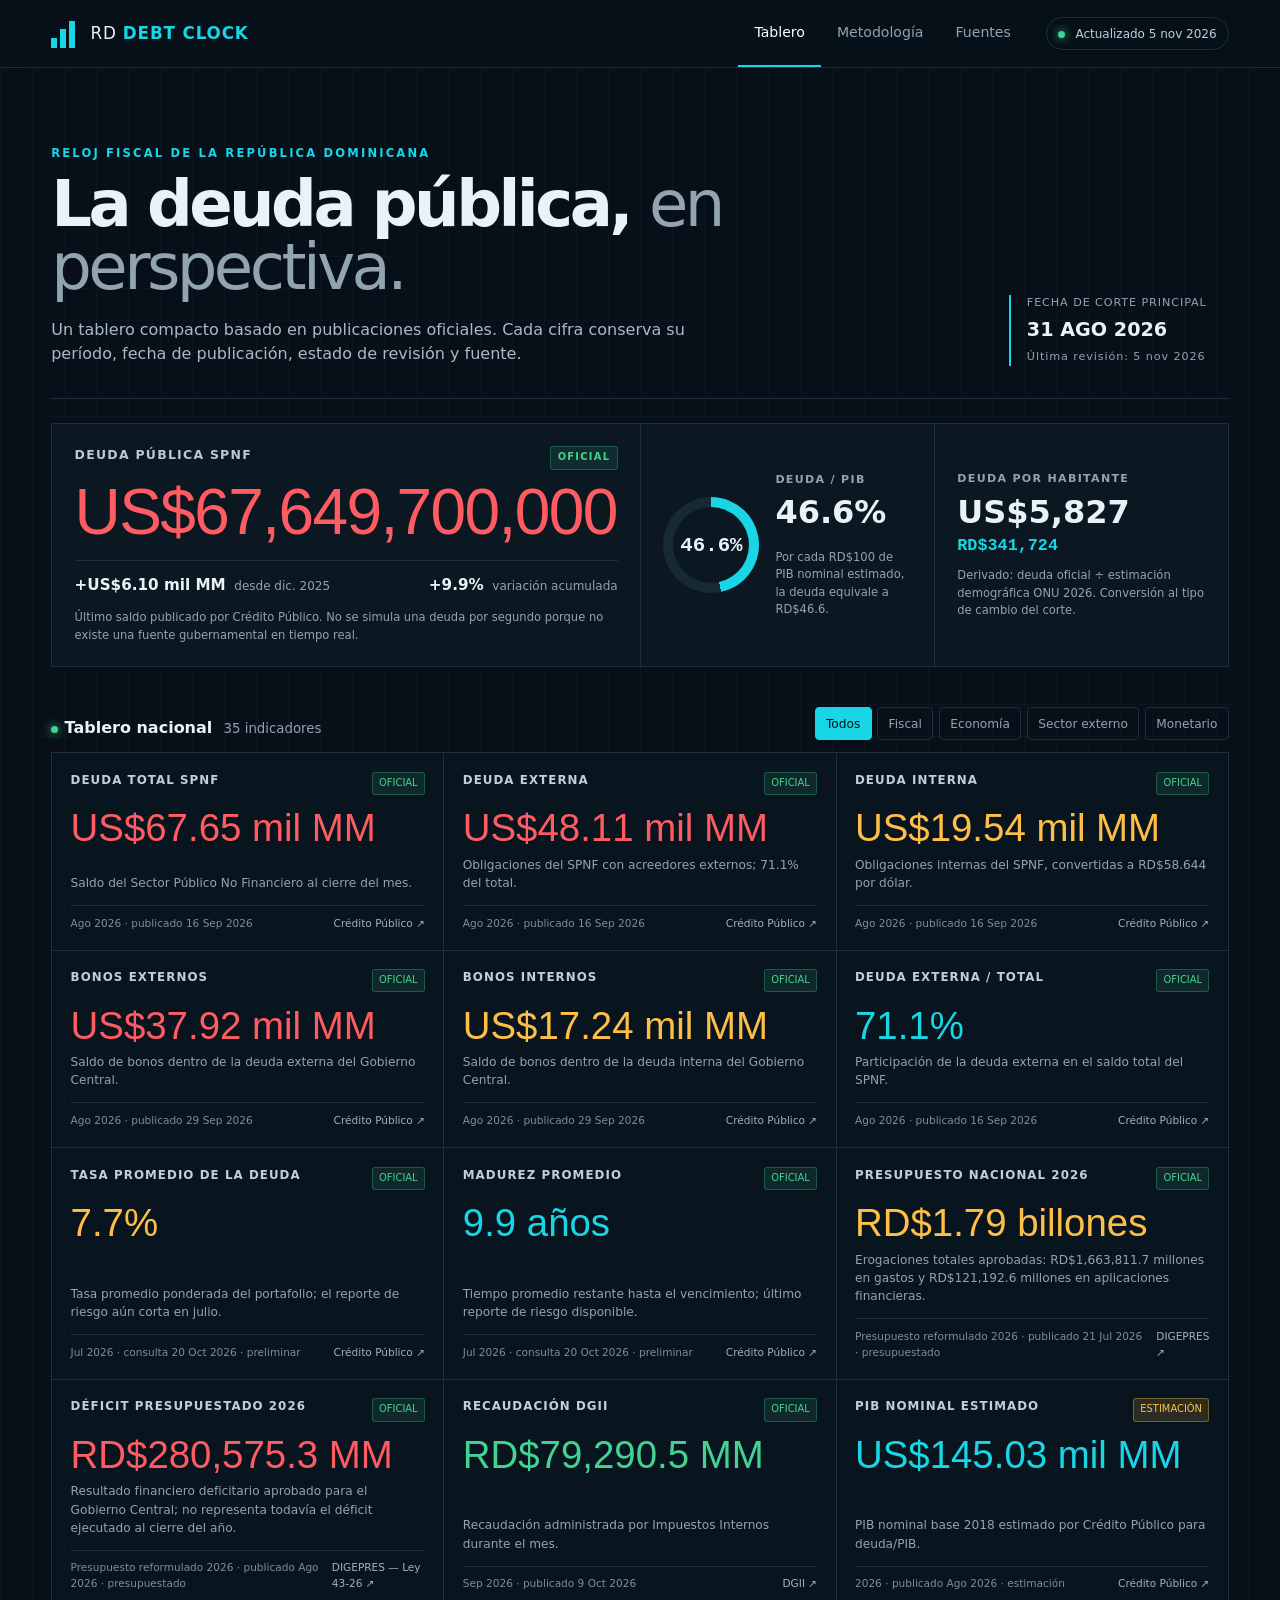
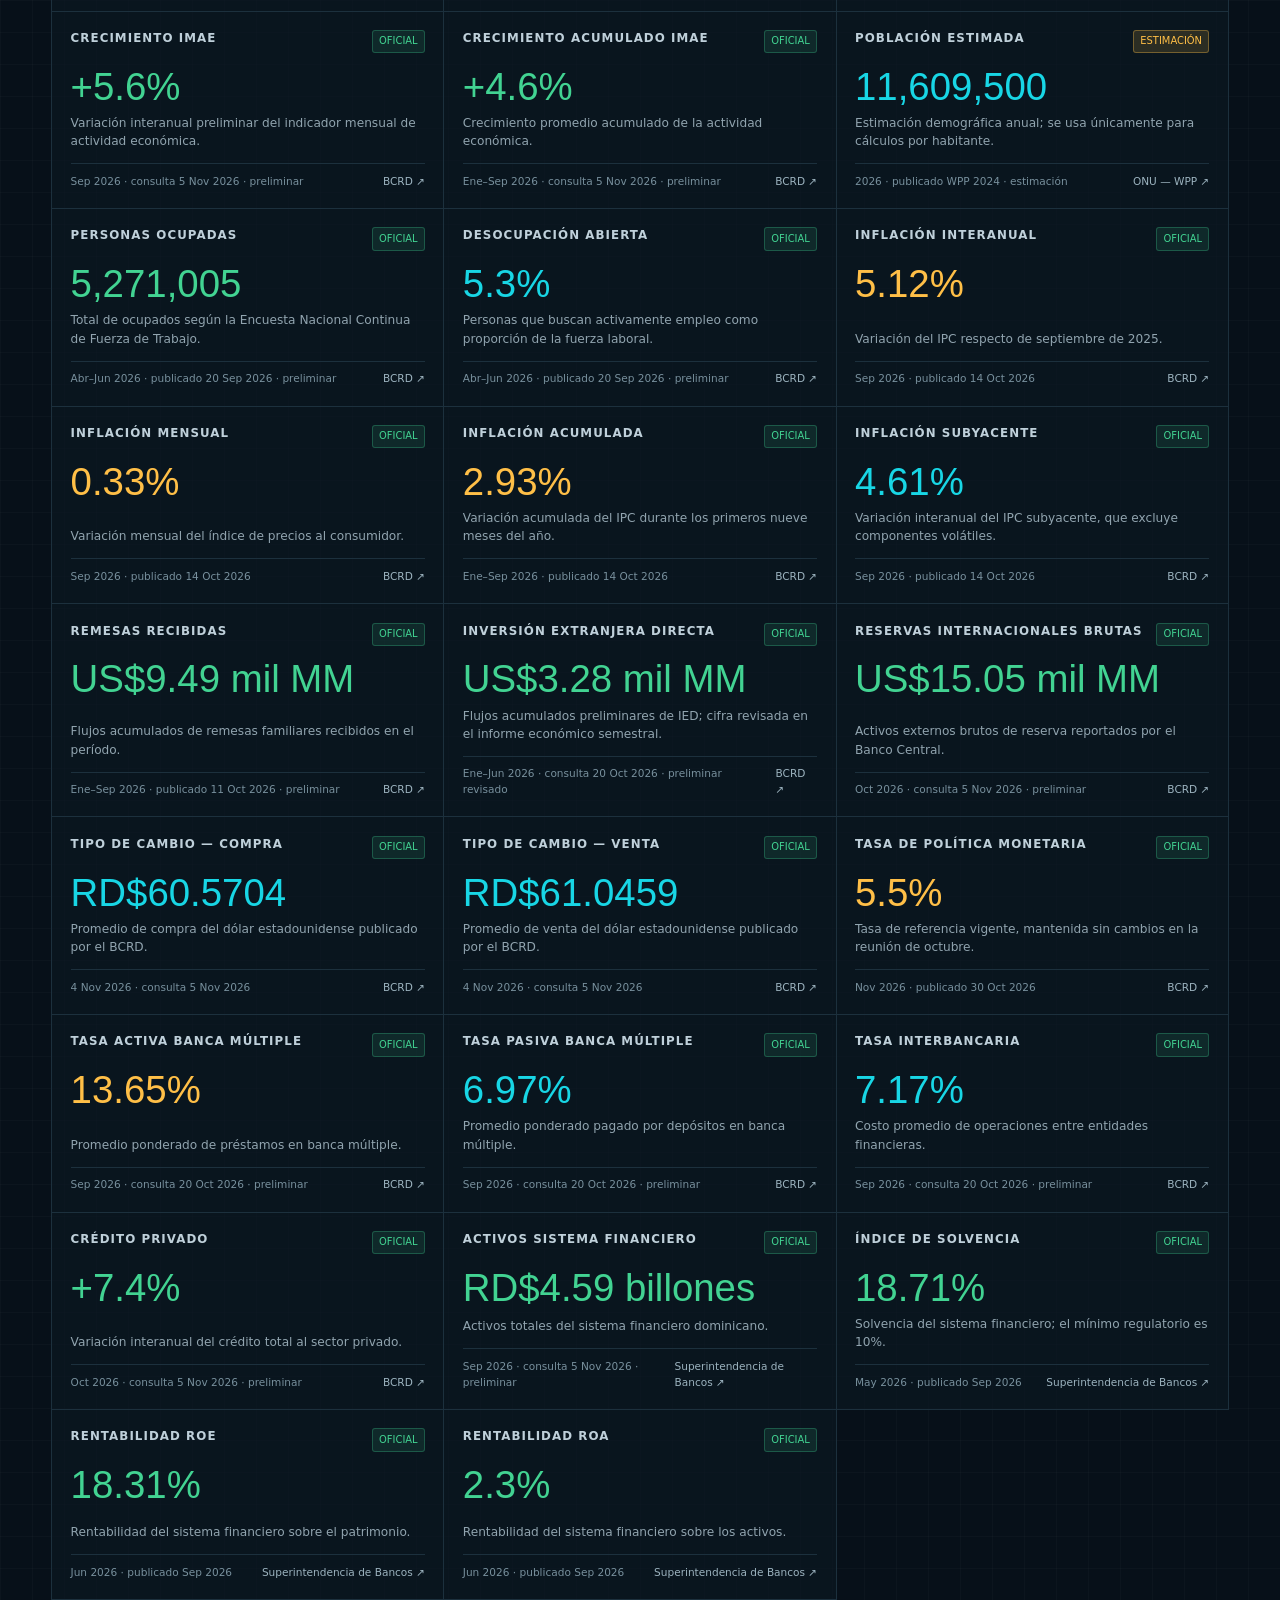
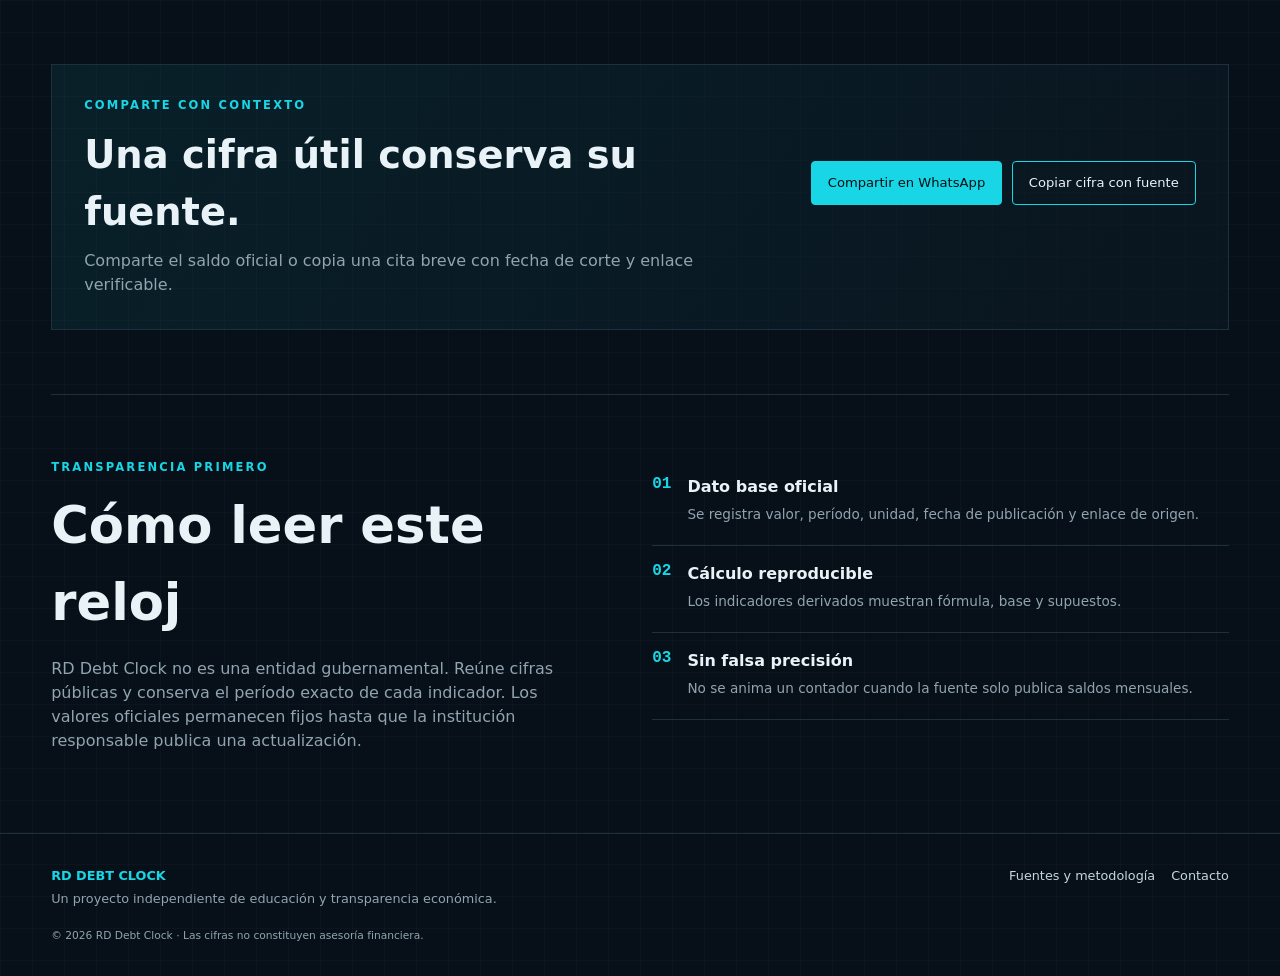
==== index.html @ d8d1cc61 "Corregir rejilla responsive del tablero" ====
<!doctype html>
<html lang="es">
<head>
  <meta charset="utf-8"><meta name="viewport" content="width=device-width,initial-scale=1">
  <meta name="description" content="Deuda pública de República Dominicana, deuda por habitante, deuda/PIB y 35 indicadores económicos con fuentes oficiales y metodología transparente."><meta name="theme-color" content="#071019">
  <link rel="canonical" href="https://rddebtclock.com/">
  <meta property="og:type" content="website"><meta property="og:locale" content="es_DO"><meta property="og:site_name" content="RD Debt Clock">
  <meta property="og:title" content="Deuda pública de República Dominicana hoy — RD Debt Clock"><meta property="og:description" content="US$67,649.7 millones de deuda pública SPNF al 31 de agosto de 2026. Consulta cifras, metodología y fuentes oficiales."><meta property="og:url" content="https://rddebtclock.com/"><meta property="og:image" content="https://rddebtclock.com/og-card.png"><meta property="og:image:width" content="1200"><meta property="og:image:height" content="630"><meta property="og:image:alt" content="RD Debt Clock: deuda pública SPNF de US$67,649.7 millones al 31 de agosto de 2026">
  <meta name="twitter:card" content="summary_large_image"><meta name="twitter:title" content="Deuda pública de República Dominicana hoy — RD Debt Clock"><meta name="twitter:description" content="Datos oficiales, períodos, fuentes y metodología transparente."><meta name="twitter:image" content="https://rddebtclock.com/og-card.png">
  <title>Deuda pública de República Dominicana hoy — RD Debt Clock</title><link rel="manifest" href="manifest.json"><link rel="stylesheet" href="style.css?v=20261105b"><link rel="stylesheet" href="enhancements.css"><script src="script.js" defer></script>
  <script type="application/ld+json">{"@context":"https://schema.org","@type":"Dataset","name":"RD Debt Clock — Indicadores de deuda pública y economía dominicana","description":"Conjunto de indicadores de deuda pública, economía, sector externo y sistema monetario de la República Dominicana, compilados desde fuentes oficiales.","url":"https://rddebtclock.com/","inLanguage":"es-DO","dateModified":"2026-11-05","temporalCoverage":"2026","spatialCoverage":{"@type":"Place","name":"República Dominicana"},"creator":{"@type":"Organization","name":"RD Debt Clock","url":"https://rddebtclock.com/"},"license":"https://creativecommons.org/licenses/by/4.0/","isAccessibleForFree":true,"distribution":{"@type":"DataDownload","encodingFormat":"application/json","contentUrl":"https://rddebtclock.com/data/data.json"},"isBasedOn":["https://www.creditopublico.gob.do/inicio/estadisticas","https://www.bancentral.gov.do/","https://digepres.gob.do/","https://dgii.gov.do/","https://sb.gob.do/"]}</script>
</head>
<body>
  <a class="skip-link" href="#tablero">Saltar al tablero</a>
  <header class="topbar"><a class="brand" href="/" aria-label="RD Debt Clock, inicio"><span class="brand-mark" aria-hidden="true"><i></i><i></i><i></i></span><span>RD <strong>DEBT CLOCK</strong></span></a><nav aria-label="Navegación principal"><a class="active" href="#tablero">Tablero</a><a href="#metodologia">Metodología</a><a href="fuentes.html">Fuentes</a></nav><div class="live-badge"><span></span> Actualizado 5 nov 2026</div></header>
  <main id="tablero">
    <section class="masthead" aria-labelledby="page-title"><div><p class="eyebrow">RELOJ FISCAL DE LA REPÚBLICA DOMINICANA</p><h1 id="page-title">La deuda pública, <em>en perspectiva.</em></h1><p class="intro">Un tablero compacto basado en publicaciones oficiales. Cada cifra conserva su período, fecha de publicación, estado de revisión y fuente.</p></div><div class="asof"><span>FECHA DE CORTE PRINCIPAL</span><strong>31 AGO 2026</strong><small>Última revisión: 5 nov 2026</small></div></section>
    <section class="hero-grid" aria-label="Indicadores fiscales principales">
      <article class="debt-hero"><div class="metric-head"><span>DEUDA PÚBLICA SPNF</span><span class="tag official">OFICIAL</span></div><div class="hero-number" id="debt-official" aria-live="off">US$67,649,700,000</div><div class="ticker-row"><span><b id="debt-change">+US$6.10 mil MM</b> desde dic. 2025</span><span><b id="debt-change-pct">+9.9%</b> variación acumulada</span></div><p>Último saldo publicado por Crédito Público. No se simula una deuda por segundo porque no existe una fuente gubernamental en tiempo real.</p></article>
      <article class="ratio-card"><div class="donut" id="debt-donut" style="--value:46.6"><span id="debt-ratio">46.6%</span></div><div><span class="label">DEUDA / PIB</span><strong>46.6%</strong><p id="debt-ratio-copy">Por cada RD$100 de PIB nominal estimado, la deuda equivale a RD$46.6.</p></div></article>
      <article class="per-person"><span class="label">DEUDA POR HABITANTE</span><strong id="debt-capita">US$5,827</strong><span class="peso-value" id="debt-capita-dop">RD$341,724</span><p>Derivado: deuda oficial ÷ estimación demográfica ONU 2026. Conversión al tipo de cambio del corte.</p></article>
    </section>
    <div class="section-bar"><div><span class="pulse"></span><strong>Tablero nacional</strong><small id="result-count" aria-live="polite">35 indicadores</small></div><div class="filters" role="group" aria-label="Filtrar indicadores"><button class="selected" data-filter="all">Todos</button><button data-filter="fiscal">Fiscal</button><button data-filter="economia">Economía</button><button data-filter="externo">Sector externo</button><button data-filter="monetario">Monetario</button></div></div>
    <noscript><p class="noscript-note">Los 35 indicadores se muestran completos. Activa JavaScript únicamente si deseas usar los filtros.</p></noscript>
    <section id="metrics-grid" class="metrics-grid" aria-label="Indicadores económicos"><!-- metrics:start --><article class="metric-card" data-tone="red" data-category="fiscal"><div class="top"><h3>DEUDA TOTAL SPNF</h3><span class="tag official">OFICIAL</span></div><div class="metric-value">US$67.65 mil MM</div><p>Saldo del Sector Público No Financiero al cierre del mes.</p><div class="metric-meta"><span>Ago 2026 · publicado 16 Sep 2026</span><a href="https://www.creditopublico.gob.do/inicio/novedades?codigo=2026091615" target="_blank" rel="noopener noreferrer">Crédito Público ↗</a></div></article><article class="metric-card" data-tone="red" data-category="fiscal"><div class="top"><h3>DEUDA EXTERNA</h3><span class="tag official">OFICIAL</span></div><div class="metric-value">US$48.11 mil MM</div><p>Obligaciones del SPNF con acreedores externos; 71.1% del total.</p><div class="metric-meta"><span>Ago 2026 · publicado 16 Sep 2026</span><a href="https://www.creditopublico.gob.do/inicio/estadisticas" target="_blank" rel="noopener noreferrer">Crédito Público ↗</a></div></article><article class="metric-card" data-tone="amber" data-category="fiscal"><div class="top"><h3>DEUDA INTERNA</h3><span class="tag official">OFICIAL</span></div><div class="metric-value">US$19.54 mil MM</div><p>Obligaciones internas del SPNF, convertidas a RD$58.644 por dólar.</p><div class="metric-meta"><span>Ago 2026 · publicado 16 Sep 2026</span><a href="https://www.creditopublico.gob.do/inicio/estadisticas" target="_blank" rel="noopener noreferrer">Crédito Público ↗</a></div></article><article class="metric-card" data-tone="red" data-category="fiscal"><div class="top"><h3>BONOS EXTERNOS</h3><span class="tag official">OFICIAL</span></div><div class="metric-value">US$37.92 mil MM</div><p>Saldo de bonos dentro de la deuda externa del Gobierno Central.</p><div class="metric-meta"><span>Ago 2026 · publicado 29 Sep 2026</span><a href="https://www.creditopublico.gob.do/inicio/estadisticas" target="_blank" rel="noopener noreferrer">Crédito Público ↗</a></div></article><article class="metric-card" data-tone="amber" data-category="fiscal"><div class="top"><h3>BONOS INTERNOS</h3><span class="tag official">OFICIAL</span></div><div class="metric-value">US$17.24 mil MM</div><p>Saldo de bonos dentro de la deuda interna del Gobierno Central.</p><div class="metric-meta"><span>Ago 2026 · publicado 29 Sep 2026</span><a href="https://www.creditopublico.gob.do/inicio/estadisticas" target="_blank" rel="noopener noreferrer">Crédito Público ↗</a></div></article><article class="metric-card" data-tone="cyan" data-category="fiscal"><div class="top"><h3>DEUDA EXTERNA / TOTAL</h3><span class="tag official">OFICIAL</span></div><div class="metric-value">71.1%</div><p>Participación de la deuda externa en el saldo total del SPNF.</p><div class="metric-meta"><span>Ago 2026 · publicado 16 Sep 2026</span><a href="https://www.creditopublico.gob.do/inicio/novedades?codigo=2026091615" target="_blank" rel="noopener noreferrer">Crédito Público ↗</a></div></article><article class="metric-card" data-tone="amber" data-category="fiscal"><div class="top"><h3>TASA PROMEDIO DE LA DEUDA</h3><span class="tag official">OFICIAL</span></div><div class="metric-value">7.7%</div><p>Tasa promedio ponderada del portafolio; el reporte de riesgo aún corta en julio.</p><div class="metric-meta"><span>Jul 2026 · consulta 20 Oct 2026 · preliminar</span><a href="https://www.creditopublico.gob.do/inicio/gestion_de_riesgos" target="_blank" rel="noopener noreferrer">Crédito Público ↗</a></div></article><article class="metric-card" data-tone="cyan" data-category="fiscal"><div class="top"><h3>MADUREZ PROMEDIO</h3><span class="tag official">OFICIAL</span></div><div class="metric-value">9.9 años</div><p>Tiempo promedio restante hasta el vencimiento; último reporte de riesgo disponible.</p><div class="metric-meta"><span>Jul 2026 · consulta 20 Oct 2026 · preliminar</span><a href="https://www.creditopublico.gob.do/inicio/gestion_de_riesgos" target="_blank" rel="noopener noreferrer">Crédito Público ↗</a></div></article><article class="metric-card" data-tone="amber" data-category="fiscal"><div class="top"><h3>PRESUPUESTO NACIONAL 2026</h3><span class="tag official">OFICIAL</span></div><div class="metric-value">RD$1.79 billones</div><p>Erogaciones totales aprobadas: RD$1,663,811.7 millones en gastos y RD$121,192.6 millones en aplicaciones financieras.</p><div class="metric-meta"><span>Presupuesto reformulado 2026 · publicado 21 Jul 2026 · presupuestado</span><a href="https://digepres.gob.do/poder-ejecutivo-entrega-al-congreso-nacional-proyecto-de-reformulado-que-modifica-pge-2026-busca-fortalecer-inversion-publica-y-garantizar-bienes-y-servicios-publicos-esenciales/" target="_blank" rel="noopener noreferrer">DIGEPRES ↗</a></div></article><article class="metric-card" data-tone="red" data-category="fiscal"><div class="top"><h3>DÉFICIT PRESUPUESTADO 2026</h3><span class="tag official">OFICIAL</span></div><div class="metric-value">RD$280,575.3 MM</div><p>Resultado financiero deficitario aprobado para el Gobierno Central; no representa todavía el déficit ejecutado al cierre del año.</p><div class="metric-meta"><span>Presupuesto reformulado 2026 · publicado Ago 2026 · presupuestado</span><a href="https://digepres.gob.do/wp-content/uploads/2026/08/Ley-43-26-1.pdf" target="_blank" rel="noopener noreferrer">DIGEPRES — Ley 43-26 ↗</a></div></article><article class="metric-card" data-tone="green" data-category="fiscal"><div class="top"><h3>RECAUDACIÓN DGII</h3><span class="tag official">OFICIAL</span></div><div class="metric-value">RD$79,290.5 MM</div><p>Recaudación administrada por Impuestos Internos durante el mes.</p><div class="metric-meta"><span>Sep 2026 · publicado 9 Oct 2026</span><a href="https://dgii.gov.do/noticias/Paginas/DGII-recauda-79290.5-millones-septiembre-2026.aspx" target="_blank" rel="noopener noreferrer">DGII ↗</a></div></article><article class="metric-card" data-tone="cyan" data-category="economia"><div class="top"><h3>PIB NOMINAL ESTIMADO</h3><span class="tag estimate">ESTIMACIÓN</span></div><div class="metric-value">US$145.03 mil MM</div><p>PIB nominal base 2018 estimado por Crédito Público para deuda/PIB.</p><div class="metric-meta"><span>2026 · publicado Ago 2026 · estimación</span><a href="https://www.creditopublico.gob.do/inicio/novedades?codigo=2026091615" target="_blank" rel="noopener noreferrer">Crédito Público ↗</a></div></article><article class="metric-card" data-tone="green" data-category="economia"><div class="top"><h3>CRECIMIENTO IMAE</h3><span class="tag official">OFICIAL</span></div><div class="metric-value">+5.6%</div><p>Variación interanual preliminar del indicador mensual de actividad económica.</p><div class="metric-meta"><span>Sep 2026 · consulta 5 Nov 2026 · preliminar</span><a href="https://www.bancentral.gov.do/a/d/6705-valdez-albizu-anuncio-que-la-economia-dominicana-crecio-56--interanual-en-septiembre-2026" target="_blank" rel="noopener noreferrer">BCRD ↗</a></div></article><article class="metric-card" data-tone="green" data-category="economia"><div class="top"><h3>CRECIMIENTO ACUMULADO IMAE</h3><span class="tag official">OFICIAL</span></div><div class="metric-value">+4.6%</div><p>Crecimiento promedio acumulado de la actividad económica.</p><div class="metric-meta"><span>Ene–Sep 2026 · consulta 5 Nov 2026 · preliminar</span><a href="https://www.bancentral.gov.do/a/d/6705-valdez-albizu-anuncio-que-la-economia-dominicana-crecio-56--interanual-en-septiembre-2026" target="_blank" rel="noopener noreferrer">BCRD ↗</a></div></article><article class="metric-card" data-tone="cyan" data-category="economia"><div class="top"><h3>POBLACIÓN ESTIMADA</h3><span class="tag estimate">ESTIMACIÓN</span></div><div class="metric-value">11,609,500</div><p>Estimación demográfica anual; se usa únicamente para cálculos por habitante.</p><div class="metric-meta"><span>2026 · publicado WPP 2024 · estimación</span><a href="https://population.un.org/wpp/" target="_blank" rel="noopener noreferrer">ONU — WPP ↗</a></div></article><article class="metric-card" data-tone="green" data-category="economia"><div class="top"><h3>PERSONAS OCUPADAS</h3><span class="tag official">OFICIAL</span></div><div class="metric-value">5,271,005</div><p>Total de ocupados según la Encuesta Nacional Continua de Fuerza de Trabajo.</p><div class="metric-meta"><span>Abr–Jun 2026 · publicado 20 Sep 2026 · preliminar</span><a href="https://www.bancentral.gov.do/a/d/6666" target="_blank" rel="noopener noreferrer">BCRD ↗</a></div></article><article class="metric-card" data-tone="cyan" data-category="economia"><div class="top"><h3>DESOCUPACIÓN ABIERTA</h3><span class="tag official">OFICIAL</span></div><div class="metric-value">5.3%</div><p>Personas que buscan activamente empleo como proporción de la fuerza laboral.</p><div class="metric-meta"><span>Abr–Jun 2026 · publicado 20 Sep 2026 · preliminar</span><a href="https://www.bancentral.gov.do/a/d/6666" target="_blank" rel="noopener noreferrer">BCRD ↗</a></div></article><article class="metric-card" data-tone="amber" data-category="economia"><div class="top"><h3>INFLACIÓN INTERANUAL</h3><span class="tag official">OFICIAL</span></div><div class="metric-value">5.12%</div><p>Variación del IPC respecto de septiembre de 2025.</p><div class="metric-meta"><span>Sep 2026 · publicado 14 Oct 2026</span><a href="https://www.bancentral.gov.do/a/d/6694-bcrd-informa-que-la-variacion-mensual-del-ipc-de-septiembre-fue-de-033-" target="_blank" rel="noopener noreferrer">BCRD ↗</a></div></article><article class="metric-card" data-tone="amber" data-category="economia"><div class="top"><h3>INFLACIÓN MENSUAL</h3><span class="tag official">OFICIAL</span></div><div class="metric-value">0.33%</div><p>Variación mensual del índice de precios al consumidor.</p><div class="metric-meta"><span>Sep 2026 · publicado 14 Oct 2026</span><a href="https://www.bancentral.gov.do/a/d/6694-bcrd-informa-que-la-variacion-mensual-del-ipc-de-septiembre-fue-de-033-" target="_blank" rel="noopener noreferrer">BCRD ↗</a></div></article><article class="metric-card" data-tone="amber" data-category="economia"><div class="top"><h3>INFLACIÓN ACUMULADA</h3><span class="tag official">OFICIAL</span></div><div class="metric-value">2.93%</div><p>Variación acumulada del IPC durante los primeros nueve meses del año.</p><div class="metric-meta"><span>Ene–Sep 2026 · publicado 14 Oct 2026</span><a href="https://www.bancentral.gov.do/a/d/6694-bcrd-informa-que-la-variacion-mensual-del-ipc-de-septiembre-fue-de-033-" target="_blank" rel="noopener noreferrer">BCRD ↗</a></div></article><article class="metric-card" data-tone="cyan" data-category="economia"><div class="top"><h3>INFLACIÓN SUBYACENTE</h3><span class="tag official">OFICIAL</span></div><div class="metric-value">4.61%</div><p>Variación interanual del IPC subyacente, que excluye componentes volátiles.</p><div class="metric-meta"><span>Sep 2026 · publicado 14 Oct 2026</span><a href="https://www.bancentral.gov.do/a/d/6694-bcrd-informa-que-la-variacion-mensual-del-ipc-de-septiembre-fue-de-033-" target="_blank" rel="noopener noreferrer">BCRD ↗</a></div></article><article class="metric-card" data-tone="green" data-category="externo"><div class="top"><h3>REMESAS RECIBIDAS</h3><span class="tag official">OFICIAL</span></div><div class="metric-value">US$9.49 mil MM</div><p>Flujos acumulados de remesas familiares recibidos en el período.</p><div class="metric-meta"><span>Ene–Sep 2026 · publicado 11 Oct 2026 · preliminar</span><a href="https://www.bancentral.gov.do/a/d/6691-bcrd-informa-que-los-flujos-de-remesas-alcanzaron-los-us94898-millones-en-el-periodo-eneroseptiembre-de-2026" target="_blank" rel="noopener noreferrer">BCRD ↗</a></div></article><article class="metric-card" data-tone="green" data-category="externo"><div class="top"><h3>INVERSIÓN EXTRANJERA DIRECTA</h3><span class="tag official">OFICIAL</span></div><div class="metric-value">US$3.28 mil MM</div><p>Flujos acumulados preliminares de IED; cifra revisada en el informe económico semestral.</p><div class="metric-meta"><span>Ene–Jun 2026 · consulta 20 Oct 2026 · preliminar revisado</span><a href="https://cdn.bancentral.gov.do/documents/publicaciones-economicas/informe-de-la-economia-dominicana/documents/infeco_definitivo2026-06.pdf" target="_blank" rel="noopener noreferrer">BCRD ↗</a></div></article><article class="metric-card" data-tone="green" data-category="externo"><div class="top"><h3>RESERVAS INTERNACIONALES BRUTAS</h3><span class="tag official">OFICIAL</span></div><div class="metric-value">US$15.05 mil MM</div><p>Activos externos brutos de reserva reportados por el Banco Central.</p><div class="metric-meta"><span>Oct 2026 · consulta 5 Nov 2026 · preliminar</span><a href="https://cdn.bancentral.gov.do/documents/estadisticas/sector-externo/documents/reservas_internacionales.xlsx" target="_blank" rel="noopener noreferrer">BCRD ↗</a></div></article><article class="metric-card" data-tone="cyan" data-category="externo"><div class="top"><h3>TIPO DE CAMBIO — COMPRA</h3><span class="tag official">OFICIAL</span></div><div class="metric-value">RD$60.5704</div><p>Promedio de compra del dólar estadounidense publicado por el BCRD.</p><div class="metric-meta"><span>4 Nov 2026 · consulta 5 Nov 2026</span><a href="https://www.bancentral.gov.do/SectorExterno/HistoricoTasas" target="_blank" rel="noopener noreferrer">BCRD ↗</a></div></article><article class="metric-card" data-tone="cyan" data-category="externo"><div class="top"><h3>TIPO DE CAMBIO — VENTA</h3><span class="tag official">OFICIAL</span></div><div class="metric-value">RD$61.0459</div><p>Promedio de venta del dólar estadounidense publicado por el BCRD.</p><div class="metric-meta"><span>4 Nov 2026 · consulta 5 Nov 2026</span><a href="https://www.bancentral.gov.do/SectorExterno/HistoricoTasas" target="_blank" rel="noopener noreferrer">BCRD ↗</a></div></article><article class="metric-card" data-tone="amber" data-category="monetario"><div class="top"><h3>TASA DE POLÍTICA MONETARIA</h3><span class="tag official">OFICIAL</span></div><div class="metric-value">5.5%</div><p>Tasa de referencia vigente, mantenida sin cambios en la reunión de octubre.</p><div class="metric-meta"><span>Nov 2026 · publicado 30 Oct 2026</span><a href="https://www.bancentral.gov.do/a/d/6709" target="_blank" rel="noopener noreferrer">BCRD ↗</a></div></article><article class="metric-card" data-tone="amber" data-category="monetario"><div class="top"><h3>TASA ACTIVA BANCA MÚLTIPLE</h3><span class="tag official">OFICIAL</span></div><div class="metric-value">13.65%</div><p>Promedio ponderado de préstamos en banca múltiple.</p><div class="metric-meta"><span>Sep 2026 · consulta 20 Oct 2026 · preliminar</span><a href="https://www.bancentral.gov.do/a/CustomView/2536-sector-monetario-y-financiero" target="_blank" rel="noopener noreferrer">BCRD ↗</a></div></article><article class="metric-card" data-tone="cyan" data-category="monetario"><div class="top"><h3>TASA PASIVA BANCA MÚLTIPLE</h3><span class="tag official">OFICIAL</span></div><div class="metric-value">6.97%</div><p>Promedio ponderado pagado por depósitos en banca múltiple.</p><div class="metric-meta"><span>Sep 2026 · consulta 20 Oct 2026 · preliminar</span><a href="https://www.bancentral.gov.do/a/CustomView/2536-sector-monetario-y-financiero" target="_blank" rel="noopener noreferrer">BCRD ↗</a></div></article><article class="metric-card" data-tone="cyan" data-category="monetario"><div class="top"><h3>TASA INTERBANCARIA</h3><span class="tag official">OFICIAL</span></div><div class="metric-value">7.17%</div><p>Costo promedio de operaciones entre entidades financieras.</p><div class="metric-meta"><span>Sep 2026 · consulta 20 Oct 2026 · preliminar</span><a href="https://cdn.bancentral.gov.do/documents/estadisticas/sector-monetario-y-financiero/documents/operaciones_interb.xls" target="_blank" rel="noopener noreferrer">BCRD ↗</a></div></article><article class="metric-card" data-tone="green" data-category="monetario"><div class="top"><h3>CRÉDITO PRIVADO</h3><span class="tag official">OFICIAL</span></div><div class="metric-value">+7.4%</div><p>Variación interanual del crédito total al sector privado.</p><div class="metric-meta"><span>Oct 2026 · consulta 5 Nov 2026 · preliminar</span><a href="https://www.bancentral.gov.do/a/CustomView/2536-sector-monetario-y-financiero" target="_blank" rel="noopener noreferrer">BCRD ↗</a></div></article><article class="metric-card" data-tone="green" data-category="monetario"><div class="top"><h3>ACTIVOS SISTEMA FINANCIERO</h3><span class="tag official">OFICIAL</span></div><div class="metric-value">RD$4.59 billones</div><p>Activos totales del sistema financiero dominicano.</p><div class="metric-meta"><span>Sep 2026 · consulta 5 Nov 2026 · preliminar</span><a href="https://www.sb.gob.do/" target="_blank" rel="noopener noreferrer">Superintendencia de Bancos ↗</a></div></article><article class="metric-card" data-tone="green" data-category="monetario"><div class="top"><h3>ÍNDICE DE SOLVENCIA</h3><span class="tag official">OFICIAL</span></div><div class="metric-value">18.71%</div><p>Solvencia del sistema financiero; el mínimo regulatorio es 10%.</p><div class="metric-meta"><span>May 2026 · publicado Sep 2026</span><a href="https://sb.gob.do/prensa/activos-del-sistema-financiero-alcanzaron-los-rd-447-billones-en-junio-de-2026/" target="_blank" rel="noopener noreferrer">Superintendencia de Bancos ↗</a></div></article><article class="metric-card" data-tone="green" data-category="monetario"><div class="top"><h3>RENTABILIDAD ROE</h3><span class="tag official">OFICIAL</span></div><div class="metric-value">18.31%</div><p>Rentabilidad del sistema financiero sobre el patrimonio.</p><div class="metric-meta"><span>Jun 2026 · publicado Sep 2026</span><a href="https://sb.gob.do/prensa/activos-del-sistema-financiero-alcanzaron-los-rd-447-billones-en-junio-de-2026/" target="_blank" rel="noopener noreferrer">Superintendencia de Bancos ↗</a></div></article><article class="metric-card" data-tone="green" data-category="monetario"><div class="top"><h3>RENTABILIDAD ROA</h3><span class="tag official">OFICIAL</span></div><div class="metric-value">2.3%</div><p>Rentabilidad del sistema financiero sobre los activos.</p><div class="metric-meta"><span>Jun 2026 · publicado Sep 2026</span><a href="https://sb.gob.do/prensa/activos-del-sistema-financiero-alcanzaron-los-rd-447-billones-en-junio-de-2026/" target="_blank" rel="noopener noreferrer">Superintendencia de Bancos ↗</a></div></article><!-- metrics:end --></section>
    <section class="share-panel" aria-labelledby="share-title"><div><p class="eyebrow">COMPARTE CON CONTEXTO</p><h2 id="share-title">Una cifra útil conserva su fuente.</h2><p>Comparte el saldo oficial o copia una cita breve con fecha de corte y enlace verificable.</p></div><div class="share-actions"><a class="button primary" href="https://wa.me/?text=Deuda%20p%C3%BAblica%20SPNF%20de%20Rep%C3%BAblica%20Dominicana%3A%20US%2467%2C649.7%20millones%20al%2031%20de%20agosto%20de%202026.%20Fuente%20y%20metodolog%C3%ADa%3A%20https%3A%2F%2Frddebtclock.com%2F" target="_blank" rel="noopener noreferrer">Compartir en WhatsApp</a><button class="button" id="copy-citation" type="button" data-copy="Deuda pública SPNF de República Dominicana: US$67,649.7 millones al 31 de agosto de 2026. Fuente y metodología: https://rddebtclock.com/">Copiar cifra con fuente</button><span id="copy-status" role="status" aria-live="polite"></span></div></section>
    <section id="metodologia" class="methodology"><div><p class="eyebrow">TRANSPARENCIA PRIMERO</p><h2>Cómo leer este reloj</h2><p>RD Debt Clock no es una entidad gubernamental. Reúne cifras públicas y conserva el período exacto de cada indicador. Los valores oficiales permanecen fijos hasta que la institución responsable publica una actualización.</p></div><ol><li><span>01</span><div><strong>Dato base oficial</strong><p>Se registra valor, período, unidad, fecha de publicación y enlace de origen.</p></div></li><li><span>02</span><div><strong>Cálculo reproducible</strong><p>Los indicadores derivados muestran fórmula, base y supuestos.</p></div></li><li><span>03</span><div><strong>Sin falsa precisión</strong><p>No se anima un contador cuando la fuente solo publica saldos mensuales.</p></div></li></ol></section>
  </main>
  <footer><div><strong>RD DEBT CLOCK</strong><p>Un proyecto independiente de educación y transparencia económica.</p></div><div><a href="fuentes.html">Fuentes y metodología</a><a href="mailto:rddebtclock@gmail.com">Contacto</a></div><small>© <span id="year"></span> RD Debt Clock · Las cifras no constituyen asesoría financiera.</small></footer>
</body></html>
---- style.css ----
:root{--ink:#e9f2f7;--muted:#91a4af;--bg:#071019;--panel:#0b1822;--line:#1c303d;--cyan:#18d6e5;--red:#ff5b62;--amber:#ffbf47;--green:#42d392;font-family:Inter,ui-sans-serif,system-ui,-apple-system,"Segoe UI",sans-serif;color-scheme:dark}*{box-sizing:border-box}html{scroll-behavior:smooth}body{margin:0;background:var(--bg);color:var(--ink);font-size:16px;line-height:1.5;background-image:linear-gradient(rgba(255,255,255,.018) 1px,transparent 1px),linear-gradient(90deg,rgba(255,255,255,.018) 1px,transparent 1px);background-size:32px 32px}.skip-link{position:fixed;left:1rem;top:-4rem;background:#fff;color:#000;padding:.7rem 1rem;z-index:100}.skip-link:focus{top:1rem}a{color:inherit}.topbar{min-height:68px;padding:0 clamp(1rem,4vw,3.5rem);display:flex;align-items:center;border-bottom:1px solid var(--line);background:rgba(7,16,25,.94);backdrop-filter:blur(12px);position:sticky;top:0;z-index:20}.brand{display:flex;align-items:center;gap:.7rem;text-decoration:none;font-size:1.05rem;letter-spacing:.05em}.brand strong{color:var(--cyan)}.brand-mark{width:28px;height:28px;display:flex;align-items:end;gap:3px}.brand-mark i{display:block;width:6px;background:var(--cyan)}.brand-mark i:nth-child(1){height:10px}.brand-mark i:nth-child(2){height:19px}.brand-mark i:nth-child(3){height:27px}.topbar nav{margin-left:auto;display:flex;align-self:stretch}.topbar nav a{display:grid;place-items:center;padding:0 1rem;text-decoration:none;color:var(--muted);border-bottom:2px solid transparent;font-size:.88rem}.topbar nav a:hover,.topbar nav a.active{color:#fff;border-color:var(--cyan)}.live-badge{margin-left:1.2rem;border:1px solid var(--line);padding:.38rem .7rem;border-radius:999px;color:#bed0da;font-size:.75rem}.live-badge span,.pulse{display:inline-block;width:7px;height:7px;background:var(--green);border-radius:50%;margin-right:.4rem;box-shadow:0 0 10px var(--green)}main{max-width:1500px;margin:auto;padding:0 clamp(1rem,4vw,3.5rem)}.masthead{display:grid;grid-template-columns:minmax(0,1fr) auto;gap:3rem;align-items:end;padding:clamp(2rem,6vw,5rem) 0 2rem;border-bottom:1px solid var(--line)}.eyebrow{margin:0 0 .7rem;color:var(--cyan);font-weight:800;font-size:.72rem;letter-spacing:.19em}.masthead h1{font-size:clamp(2rem,5vw,4.9rem);line-height:.98;letter-spacing:-.055em;margin:0;max-width:900px}.masthead h1 em{color:var(--muted);font-style:normal;font-weight:400}.intro{color:#a9bac4;max-width:700px;margin:1.2rem 0 0}.asof{border-left:2px solid var(--cyan);padding-left:1rem;min-width:220px}.asof span,.asof small{display:block;color:var(--muted);font-size:.7rem;letter-spacing:.08em}.asof strong{display:block;font-size:1.2rem;margin:.25rem 0}.hero-grid{display:grid;grid-template-columns:2fr 1fr 1fr;border:1px solid var(--line);margin:1.5rem 0;background:var(--panel)}.hero-grid article{padding:1.4rem;min-width:0}.hero-grid article+article{border-left:1px solid var(--line)}.metric-head,.ticker-row{display:flex;justify-content:space-between;gap:1rem}.metric-head{color:#b8cad4;font-size:.78rem;font-weight:800;letter-spacing:.1em}.tag{font-size:.62rem;padding:.2rem .4rem;border-radius:3px}.tag.estimate{background:rgba(255,191,71,.14);color:var(--amber);border:1px solid rgba(255,191,71,.35)}.tag.official{background:rgba(66,211,146,.11);color:var(--green);border:1px solid rgba(66,211,146,.28)}.tag.derived{background:rgba(57,135,255,.13);color:#78adff;border:1px solid rgba(57,135,255,.3)}.hero-number{font-variant-numeric:tabular-nums;font-family:"Arial Narrow",Impact,sans-serif;color:var(--red);font-size:clamp(2rem,5vw,5rem);line-height:1;letter-spacing:-.025em;margin:.65rem 0 1rem;white-space:nowrap}.ticker-row{border-top:1px solid var(--line);padding-top:.8rem;color:var(--muted);font-size:.75rem}.ticker-row b{color:var(--ink);font-size:.95rem;margin-right:.3rem}.debt-hero>p,.ratio-card p,.per-person p{font-size:.72rem;color:var(--muted);margin:.8rem 0 0}.ratio-card{display:flex;align-items:center;gap:1rem}.donut{--value:50;width:96px;aspect-ratio:1;border-radius:50%;display:grid;place-items:center;background:conic-gradient(var(--cyan) calc(var(--value)*1%),#172934 0);position:relative;flex:none}.donut:before{content:"";position:absolute;inset:10px;border-radius:50%;background:var(--panel)}.donut span{position:relative;font:700 1.3rem monospace}.donut small{font-size:.7rem}.label{display:block;color:var(--muted);font-size:.69rem;letter-spacing:.12em;font-weight:800}.ratio-card strong,.per-person strong{font-size:2rem}.per-person{display:flex;flex-direction:column;justify-content:center}.peso-value{color:var(--cyan);font:700 1.05rem monospace}.section-bar{margin-top:2.5rem;display:flex;justify-content:space-between;align-items:end;border-bottom:1px solid var(--line);padding-bottom:.75rem}.section-bar small{color:var(--muted);margin-left:.7rem}.filters{display:flex;flex-wrap:wrap;gap:.35rem}.filters button{border:1px solid var(--line);background:transparent;color:var(--muted);padding:.4rem .65rem;border-radius:4px;cursor:pointer;font:inherit;font-size:.76rem}.filters button:hover,.filters button.selected{background:var(--cyan);color:#041016;border-color:var(--cyan)}.metrics-grid{display:grid;grid-template-columns:repeat(4,minmax(0,1fr));border-left:1px solid var(--line);margin:0 0 4rem}.metric-card{min-height:190px;padding:1.15rem;border-right:1px solid var(--line);border-bottom:1px solid var(--line);background:rgba(11,24,34,.7);display:flex;flex-direction:column}.metric-card:hover{background:#0e202c}.metric-card .top{display:flex;justify-content:space-between;gap:.5rem}.metric-card h3{font-size:.74rem;letter-spacing:.09em;margin:0;color:#bfd0da}.metric-value{font-family:"Arial Narrow",Impact,sans-serif;font-variant-numeric:tabular-nums;font-size:clamp(1.7rem,3vw,2.7rem);line-height:1;margin:.9rem 0 .5rem;color:var(--cyan);white-space:nowrap}.metric-card[data-tone="red"] .metric-value{color:var(--red)}.metric-card[data-tone="amber"] .metric-value{color:var(--amber)}.metric-card[data-tone="green"] .metric-value{color:var(--green)}.metric-card p{font-size:.76rem;color:var(--muted);margin:auto 0 .8rem}.metric-meta{display:flex;justify-content:space-between;gap:.5rem;color:#78909d;font-size:.66rem;border-top:1px solid var(--line);padding-top:.6rem}.metric-meta a{color:#9cb3bf;text-decoration:none}.metric-meta a:hover{text-decoration:underline}.methodology{display:grid;grid-template-columns:1fr 1.1fr;gap:clamp(2rem,6vw,6rem);padding:4rem 0;border-top:1px solid var(--line)}.methodology h2{font-size:clamp(2rem,4vw,3.5rem);margin:.2rem 0}.methodology>div>p:last-child{color:var(--muted)}.methodology ol{list-style:none;margin:0;padding:0}.methodology li{display:flex;gap:1rem;padding:1rem 0;border-bottom:1px solid var(--line)}.methodology li>span{color:var(--cyan);font:700 1rem monospace}.methodology li p{color:var(--muted);margin:.3rem 0;font-size:.85rem}.load-error{grid-column:1/-1;padding:2rem;color:var(--red)}footer{max-width:1500px;margin:auto;padding:2rem clamp(1rem,4vw,3.5rem);border-top:1px solid var(--line);display:grid;grid-template-columns:1fr auto;gap:1rem;color:var(--muted);font-size:.8rem}footer strong{color:var(--cyan)}footer p{margin:.25rem 0}footer a{margin-left:1rem;text-decoration:none;color:#c6d6df}footer small{grid-column:1/-1}
@media(max-width:1050px){.hero-grid{grid-template-columns:1fr 1fr}.debt-hero{grid-column:1/-1}.hero-grid .ratio-card{border-left:0;border-top:1px solid var(--line)}.hero-grid .per-person{border-top:1px solid var(--line)}.metrics-grid{grid-template-columns:repeat(3,1fr)}}@media(max-width:760px){.topbar{height:auto;flex-wrap:wrap;padding:.7rem 1rem}.topbar nav{order:3;width:100%;overflow:auto}.topbar nav a{padding:.7rem}.live-badge{margin-left:auto}.masthead{grid-template-columns:1fr;gap:1.5rem}.hero-grid{grid-template-columns:1fr}.debt-hero{grid-column:auto}.hero-grid article+article,.hero-grid .ratio-card,.hero-grid .per-person{border-left:0;border-top:1px solid var(--line)}.hero-number{font-size:clamp(1.65rem,8vw,3rem)}.section-bar{align-items:start;flex-direction:column;gap:.8rem}.metrics-grid{grid-template-columns:repeat(2,1fr)}.methodology{grid-template-columns:1fr}footer{grid-template-columns:1fr}footer a{margin:0 1rem 0 0}}@media(max-width:480px){.live-badge{display:none}.metrics-grid{grid-template-columns:1fr}.metric-card{min-height:165px}.ticker-row{flex-direction:column;gap:.25rem}.ratio-card{align-items:flex-start}.hero-grid article{padding:1rem}}@media(prefers-reduced-motion:reduce){html{scroll-behavior:auto}}

.metric-card{min-width:0}
@media (min-width:1051px) and (max-width:1500px){.metrics-grid{grid-template-columns:repeat(3,minmax(0,1fr))}}
---- enhancements.css ----
.noscript-note{margin:.8rem 0;color:var(--muted);font-size:.8rem}
.share-panel{display:grid;grid-template-columns:1fr auto;gap:2rem;align-items:center;margin:0 0 4rem;padding:2rem;border:1px solid var(--line);background:linear-gradient(120deg,rgba(24,214,229,.08),rgba(11,24,34,.65))}
.share-panel h2{margin:.15rem 0;font-size:clamp(1.5rem,3vw,2.4rem)}
.share-panel p:last-child{margin:.5rem 0 0;color:var(--muted)}
.share-actions{display:flex;flex-wrap:wrap;justify-content:flex-end;align-items:center;gap:.6rem}
.button{border:1px solid var(--cyan);background:transparent;color:var(--ink);padding:.7rem 1rem;border-radius:4px;text-decoration:none;cursor:pointer;font:inherit;font-size:.82rem}
.button:hover,.button.primary{background:var(--cyan);color:#041016}
.share-actions [role="status"]{width:100%;text-align:right;color:var(--green);font-size:.75rem;min-height:1.1rem}
@media(max-width:760px){.share-panel{grid-template-columns:1fr}.share-actions{justify-content:flex-start}.share-actions [role="status"]{text-align:left}}
@media(max-width:480px){.share-panel{padding:1.2rem}.share-actions{align-items:stretch;flex-direction:column}.button{text-align:center}}
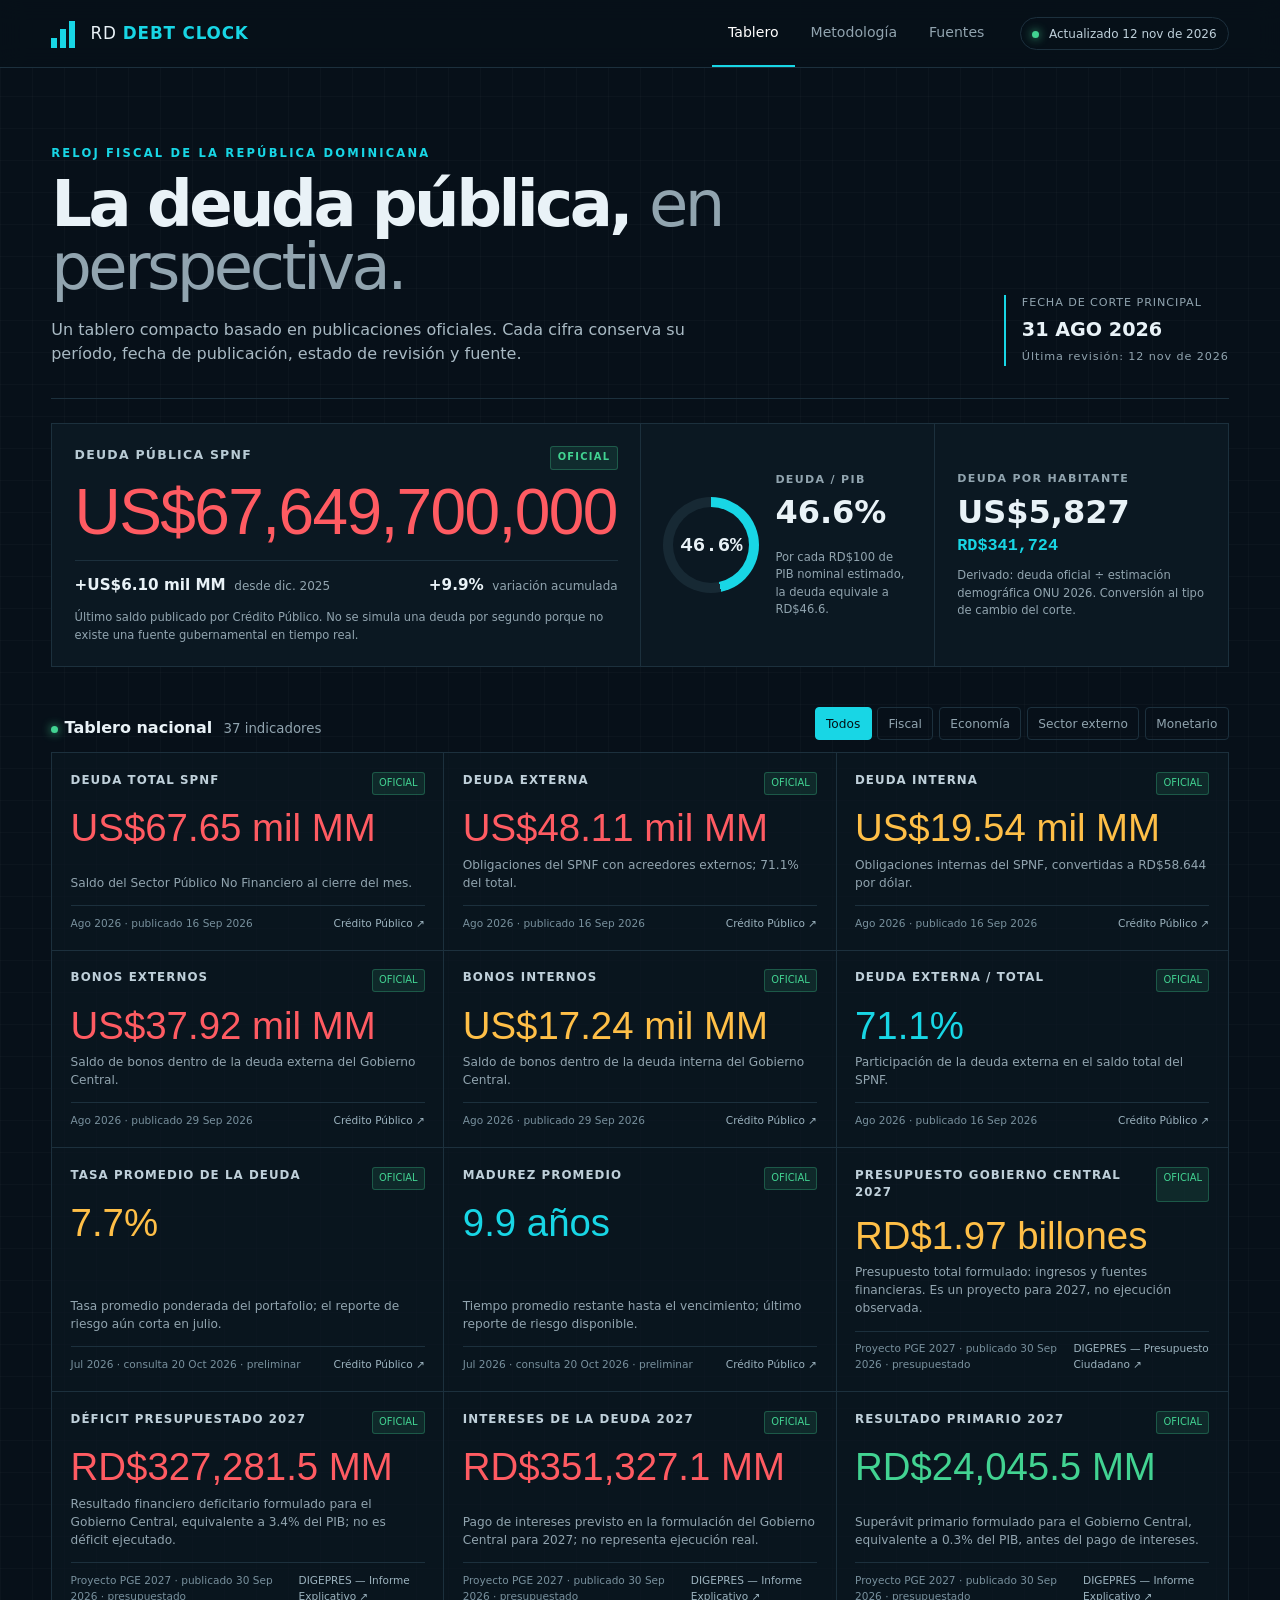
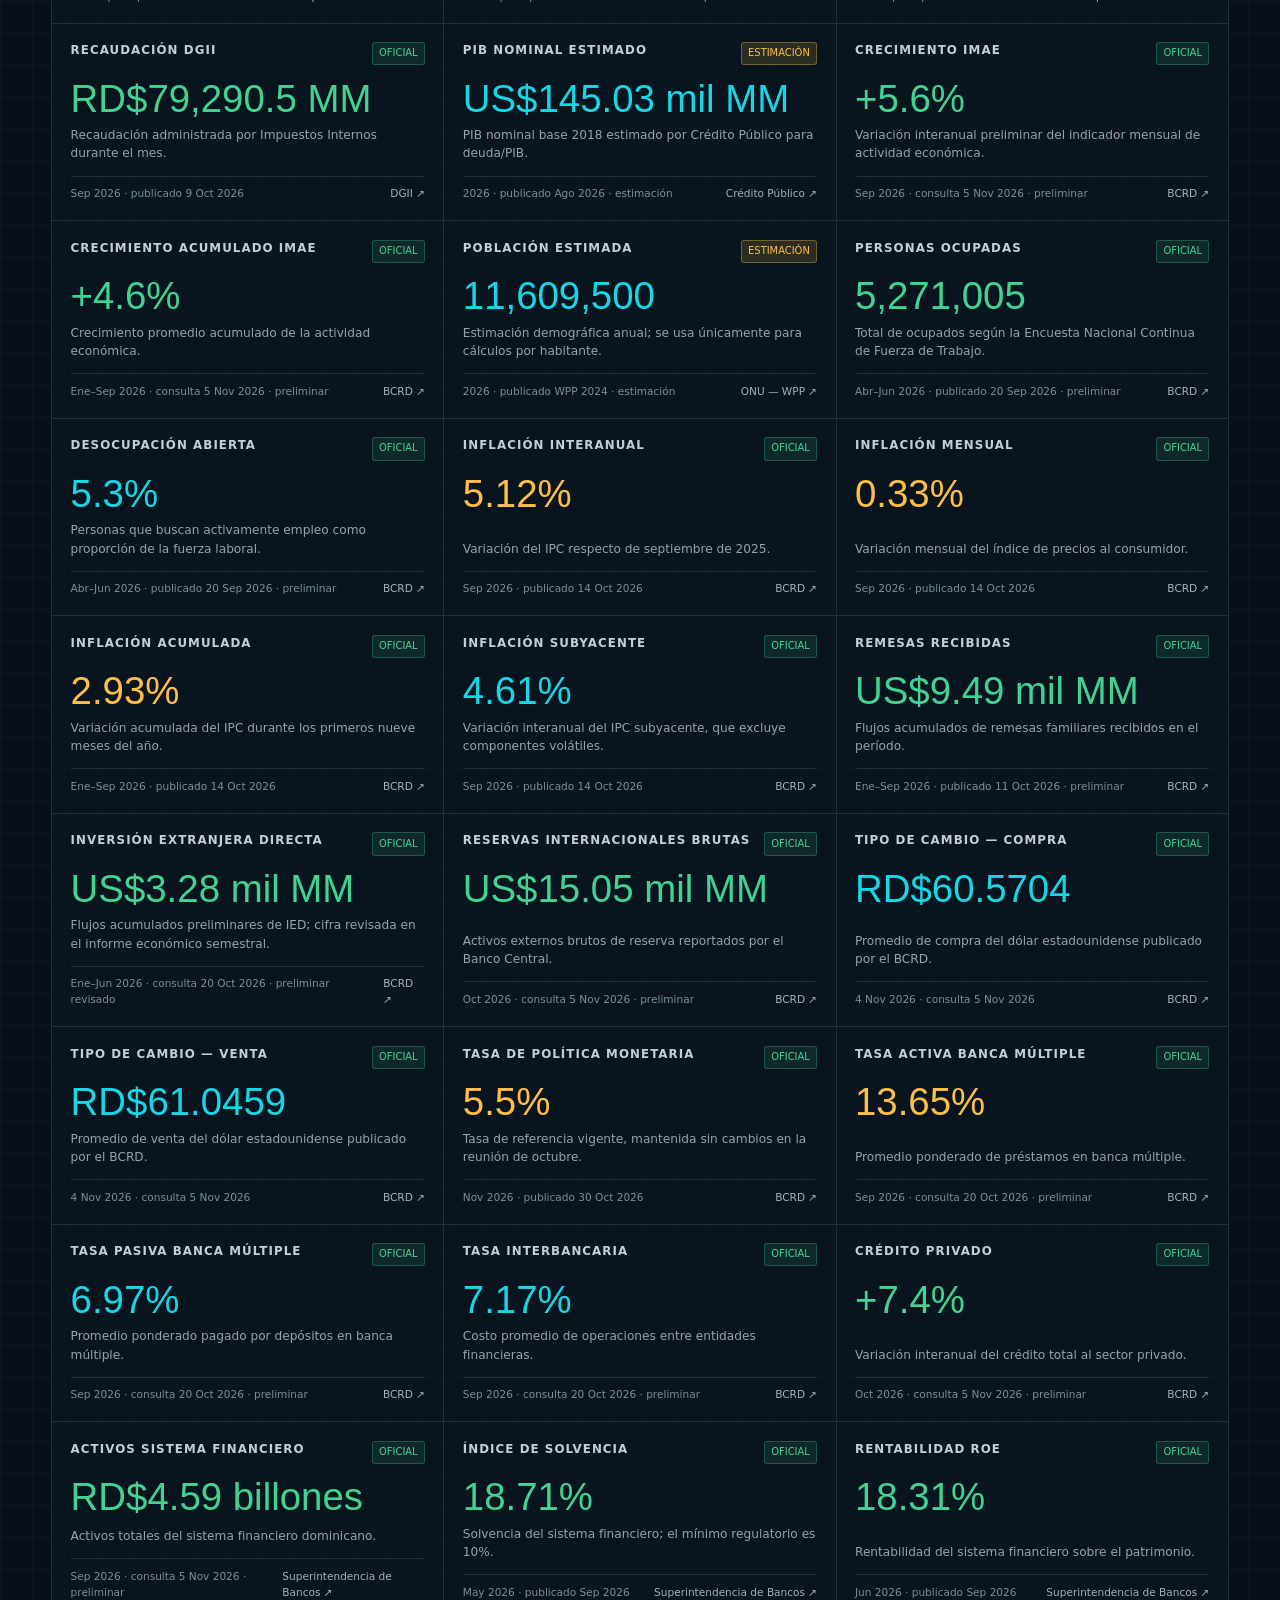
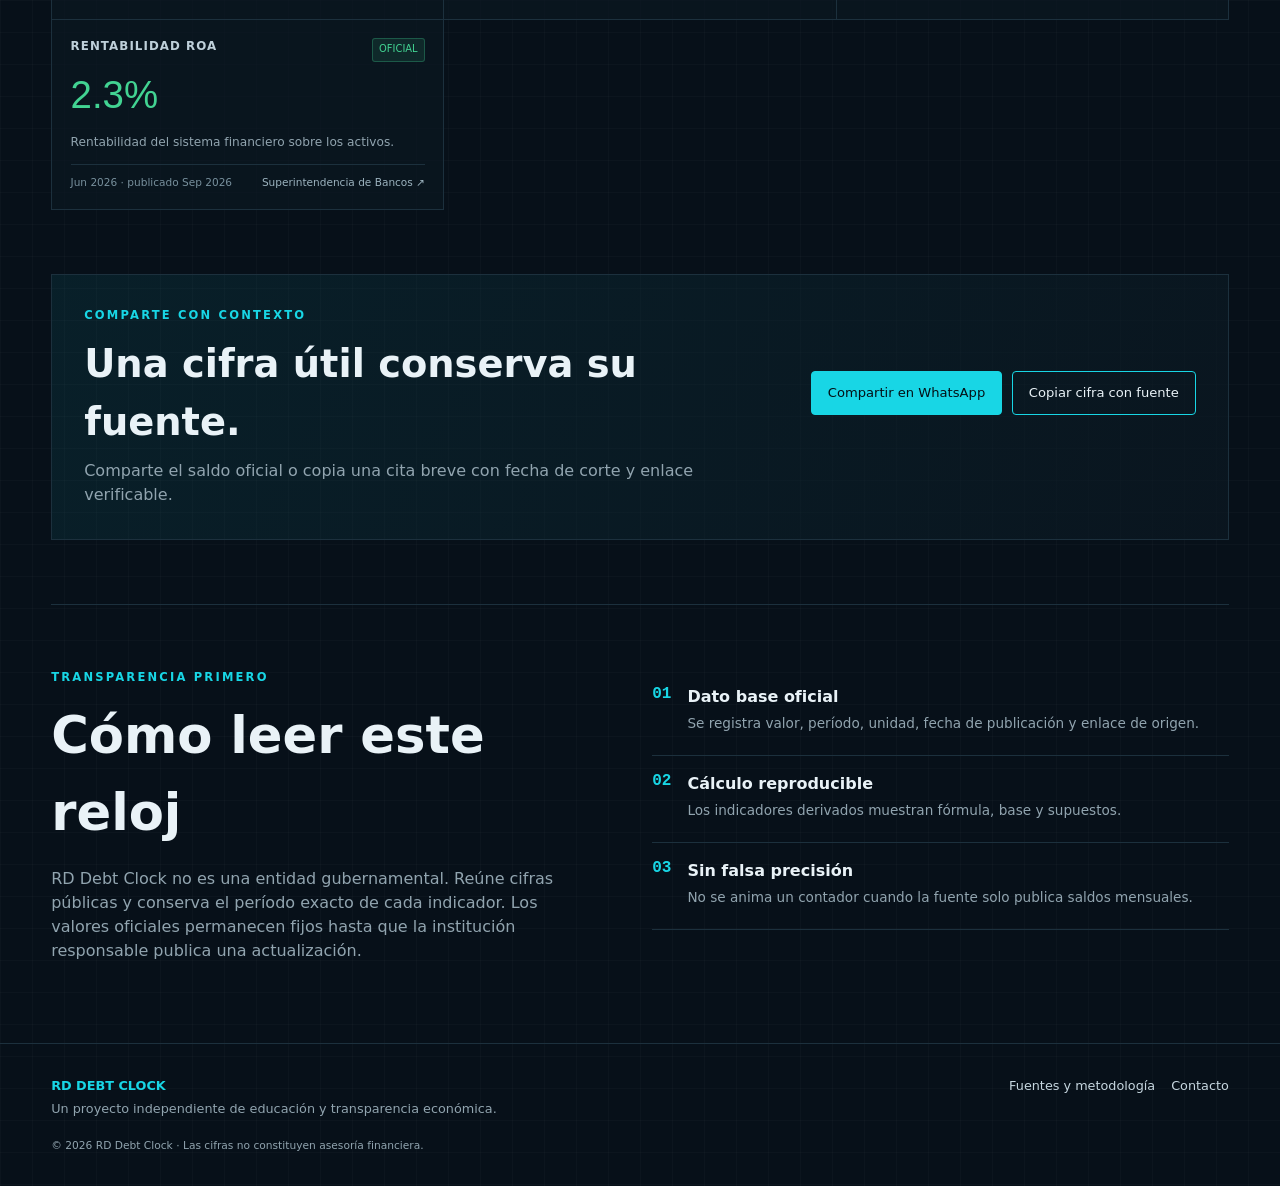
==== commit ac40f113: "Actualizar indicadores fiscales del proyecto PGE 2027" ====
--- a/index.html
+++ b/index.html
@@ -8,21 +8,21 @@
   <meta property="og:title" content="Deuda pública de República Dominicana hoy — RD Debt Clock"><meta property="og:description" content="US$67,649.7 millones de deuda pública SPNF al 31 de agosto de 2026. Consulta cifras, metodología y fuentes oficiales."><meta property="og:url" content="https://rddebtclock.com/"><meta property="og:image" content="https://rddebtclock.com/og-card.png"><meta property="og:image:width" content="1200"><meta property="og:image:height" content="630"><meta property="og:image:alt" content="RD Debt Clock: deuda pública SPNF de US$67,649.7 millones al 31 de agosto de 2026">
   <meta name="twitter:card" content="summary_large_image"><meta name="twitter:title" content="Deuda pública de República Dominicana hoy — RD Debt Clock"><meta name="twitter:description" content="Datos oficiales, períodos, fuentes y metodología transparente."><meta name="twitter:image" content="https://rddebtclock.com/og-card.png">
   <title>Deuda pública de República Dominicana hoy — RD Debt Clock</title><link rel="manifest" href="manifest.json"><link rel="stylesheet" href="style.css?v=20261105b"><link rel="stylesheet" href="enhancements.css"><script src="script.js" defer></script>
-  <script type="application/ld+json">{"@context":"https://schema.org","@type":"Dataset","name":"RD Debt Clock — Indicadores de deuda pública y economía dominicana","description":"Conjunto de indicadores de deuda pública, economía, sector externo y sistema monetario de la República Dominicana, compilados desde fuentes oficiales.","url":"https://rddebtclock.com/","inLanguage":"es-DO","dateModified":"2026-11-05","temporalCoverage":"2026","spatialCoverage":{"@type":"Place","name":"República Dominicana"},"creator":{"@type":"Organization","name":"RD Debt Clock","url":"https://rddebtclock.com/"},"license":"https://creativecommons.org/licenses/by/4.0/","isAccessibleForFree":true,"distribution":{"@type":"DataDownload","encodingFormat":"application/json","contentUrl":"https://rddebtclock.com/data/data.json"},"isBasedOn":["https://www.creditopublico.gob.do/inicio/estadisticas","https://www.bancentral.gov.do/","https://digepres.gob.do/","https://dgii.gov.do/","https://sb.gob.do/"]}</script>
+  <script type="application/ld+json">{"@context":"https://schema.org","@type":"Dataset","name":"RD Debt Clock — Indicadores de deuda pública y economía dominicana","description":"Conjunto de indicadores de deuda pública, economía, sector externo y sistema monetario de la República Dominicana, compilados desde fuentes oficiales.","url":"https://rddebtclock.com/","inLanguage":"es-DO","dateModified":"2026-11-12","temporalCoverage":"2026","spatialCoverage":{"@type":"Place","name":"República Dominicana"},"creator":{"@type":"Organization","name":"RD Debt Clock","url":"https://rddebtclock.com/"},"license":"https://creativecommons.org/licenses/by/4.0/","isAccessibleForFree":true,"distribution":{"@type":"DataDownload","encodingFormat":"application/json","contentUrl":"https://rddebtclock.com/data/data.json"},"isBasedOn":["https://www.creditopublico.gob.do/inicio/estadisticas","https://www.bancentral.gov.do/","https://digepres.gob.do/","https://dgii.gov.do/","https://sb.gob.do/"]}</script>
 </head>
 <body>
   <a class="skip-link" href="#tablero">Saltar al tablero</a>
-  <header class="topbar"><a class="brand" href="/" aria-label="RD Debt Clock, inicio"><span class="brand-mark" aria-hidden="true"><i></i><i></i><i></i></span><span>RD <strong>DEBT CLOCK</strong></span></a><nav aria-label="Navegación principal"><a class="active" href="#tablero">Tablero</a><a href="#metodologia">Metodología</a><a href="fuentes.html">Fuentes</a></nav><div class="live-badge"><span></span> Actualizado 5 nov 2026</div></header>
+  <header class="topbar"><a class="brand" href="/" aria-label="RD Debt Clock, inicio"><span class="brand-mark" aria-hidden="true"><i></i><i></i><i></i></span><span>RD <strong>DEBT CLOCK</strong></span></a><nav aria-label="Navegación principal"><a class="active" href="#tablero">Tablero</a><a href="#metodologia">Metodología</a><a href="fuentes.html">Fuentes</a></nav><div class="live-badge"><span></span> Actualizado 12 nov de 2026</div></header>
   <main id="tablero">
-    <section class="masthead" aria-labelledby="page-title"><div><p class="eyebrow">RELOJ FISCAL DE LA REPÚBLICA DOMINICANA</p><h1 id="page-title">La deuda pública, <em>en perspectiva.</em></h1><p class="intro">Un tablero compacto basado en publicaciones oficiales. Cada cifra conserva su período, fecha de publicación, estado de revisión y fuente.</p></div><div class="asof"><span>FECHA DE CORTE PRINCIPAL</span><strong>31 AGO 2026</strong><small>Última revisión: 5 nov 2026</small></div></section>
+    <section class="masthead" aria-labelledby="page-title"><div><p class="eyebrow">RELOJ FISCAL DE LA REPÚBLICA DOMINICANA</p><h1 id="page-title">La deuda pública, <em>en perspectiva.</em></h1><p class="intro">Un tablero compacto basado en publicaciones oficiales. Cada cifra conserva su período, fecha de publicación, estado de revisión y fuente.</p></div><div class="asof"><span>FECHA DE CORTE PRINCIPAL</span><strong>31 AGO 2026</strong><small>Última revisión: 12 nov de 2026</small></div></section>
     <section class="hero-grid" aria-label="Indicadores fiscales principales">
       <article class="debt-hero"><div class="metric-head"><span>DEUDA PÚBLICA SPNF</span><span class="tag official">OFICIAL</span></div><div class="hero-number" id="debt-official" aria-live="off">US$67,649,700,000</div><div class="ticker-row"><span><b id="debt-change">+US$6.10 mil MM</b> desde dic. 2025</span><span><b id="debt-change-pct">+9.9%</b> variación acumulada</span></div><p>Último saldo publicado por Crédito Público. No se simula una deuda por segundo porque no existe una fuente gubernamental en tiempo real.</p></article>
       <article class="ratio-card"><div class="donut" id="debt-donut" style="--value:46.6"><span id="debt-ratio">46.6%</span></div><div><span class="label">DEUDA / PIB</span><strong>46.6%</strong><p id="debt-ratio-copy">Por cada RD$100 de PIB nominal estimado, la deuda equivale a RD$46.6.</p></div></article>
       <article class="per-person"><span class="label">DEUDA POR HABITANTE</span><strong id="debt-capita">US$5,827</strong><span class="peso-value" id="debt-capita-dop">RD$341,724</span><p>Derivado: deuda oficial ÷ estimación demográfica ONU 2026. Conversión al tipo de cambio del corte.</p></article>
     </section>
-    <div class="section-bar"><div><span class="pulse"></span><strong>Tablero nacional</strong><small id="result-count" aria-live="polite">35 indicadores</small></div><div class="filters" role="group" aria-label="Filtrar indicadores"><button class="selected" data-filter="all">Todos</button><button data-filter="fiscal">Fiscal</button><button data-filter="economia">Economía</button><button data-filter="externo">Sector externo</button><button data-filter="monetario">Monetario</button></div></div>
+    <div class="section-bar"><div><span class="pulse"></span><strong>Tablero nacional</strong><small id="result-count" aria-live="polite">37 indicadores</small></div><div class="filters" role="group" aria-label="Filtrar indicadores"><button class="selected" data-filter="all">Todos</button><button data-filter="fiscal">Fiscal</button><button data-filter="economia">Economía</button><button data-filter="externo">Sector externo</button><button data-filter="monetario">Monetario</button></div></div>
     <noscript><p class="noscript-note">Los 35 indicadores se muestran completos. Activa JavaScript únicamente si deseas usar los filtros.</p></noscript>
-    <section id="metrics-grid" class="metrics-grid" aria-label="Indicadores económicos"><!-- metrics:start --><article class="metric-card" data-tone="red" data-category="fiscal"><div class="top"><h3>DEUDA TOTAL SPNF</h3><span class="tag official">OFICIAL</span></div><div class="metric-value">US$67.65 mil MM</div><p>Saldo del Sector Público No Financiero al cierre del mes.</p><div class="metric-meta"><span>Ago 2026 · publicado 16 Sep 2026</span><a href="https://www.creditopublico.gob.do/inicio/novedades?codigo=2026091615" target="_blank" rel="noopener noreferrer">Crédito Público ↗</a></div></article><article class="metric-card" data-tone="red" data-category="fiscal"><div class="top"><h3>DEUDA EXTERNA</h3><span class="tag official">OFICIAL</span></div><div class="metric-value">US$48.11 mil MM</div><p>Obligaciones del SPNF con acreedores externos; 71.1% del total.</p><div class="metric-meta"><span>Ago 2026 · publicado 16 Sep 2026</span><a href="https://www.creditopublico.gob.do/inicio/estadisticas" target="_blank" rel="noopener noreferrer">Crédito Público ↗</a></div></article><article class="metric-card" data-tone="amber" data-category="fiscal"><div class="top"><h3>DEUDA INTERNA</h3><span class="tag official">OFICIAL</span></div><div class="metric-value">US$19.54 mil MM</div><p>Obligaciones internas del SPNF, convertidas a RD$58.644 por dólar.</p><div class="metric-meta"><span>Ago 2026 · publicado 16 Sep 2026</span><a href="https://www.creditopublico.gob.do/inicio/estadisticas" target="_blank" rel="noopener noreferrer">Crédito Público ↗</a></div></article><article class="metric-card" data-tone="red" data-category="fiscal"><div class="top"><h3>BONOS EXTERNOS</h3><span class="tag official">OFICIAL</span></div><div class="metric-value">US$37.92 mil MM</div><p>Saldo de bonos dentro de la deuda externa del Gobierno Central.</p><div class="metric-meta"><span>Ago 2026 · publicado 29 Sep 2026</span><a href="https://www.creditopublico.gob.do/inicio/estadisticas" target="_blank" rel="noopener noreferrer">Crédito Público ↗</a></div></article><article class="metric-card" data-tone="amber" data-category="fiscal"><div class="top"><h3>BONOS INTERNOS</h3><span class="tag official">OFICIAL</span></div><div class="metric-value">US$17.24 mil MM</div><p>Saldo de bonos dentro de la deuda interna del Gobierno Central.</p><div class="metric-meta"><span>Ago 2026 · publicado 29 Sep 2026</span><a href="https://www.creditopublico.gob.do/inicio/estadisticas" target="_blank" rel="noopener noreferrer">Crédito Público ↗</a></div></article><article class="metric-card" data-tone="cyan" data-category="fiscal"><div class="top"><h3>DEUDA EXTERNA / TOTAL</h3><span class="tag official">OFICIAL</span></div><div class="metric-value">71.1%</div><p>Participación de la deuda externa en el saldo total del SPNF.</p><div class="metric-meta"><span>Ago 2026 · publicado 16 Sep 2026</span><a href="https://www.creditopublico.gob.do/inicio/novedades?codigo=2026091615" target="_blank" rel="noopener noreferrer">Crédito Público ↗</a></div></article><article class="metric-card" data-tone="amber" data-category="fiscal"><div class="top"><h3>TASA PROMEDIO DE LA DEUDA</h3><span class="tag official">OFICIAL</span></div><div class="metric-value">7.7%</div><p>Tasa promedio ponderada del portafolio; el reporte de riesgo aún corta en julio.</p><div class="metric-meta"><span>Jul 2026 · consulta 20 Oct 2026 · preliminar</span><a href="https://www.creditopublico.gob.do/inicio/gestion_de_riesgos" target="_blank" rel="noopener noreferrer">Crédito Público ↗</a></div></article><article class="metric-card" data-tone="cyan" data-category="fiscal"><div class="top"><h3>MADUREZ PROMEDIO</h3><span class="tag official">OFICIAL</span></div><div class="metric-value">9.9 años</div><p>Tiempo promedio restante hasta el vencimiento; último reporte de riesgo disponible.</p><div class="metric-meta"><span>Jul 2026 · consulta 20 Oct 2026 · preliminar</span><a href="https://www.creditopublico.gob.do/inicio/gestion_de_riesgos" target="_blank" rel="noopener noreferrer">Crédito Público ↗</a></div></article><article class="metric-card" data-tone="amber" data-category="fiscal"><div class="top"><h3>PRESUPUESTO NACIONAL 2026</h3><span class="tag official">OFICIAL</span></div><div class="metric-value">RD$1.79 billones</div><p>Erogaciones totales aprobadas: RD$1,663,811.7 millones en gastos y RD$121,192.6 millones en aplicaciones financieras.</p><div class="metric-meta"><span>Presupuesto reformulado 2026 · publicado 21 Jul 2026 · presupuestado</span><a href="https://digepres.gob.do/poder-ejecutivo-entrega-al-congreso-nacional-proyecto-de-reformulado-que-modifica-pge-2026-busca-fortalecer-inversion-publica-y-garantizar-bienes-y-servicios-publicos-esenciales/" target="_blank" rel="noopener noreferrer">DIGEPRES ↗</a></div></article><article class="metric-card" data-tone="red" data-category="fiscal"><div class="top"><h3>DÉFICIT PRESUPUESTADO 2026</h3><span class="tag official">OFICIAL</span></div><div class="metric-value">RD$280,575.3 MM</div><p>Resultado financiero deficitario aprobado para el Gobierno Central; no representa todavía el déficit ejecutado al cierre del año.</p><div class="metric-meta"><span>Presupuesto reformulado 2026 · publicado Ago 2026 · presupuestado</span><a href="https://digepres.gob.do/wp-content/uploads/2026/08/Ley-43-26-1.pdf" target="_blank" rel="noopener noreferrer">DIGEPRES — Ley 43-26 ↗</a></div></article><article class="metric-card" data-tone="green" data-category="fiscal"><div class="top"><h3>RECAUDACIÓN DGII</h3><span class="tag official">OFICIAL</span></div><div class="metric-value">RD$79,290.5 MM</div><p>Recaudación administrada por Impuestos Internos durante el mes.</p><div class="metric-meta"><span>Sep 2026 · publicado 9 Oct 2026</span><a href="https://dgii.gov.do/noticias/Paginas/DGII-recauda-79290.5-millones-septiembre-2026.aspx" target="_blank" rel="noopener noreferrer">DGII ↗</a></div></article><article class="metric-card" data-tone="cyan" data-category="economia"><div class="top"><h3>PIB NOMINAL ESTIMADO</h3><span class="tag estimate">ESTIMACIÓN</span></div><div class="metric-value">US$145.03 mil MM</div><p>PIB nominal base 2018 estimado por Crédito Público para deuda/PIB.</p><div class="metric-meta"><span>2026 · publicado Ago 2026 · estimación</span><a href="https://www.creditopublico.gob.do/inicio/novedades?codigo=2026091615" target="_blank" rel="noopener noreferrer">Crédito Público ↗</a></div></article><article class="metric-card" data-tone="green" data-category="economia"><div class="top"><h3>CRECIMIENTO IMAE</h3><span class="tag official">OFICIAL</span></div><div class="metric-value">+5.6%</div><p>Variación interanual preliminar del indicador mensual de actividad económica.</p><div class="metric-meta"><span>Sep 2026 · consulta 5 Nov 2026 · preliminar</span><a href="https://www.bancentral.gov.do/a/d/6705-valdez-albizu-anuncio-que-la-economia-dominicana-crecio-56--interanual-en-septiembre-2026" target="_blank" rel="noopener noreferrer">BCRD ↗</a></div></article><article class="metric-card" data-tone="green" data-category="economia"><div class="top"><h3>CRECIMIENTO ACUMULADO IMAE</h3><span class="tag official">OFICIAL</span></div><div class="metric-value">+4.6%</div><p>Crecimiento promedio acumulado de la actividad económica.</p><div class="metric-meta"><span>Ene–Sep 2026 · consulta 5 Nov 2026 · preliminar</span><a href="https://www.bancentral.gov.do/a/d/6705-valdez-albizu-anuncio-que-la-economia-dominicana-crecio-56--interanual-en-septiembre-2026" target="_blank" rel="noopener noreferrer">BCRD ↗</a></div></article><article class="metric-card" data-tone="cyan" data-category="economia"><div class="top"><h3>POBLACIÓN ESTIMADA</h3><span class="tag estimate">ESTIMACIÓN</span></div><div class="metric-value">11,609,500</div><p>Estimación demográfica anual; se usa únicamente para cálculos por habitante.</p><div class="metric-meta"><span>2026 · publicado WPP 2024 · estimación</span><a href="https://population.un.org/wpp/" target="_blank" rel="noopener noreferrer">ONU — WPP ↗</a></div></article><article class="metric-card" data-tone="green" data-category="economia"><div class="top"><h3>PERSONAS OCUPADAS</h3><span class="tag official">OFICIAL</span></div><div class="metric-value">5,271,005</div><p>Total de ocupados según la Encuesta Nacional Continua de Fuerza de Trabajo.</p><div class="metric-meta"><span>Abr–Jun 2026 · publicado 20 Sep 2026 · preliminar</span><a href="https://www.bancentral.gov.do/a/d/6666" target="_blank" rel="noopener noreferrer">BCRD ↗</a></div></article><article class="metric-card" data-tone="cyan" data-category="economia"><div class="top"><h3>DESOCUPACIÓN ABIERTA</h3><span class="tag official">OFICIAL</span></div><div class="metric-value">5.3%</div><p>Personas que buscan activamente empleo como proporción de la fuerza laboral.</p><div class="metric-meta"><span>Abr–Jun 2026 · publicado 20 Sep 2026 · preliminar</span><a href="https://www.bancentral.gov.do/a/d/6666" target="_blank" rel="noopener noreferrer">BCRD ↗</a></div></article><article class="metric-card" data-tone="amber" data-category="economia"><div class="top"><h3>INFLACIÓN INTERANUAL</h3><span class="tag official">OFICIAL</span></div><div class="metric-value">5.12%</div><p>Variación del IPC respecto de septiembre de 2025.</p><div class="metric-meta"><span>Sep 2026 · publicado 14 Oct 2026</span><a href="https://www.bancentral.gov.do/a/d/6694-bcrd-informa-que-la-variacion-mensual-del-ipc-de-septiembre-fue-de-033-" target="_blank" rel="noopener noreferrer">BCRD ↗</a></div></article><article class="metric-card" data-tone="amber" data-category="economia"><div class="top"><h3>INFLACIÓN MENSUAL</h3><span class="tag official">OFICIAL</span></div><div class="metric-value">0.33%</div><p>Variación mensual del índice de precios al consumidor.</p><div class="metric-meta"><span>Sep 2026 · publicado 14 Oct 2026</span><a href="https://www.bancentral.gov.do/a/d/6694-bcrd-informa-que-la-variacion-mensual-del-ipc-de-septiembre-fue-de-033-" target="_blank" rel="noopener noreferrer">BCRD ↗</a></div></article><article class="metric-card" data-tone="amber" data-category="economia"><div class="top"><h3>INFLACIÓN ACUMULADA</h3><span class="tag official">OFICIAL</span></div><div class="metric-value">2.93%</div><p>Variación acumulada del IPC durante los primeros nueve meses del año.</p><div class="metric-meta"><span>Ene–Sep 2026 · publicado 14 Oct 2026</span><a href="https://www.bancentral.gov.do/a/d/6694-bcrd-informa-que-la-variacion-mensual-del-ipc-de-septiembre-fue-de-033-" target="_blank" rel="noopener noreferrer">BCRD ↗</a></div></article><article class="metric-card" data-tone="cyan" data-category="economia"><div class="top"><h3>INFLACIÓN SUBYACENTE</h3><span class="tag official">OFICIAL</span></div><div class="metric-value">4.61%</div><p>Variación interanual del IPC subyacente, que excluye componentes volátiles.</p><div class="metric-meta"><span>Sep 2026 · publicado 14 Oct 2026</span><a href="https://www.bancentral.gov.do/a/d/6694-bcrd-informa-que-la-variacion-mensual-del-ipc-de-septiembre-fue-de-033-" target="_blank" rel="noopener noreferrer">BCRD ↗</a></div></article><article class="metric-card" data-tone="green" data-category="externo"><div class="top"><h3>REMESAS RECIBIDAS</h3><span class="tag official">OFICIAL</span></div><div class="metric-value">US$9.49 mil MM</div><p>Flujos acumulados de remesas familiares recibidos en el período.</p><div class="metric-meta"><span>Ene–Sep 2026 · publicado 11 Oct 2026 · preliminar</span><a href="https://www.bancentral.gov.do/a/d/6691-bcrd-informa-que-los-flujos-de-remesas-alcanzaron-los-us94898-millones-en-el-periodo-eneroseptiembre-de-2026" target="_blank" rel="noopener noreferrer">BCRD ↗</a></div></article><article class="metric-card" data-tone="green" data-category="externo"><div class="top"><h3>INVERSIÓN EXTRANJERA DIRECTA</h3><span class="tag official">OFICIAL</span></div><div class="metric-value">US$3.28 mil MM</div><p>Flujos acumulados preliminares de IED; cifra revisada en el informe económico semestral.</p><div class="metric-meta"><span>Ene–Jun 2026 · consulta 20 Oct 2026 · preliminar revisado</span><a href="https://cdn.bancentral.gov.do/documents/publicaciones-economicas/informe-de-la-economia-dominicana/documents/infeco_definitivo2026-06.pdf" target="_blank" rel="noopener noreferrer">BCRD ↗</a></div></article><article class="metric-card" data-tone="green" data-category="externo"><div class="top"><h3>RESERVAS INTERNACIONALES BRUTAS</h3><span class="tag official">OFICIAL</span></div><div class="metric-value">US$15.05 mil MM</div><p>Activos externos brutos de reserva reportados por el Banco Central.</p><div class="metric-meta"><span>Oct 2026 · consulta 5 Nov 2026 · preliminar</span><a href="https://cdn.bancentral.gov.do/documents/estadisticas/sector-externo/documents/reservas_internacionales.xlsx" target="_blank" rel="noopener noreferrer">BCRD ↗</a></div></article><article class="metric-card" data-tone="cyan" data-category="externo"><div class="top"><h3>TIPO DE CAMBIO — COMPRA</h3><span class="tag official">OFICIAL</span></div><div class="metric-value">RD$60.5704</div><p>Promedio de compra del dólar estadounidense publicado por el BCRD.</p><div class="metric-meta"><span>4 Nov 2026 · consulta 5 Nov 2026</span><a href="https://www.bancentral.gov.do/SectorExterno/HistoricoTasas" target="_blank" rel="noopener noreferrer">BCRD ↗</a></div></article><article class="metric-card" data-tone="cyan" data-category="externo"><div class="top"><h3>TIPO DE CAMBIO — VENTA</h3><span class="tag official">OFICIAL</span></div><div class="metric-value">RD$61.0459</div><p>Promedio de venta del dólar estadounidense publicado por el BCRD.</p><div class="metric-meta"><span>4 Nov 2026 · consulta 5 Nov 2026</span><a href="https://www.bancentral.gov.do/SectorExterno/HistoricoTasas" target="_blank" rel="noopener noreferrer">BCRD ↗</a></div></article><article class="metric-card" data-tone="amber" data-category="monetario"><div class="top"><h3>TASA DE POLÍTICA MONETARIA</h3><span class="tag official">OFICIAL</span></div><div class="metric-value">5.5%</div><p>Tasa de referencia vigente, mantenida sin cambios en la reunión de octubre.</p><div class="metric-meta"><span>Nov 2026 · publicado 30 Oct 2026</span><a href="https://www.bancentral.gov.do/a/d/6709" target="_blank" rel="noopener noreferrer">BCRD ↗</a></div></article><article class="metric-card" data-tone="amber" data-category="monetario"><div class="top"><h3>TASA ACTIVA BANCA MÚLTIPLE</h3><span class="tag official">OFICIAL</span></div><div class="metric-value">13.65%</div><p>Promedio ponderado de préstamos en banca múltiple.</p><div class="metric-meta"><span>Sep 2026 · consulta 20 Oct 2026 · preliminar</span><a href="https://www.bancentral.gov.do/a/CustomView/2536-sector-monetario-y-financiero" target="_blank" rel="noopener noreferrer">BCRD ↗</a></div></article><article class="metric-card" data-tone="cyan" data-category="monetario"><div class="top"><h3>TASA PASIVA BANCA MÚLTIPLE</h3><span class="tag official">OFICIAL</span></div><div class="metric-value">6.97%</div><p>Promedio ponderado pagado por depósitos en banca múltiple.</p><div class="metric-meta"><span>Sep 2026 · consulta 20 Oct 2026 · preliminar</span><a href="https://www.bancentral.gov.do/a/CustomView/2536-sector-monetario-y-financiero" target="_blank" rel="noopener noreferrer">BCRD ↗</a></div></article><article class="metric-card" data-tone="cyan" data-category="monetario"><div class="top"><h3>TASA INTERBANCARIA</h3><span class="tag official">OFICIAL</span></div><div class="metric-value">7.17%</div><p>Costo promedio de operaciones entre entidades financieras.</p><div class="metric-meta"><span>Sep 2026 · consulta 20 Oct 2026 · preliminar</span><a href="https://cdn.bancentral.gov.do/documents/estadisticas/sector-monetario-y-financiero/documents/operaciones_interb.xls" target="_blank" rel="noopener noreferrer">BCRD ↗</a></div></article><article class="metric-card" data-tone="green" data-category="monetario"><div class="top"><h3>CRÉDITO PRIVADO</h3><span class="tag official">OFICIAL</span></div><div class="metric-value">+7.4%</div><p>Variación interanual del crédito total al sector privado.</p><div class="metric-meta"><span>Oct 2026 · consulta 5 Nov 2026 · preliminar</span><a href="https://www.bancentral.gov.do/a/CustomView/2536-sector-monetario-y-financiero" target="_blank" rel="noopener noreferrer">BCRD ↗</a></div></article><article class="metric-card" data-tone="green" data-category="monetario"><div class="top"><h3>ACTIVOS SISTEMA FINANCIERO</h3><span class="tag official">OFICIAL</span></div><div class="metric-value">RD$4.59 billones</div><p>Activos totales del sistema financiero dominicano.</p><div class="metric-meta"><span>Sep 2026 · consulta 5 Nov 2026 · preliminar</span><a href="https://www.sb.gob.do/" target="_blank" rel="noopener noreferrer">Superintendencia de Bancos ↗</a></div></article><article class="metric-card" data-tone="green" data-category="monetario"><div class="top"><h3>ÍNDICE DE SOLVENCIA</h3><span class="tag official">OFICIAL</span></div><div class="metric-value">18.71%</div><p>Solvencia del sistema financiero; el mínimo regulatorio es 10%.</p><div class="metric-meta"><span>May 2026 · publicado Sep 2026</span><a href="https://sb.gob.do/prensa/activos-del-sistema-financiero-alcanzaron-los-rd-447-billones-en-junio-de-2026/" target="_blank" rel="noopener noreferrer">Superintendencia de Bancos ↗</a></div></article><article class="metric-card" data-tone="green" data-category="monetario"><div class="top"><h3>RENTABILIDAD ROE</h3><span class="tag official">OFICIAL</span></div><div class="metric-value">18.31%</div><p>Rentabilidad del sistema financiero sobre el patrimonio.</p><div class="metric-meta"><span>Jun 2026 · publicado Sep 2026</span><a href="https://sb.gob.do/prensa/activos-del-sistema-financiero-alcanzaron-los-rd-447-billones-en-junio-de-2026/" target="_blank" rel="noopener noreferrer">Superintendencia de Bancos ↗</a></div></article><article class="metric-card" data-tone="green" data-category="monetario"><div class="top"><h3>RENTABILIDAD ROA</h3><span class="tag official">OFICIAL</span></div><div class="metric-value">2.3%</div><p>Rentabilidad del sistema financiero sobre los activos.</p><div class="metric-meta"><span>Jun 2026 · publicado Sep 2026</span><a href="https://sb.gob.do/prensa/activos-del-sistema-financiero-alcanzaron-los-rd-447-billones-en-junio-de-2026/" target="_blank" rel="noopener noreferrer">Superintendencia de Bancos ↗</a></div></article><!-- metrics:end --></section>
+    <section id="metrics-grid" class="metrics-grid" aria-label="Indicadores económicos"><!-- metrics:start --><article class="metric-card" data-tone="red" data-category="fiscal"><div class="top"><h3>DEUDA TOTAL SPNF</h3><span class="tag official">OFICIAL</span></div><div class="metric-value">US$67.65 mil MM</div><p>Saldo del Sector Público No Financiero al cierre del mes.</p><div class="metric-meta"><span>Ago 2026 · publicado 16 Sep 2026</span><a href="https://www.creditopublico.gob.do/inicio/novedades?codigo=2026091615" target="_blank" rel="noopener noreferrer">Crédito Público ↗</a></div></article><article class="metric-card" data-tone="red" data-category="fiscal"><div class="top"><h3>DEUDA EXTERNA</h3><span class="tag official">OFICIAL</span></div><div class="metric-value">US$48.11 mil MM</div><p>Obligaciones del SPNF con acreedores externos; 71.1% del total.</p><div class="metric-meta"><span>Ago 2026 · publicado 16 Sep 2026</span><a href="https://www.creditopublico.gob.do/inicio/estadisticas" target="_blank" rel="noopener noreferrer">Crédito Público ↗</a></div></article><article class="metric-card" data-tone="amber" data-category="fiscal"><div class="top"><h3>DEUDA INTERNA</h3><span class="tag official">OFICIAL</span></div><div class="metric-value">US$19.54 mil MM</div><p>Obligaciones internas del SPNF, convertidas a RD$58.644 por dólar.</p><div class="metric-meta"><span>Ago 2026 · publicado 16 Sep 2026</span><a href="https://www.creditopublico.gob.do/inicio/estadisticas" target="_blank" rel="noopener noreferrer">Crédito Público ↗</a></div></article><article class="metric-card" data-tone="red" data-category="fiscal"><div class="top"><h3>BONOS EXTERNOS</h3><span class="tag official">OFICIAL</span></div><div class="metric-value">US$37.92 mil MM</div><p>Saldo de bonos dentro de la deuda externa del Gobierno Central.</p><div class="metric-meta"><span>Ago 2026 · publicado 29 Sep 2026</span><a href="https://www.creditopublico.gob.do/inicio/estadisticas" target="_blank" rel="noopener noreferrer">Crédito Público ↗</a></div></article><article class="metric-card" data-tone="amber" data-category="fiscal"><div class="top"><h3>BONOS INTERNOS</h3><span class="tag official">OFICIAL</span></div><div class="metric-value">US$17.24 mil MM</div><p>Saldo de bonos dentro de la deuda interna del Gobierno Central.</p><div class="metric-meta"><span>Ago 2026 · publicado 29 Sep 2026</span><a href="https://www.creditopublico.gob.do/inicio/estadisticas" target="_blank" rel="noopener noreferrer">Crédito Público ↗</a></div></article><article class="metric-card" data-tone="cyan" data-category="fiscal"><div class="top"><h3>DEUDA EXTERNA / TOTAL</h3><span class="tag official">OFICIAL</span></div><div class="metric-value">71.1%</div><p>Participación de la deuda externa en el saldo total del SPNF.</p><div class="metric-meta"><span>Ago 2026 · publicado 16 Sep 2026</span><a href="https://www.creditopublico.gob.do/inicio/novedades?codigo=2026091615" target="_blank" rel="noopener noreferrer">Crédito Público ↗</a></div></article><article class="metric-card" data-tone="amber" data-category="fiscal"><div class="top"><h3>TASA PROMEDIO DE LA DEUDA</h3><span class="tag official">OFICIAL</span></div><div class="metric-value">7.7%</div><p>Tasa promedio ponderada del portafolio; el reporte de riesgo aún corta en julio.</p><div class="metric-meta"><span>Jul 2026 · consulta 20 Oct 2026 · preliminar</span><a href="https://www.creditopublico.gob.do/inicio/gestion_de_riesgos" target="_blank" rel="noopener noreferrer">Crédito Público ↗</a></div></article><article class="metric-card" data-tone="cyan" data-category="fiscal"><div class="top"><h3>MADUREZ PROMEDIO</h3><span class="tag official">OFICIAL</span></div><div class="metric-value">9.9 años</div><p>Tiempo promedio restante hasta el vencimiento; último reporte de riesgo disponible.</p><div class="metric-meta"><span>Jul 2026 · consulta 20 Oct 2026 · preliminar</span><a href="https://www.creditopublico.gob.do/inicio/gestion_de_riesgos" target="_blank" rel="noopener noreferrer">Crédito Público ↗</a></div></article><article class="metric-card" data-tone="amber" data-category="fiscal"><div class="top"><h3>PRESUPUESTO GOBIERNO CENTRAL 2027</h3><span class="tag official">OFICIAL</span></div><div class="metric-value">RD$1.97 billones</div><p>Presupuesto total formulado: ingresos y fuentes financieras. Es un proyecto para 2027, no ejecución observada.</p><div class="metric-meta"><span>Proyecto PGE 2027 · publicado 30 Sep 2026 · presupuestado</span><a href="https://digepres.gob.do/wp-content/uploads/2026/10/Presupuesto-Ciudadano-2027_compressed-1.pdf" target="_blank" rel="noopener noreferrer">DIGEPRES — Presupuesto Ciudadano ↗</a></div></article><article class="metric-card" data-tone="red" data-category="fiscal"><div class="top"><h3>DÉFICIT PRESUPUESTADO 2027</h3><span class="tag official">OFICIAL</span></div><div class="metric-value">RD$327,281.5 MM</div><p>Resultado financiero deficitario formulado para el Gobierno Central, equivalente a 3.4% del PIB; no es déficit ejecutado.</p><div class="metric-meta"><span>Proyecto PGE 2027 · publicado 30 Sep 2026 · presupuestado</span><a href="https://www.digepres.gob.do/wp-content/uploads/2026/10/2.-Informe-Explicativo-PGE-2027.pdfo_.pdf" target="_blank" rel="noopener noreferrer">DIGEPRES — Informe Explicativo ↗</a></div></article><article class="metric-card" data-tone="red" data-category="fiscal"><div class="top"><h3>INTERESES DE LA DEUDA 2027</h3><span class="tag official">OFICIAL</span></div><div class="metric-value">RD$351,327.1 MM</div><p>Pago de intereses previsto en la formulación del Gobierno Central para 2027; no representa ejecución real.</p><div class="metric-meta"><span>Proyecto PGE 2027 · publicado 30 Sep 2026 · presupuestado</span><a href="https://www.digepres.gob.do/wp-content/uploads/2026/10/2.-Informe-Explicativo-PGE-2027.pdfo_.pdf" target="_blank" rel="noopener noreferrer">DIGEPRES — Informe Explicativo ↗</a></div></article><article class="metric-card" data-tone="green" data-category="fiscal"><div class="top"><h3>RESULTADO PRIMARIO 2027</h3><span class="tag official">OFICIAL</span></div><div class="metric-value">RD$24,045.5 MM</div><p>Superávit primario formulado para el Gobierno Central, equivalente a 0.3% del PIB, antes del pago de intereses.</p><div class="metric-meta"><span>Proyecto PGE 2027 · publicado 30 Sep 2026 · presupuestado</span><a href="https://www.digepres.gob.do/wp-content/uploads/2026/10/2.-Informe-Explicativo-PGE-2027.pdfo_.pdf" target="_blank" rel="noopener noreferrer">DIGEPRES — Informe Explicativo ↗</a></div></article><article class="metric-card" data-tone="green" data-category="fiscal"><div class="top"><h3>RECAUDACIÓN DGII</h3><span class="tag official">OFICIAL</span></div><div class="metric-value">RD$79,290.5 MM</div><p>Recaudación administrada por Impuestos Internos durante el mes.</p><div class="metric-meta"><span>Sep 2026 · publicado 9 Oct 2026</span><a href="https://dgii.gov.do/noticias/Paginas/DGII-recauda-79290.5-millones-septiembre-2026.aspx" target="_blank" rel="noopener noreferrer">DGII ↗</a></div></article><article class="metric-card" data-tone="cyan" data-category="economia"><div class="top"><h3>PIB NOMINAL ESTIMADO</h3><span class="tag estimate">ESTIMACIÓN</span></div><div class="metric-value">US$145.03 mil MM</div><p>PIB nominal base 2018 estimado por Crédito Público para deuda/PIB.</p><div class="metric-meta"><span>2026 · publicado Ago 2026 · estimación</span><a href="https://www.creditopublico.gob.do/inicio/novedades?codigo=2026091615" target="_blank" rel="noopener noreferrer">Crédito Público ↗</a></div></article><article class="metric-card" data-tone="green" data-category="economia"><div class="top"><h3>CRECIMIENTO IMAE</h3><span class="tag official">OFICIAL</span></div><div class="metric-value">+5.6%</div><p>Variación interanual preliminar del indicador mensual de actividad económica.</p><div class="metric-meta"><span>Sep 2026 · consulta 5 Nov 2026 · preliminar</span><a href="https://www.bancentral.gov.do/a/d/6705-valdez-albizu-anuncio-que-la-economia-dominicana-crecio-56--interanual-en-septiembre-2026" target="_blank" rel="noopener noreferrer">BCRD ↗</a></div></article><article class="metric-card" data-tone="green" data-category="economia"><div class="top"><h3>CRECIMIENTO ACUMULADO IMAE</h3><span class="tag official">OFICIAL</span></div><div class="metric-value">+4.6%</div><p>Crecimiento promedio acumulado de la actividad económica.</p><div class="metric-meta"><span>Ene–Sep 2026 · consulta 5 Nov 2026 · preliminar</span><a href="https://www.bancentral.gov.do/a/d/6705-valdez-albizu-anuncio-que-la-economia-dominicana-crecio-56--interanual-en-septiembre-2026" target="_blank" rel="noopener noreferrer">BCRD ↗</a></div></article><article class="metric-card" data-tone="cyan" data-category="economia"><div class="top"><h3>POBLACIÓN ESTIMADA</h3><span class="tag estimate">ESTIMACIÓN</span></div><div class="metric-value">11,609,500</div><p>Estimación demográfica anual; se usa únicamente para cálculos por habitante.</p><div class="metric-meta"><span>2026 · publicado WPP 2024 · estimación</span><a href="https://population.un.org/wpp/" target="_blank" rel="noopener noreferrer">ONU — WPP ↗</a></div></article><article class="metric-card" data-tone="green" data-category="economia"><div class="top"><h3>PERSONAS OCUPADAS</h3><span class="tag official">OFICIAL</span></div><div class="metric-value">5,271,005</div><p>Total de ocupados según la Encuesta Nacional Continua de Fuerza de Trabajo.</p><div class="metric-meta"><span>Abr–Jun 2026 · publicado 20 Sep 2026 · preliminar</span><a href="https://www.bancentral.gov.do/a/d/6666" target="_blank" rel="noopener noreferrer">BCRD ↗</a></div></article><article class="metric-card" data-tone="cyan" data-category="economia"><div class="top"><h3>DESOCUPACIÓN ABIERTA</h3><span class="tag official">OFICIAL</span></div><div class="metric-value">5.3%</div><p>Personas que buscan activamente empleo como proporción de la fuerza laboral.</p><div class="metric-meta"><span>Abr–Jun 2026 · publicado 20 Sep 2026 · preliminar</span><a href="https://www.bancentral.gov.do/a/d/6666" target="_blank" rel="noopener noreferrer">BCRD ↗</a></div></article><article class="metric-card" data-tone="amber" data-category="economia"><div class="top"><h3>INFLACIÓN INTERANUAL</h3><span class="tag official">OFICIAL</span></div><div class="metric-value">5.12%</div><p>Variación del IPC respecto de septiembre de 2025.</p><div class="metric-meta"><span>Sep 2026 · publicado 14 Oct 2026</span><a href="https://www.bancentral.gov.do/a/d/6694-bcrd-informa-que-la-variacion-mensual-del-ipc-de-septiembre-fue-de-033-" target="_blank" rel="noopener noreferrer">BCRD ↗</a></div></article><article class="metric-card" data-tone="amber" data-category="economia"><div class="top"><h3>INFLACIÓN MENSUAL</h3><span class="tag official">OFICIAL</span></div><div class="metric-value">0.33%</div><p>Variación mensual del índice de precios al consumidor.</p><div class="metric-meta"><span>Sep 2026 · publicado 14 Oct 2026</span><a href="https://www.bancentral.gov.do/a/d/6694-bcrd-informa-que-la-variacion-mensual-del-ipc-de-septiembre-fue-de-033-" target="_blank" rel="noopener noreferrer">BCRD ↗</a></div></article><article class="metric-card" data-tone="amber" data-category="economia"><div class="top"><h3>INFLACIÓN ACUMULADA</h3><span class="tag official">OFICIAL</span></div><div class="metric-value">2.93%</div><p>Variación acumulada del IPC durante los primeros nueve meses del año.</p><div class="metric-meta"><span>Ene–Sep 2026 · publicado 14 Oct 2026</span><a href="https://www.bancentral.gov.do/a/d/6694-bcrd-informa-que-la-variacion-mensual-del-ipc-de-septiembre-fue-de-033-" target="_blank" rel="noopener noreferrer">BCRD ↗</a></div></article><article class="metric-card" data-tone="cyan" data-category="economia"><div class="top"><h3>INFLACIÓN SUBYACENTE</h3><span class="tag official">OFICIAL</span></div><div class="metric-value">4.61%</div><p>Variación interanual del IPC subyacente, que excluye componentes volátiles.</p><div class="metric-meta"><span>Sep 2026 · publicado 14 Oct 2026</span><a href="https://www.bancentral.gov.do/a/d/6694-bcrd-informa-que-la-variacion-mensual-del-ipc-de-septiembre-fue-de-033-" target="_blank" rel="noopener noreferrer">BCRD ↗</a></div></article><article class="metric-card" data-tone="green" data-category="externo"><div class="top"><h3>REMESAS RECIBIDAS</h3><span class="tag official">OFICIAL</span></div><div class="metric-value">US$9.49 mil MM</div><p>Flujos acumulados de remesas familiares recibidos en el período.</p><div class="metric-meta"><span>Ene–Sep 2026 · publicado 11 Oct 2026 · preliminar</span><a href="https://www.bancentral.gov.do/a/d/6691-bcrd-informa-que-los-flujos-de-remesas-alcanzaron-los-us94898-millones-en-el-periodo-eneroseptiembre-de-2026" target="_blank" rel="noopener noreferrer">BCRD ↗</a></div></article><article class="metric-card" data-tone="green" data-category="externo"><div class="top"><h3>INVERSIÓN EXTRANJERA DIRECTA</h3><span class="tag official">OFICIAL</span></div><div class="metric-value">US$3.28 mil MM</div><p>Flujos acumulados preliminares de IED; cifra revisada en el informe económico semestral.</p><div class="metric-meta"><span>Ene–Jun 2026 · consulta 20 Oct 2026 · preliminar revisado</span><a href="https://cdn.bancentral.gov.do/documents/publicaciones-economicas/informe-de-la-economia-dominicana/documents/infeco_definitivo2026-06.pdf" target="_blank" rel="noopener noreferrer">BCRD ↗</a></div></article><article class="metric-card" data-tone="green" data-category="externo"><div class="top"><h3>RESERVAS INTERNACIONALES BRUTAS</h3><span class="tag official">OFICIAL</span></div><div class="metric-value">US$15.05 mil MM</div><p>Activos externos brutos de reserva reportados por el Banco Central.</p><div class="metric-meta"><span>Oct 2026 · consulta 5 Nov 2026 · preliminar</span><a href="https://cdn.bancentral.gov.do/documents/estadisticas/sector-externo/documents/reservas_internacionales.xlsx" target="_blank" rel="noopener noreferrer">BCRD ↗</a></div></article><article class="metric-card" data-tone="cyan" data-category="externo"><div class="top"><h3>TIPO DE CAMBIO — COMPRA</h3><span class="tag official">OFICIAL</span></div><div class="metric-value">RD$60.5704</div><p>Promedio de compra del dólar estadounidense publicado por el BCRD.</p><div class="metric-meta"><span>4 Nov 2026 · consulta 5 Nov 2026</span><a href="https://www.bancentral.gov.do/SectorExterno/HistoricoTasas" target="_blank" rel="noopener noreferrer">BCRD ↗</a></div></article><article class="metric-card" data-tone="cyan" data-category="externo"><div class="top"><h3>TIPO DE CAMBIO — VENTA</h3><span class="tag official">OFICIAL</span></div><div class="metric-value">RD$61.0459</div><p>Promedio de venta del dólar estadounidense publicado por el BCRD.</p><div class="metric-meta"><span>4 Nov 2026 · consulta 5 Nov 2026</span><a href="https://www.bancentral.gov.do/SectorExterno/HistoricoTasas" target="_blank" rel="noopener noreferrer">BCRD ↗</a></div></article><article class="metric-card" data-tone="amber" data-category="monetario"><div class="top"><h3>TASA DE POLÍTICA MONETARIA</h3><span class="tag official">OFICIAL</span></div><div class="metric-value">5.5%</div><p>Tasa de referencia vigente, mantenida sin cambios en la reunión de octubre.</p><div class="metric-meta"><span>Nov 2026 · publicado 30 Oct 2026</span><a href="https://www.bancentral.gov.do/a/d/6709" target="_blank" rel="noopener noreferrer">BCRD ↗</a></div></article><article class="metric-card" data-tone="amber" data-category="monetario"><div class="top"><h3>TASA ACTIVA BANCA MÚLTIPLE</h3><span class="tag official">OFICIAL</span></div><div class="metric-value">13.65%</div><p>Promedio ponderado de préstamos en banca múltiple.</p><div class="metric-meta"><span>Sep 2026 · consulta 20 Oct 2026 · preliminar</span><a href="https://www.bancentral.gov.do/a/CustomView/2536-sector-monetario-y-financiero" target="_blank" rel="noopener noreferrer">BCRD ↗</a></div></article><article class="metric-card" data-tone="cyan" data-category="monetario"><div class="top"><h3>TASA PASIVA BANCA MÚLTIPLE</h3><span class="tag official">OFICIAL</span></div><div class="metric-value">6.97%</div><p>Promedio ponderado pagado por depósitos en banca múltiple.</p><div class="metric-meta"><span>Sep 2026 · consulta 20 Oct 2026 · preliminar</span><a href="https://www.bancentral.gov.do/a/CustomView/2536-sector-monetario-y-financiero" target="_blank" rel="noopener noreferrer">BCRD ↗</a></div></article><article class="metric-card" data-tone="cyan" data-category="monetario"><div class="top"><h3>TASA INTERBANCARIA</h3><span class="tag official">OFICIAL</span></div><div class="metric-value">7.17%</div><p>Costo promedio de operaciones entre entidades financieras.</p><div class="metric-meta"><span>Sep 2026 · consulta 20 Oct 2026 · preliminar</span><a href="https://cdn.bancentral.gov.do/documents/estadisticas/sector-monetario-y-financiero/documents/operaciones_interb.xls" target="_blank" rel="noopener noreferrer">BCRD ↗</a></div></article><article class="metric-card" data-tone="green" data-category="monetario"><div class="top"><h3>CRÉDITO PRIVADO</h3><span class="tag official">OFICIAL</span></div><div class="metric-value">+7.4%</div><p>Variación interanual del crédito total al sector privado.</p><div class="metric-meta"><span>Oct 2026 · consulta 5 Nov 2026 · preliminar</span><a href="https://www.bancentral.gov.do/a/CustomView/2536-sector-monetario-y-financiero" target="_blank" rel="noopener noreferrer">BCRD ↗</a></div></article><article class="metric-card" data-tone="green" data-category="monetario"><div class="top"><h3>ACTIVOS SISTEMA FINANCIERO</h3><span class="tag official">OFICIAL</span></div><div class="metric-value">RD$4.59 billones</div><p>Activos totales del sistema financiero dominicano.</p><div class="metric-meta"><span>Sep 2026 · consulta 5 Nov 2026 · preliminar</span><a href="https://www.sb.gob.do/" target="_blank" rel="noopener noreferrer">Superintendencia de Bancos ↗</a></div></article><article class="metric-card" data-tone="green" data-category="monetario"><div class="top"><h3>ÍNDICE DE SOLVENCIA</h3><span class="tag official">OFICIAL</span></div><div class="metric-value">18.71%</div><p>Solvencia del sistema financiero; el mínimo regulatorio es 10%.</p><div class="metric-meta"><span>May 2026 · publicado Sep 2026</span><a href="https://sb.gob.do/prensa/activos-del-sistema-financiero-alcanzaron-los-rd-447-billones-en-junio-de-2026/" target="_blank" rel="noopener noreferrer">Superintendencia de Bancos ↗</a></div></article><article class="metric-card" data-tone="green" data-category="monetario"><div class="top"><h3>RENTABILIDAD ROE</h3><span class="tag official">OFICIAL</span></div><div class="metric-value">18.31%</div><p>Rentabilidad del sistema financiero sobre el patrimonio.</p><div class="metric-meta"><span>Jun 2026 · publicado Sep 2026</span><a href="https://sb.gob.do/prensa/activos-del-sistema-financiero-alcanzaron-los-rd-447-billones-en-junio-de-2026/" target="_blank" rel="noopener noreferrer">Superintendencia de Bancos ↗</a></div></article><article class="metric-card" data-tone="green" data-category="monetario"><div class="top"><h3>RENTABILIDAD ROA</h3><span class="tag official">OFICIAL</span></div><div class="metric-value">2.3%</div><p>Rentabilidad del sistema financiero sobre los activos.</p><div class="metric-meta"><span>Jun 2026 · publicado Sep 2026</span><a href="https://sb.gob.do/prensa/activos-del-sistema-financiero-alcanzaron-los-rd-447-billones-en-junio-de-2026/" target="_blank" rel="noopener noreferrer">Superintendencia de Bancos ↗</a></div></article><!-- metrics:end --></section>
     <section class="share-panel" aria-labelledby="share-title"><div><p class="eyebrow">COMPARTE CON CONTEXTO</p><h2 id="share-title">Una cifra útil conserva su fuente.</h2><p>Comparte el saldo oficial o copia una cita breve con fecha de corte y enlace verificable.</p></div><div class="share-actions"><a class="button primary" href="https://wa.me/?text=Deuda%20p%C3%BAblica%20SPNF%20de%20Rep%C3%BAblica%20Dominicana%3A%20US%2467%2C649.7%20millones%20al%2031%20de%20agosto%20de%202026.%20Fuente%20y%20metodolog%C3%ADa%3A%20https%3A%2F%2Frddebtclock.com%2F" target="_blank" rel="noopener noreferrer">Compartir en WhatsApp</a><button class="button" id="copy-citation" type="button" data-copy="Deuda pública SPNF de República Dominicana: US$67,649.7 millones al 31 de agosto de 2026. Fuente y metodología: https://rddebtclock.com/">Copiar cifra con fuente</button><span id="copy-status" role="status" aria-live="polite"></span></div></section>
     <section id="metodologia" class="methodology"><div><p class="eyebrow">TRANSPARENCIA PRIMERO</p><h2>Cómo leer este reloj</h2><p>RD Debt Clock no es una entidad gubernamental. Reúne cifras públicas y conserva el período exacto de cada indicador. Los valores oficiales permanecen fijos hasta que la institución responsable publica una actualización.</p></div><ol><li><span>01</span><div><strong>Dato base oficial</strong><p>Se registra valor, período, unidad, fecha de publicación y enlace de origen.</p></div></li><li><span>02</span><div><strong>Cálculo reproducible</strong><p>Los indicadores derivados muestran fórmula, base y supuestos.</p></div></li><li><span>03</span><div><strong>Sin falsa precisión</strong><p>No se anima un contador cuando la fuente solo publica saldos mensuales.</p></div></li></ol></section>
   </main>
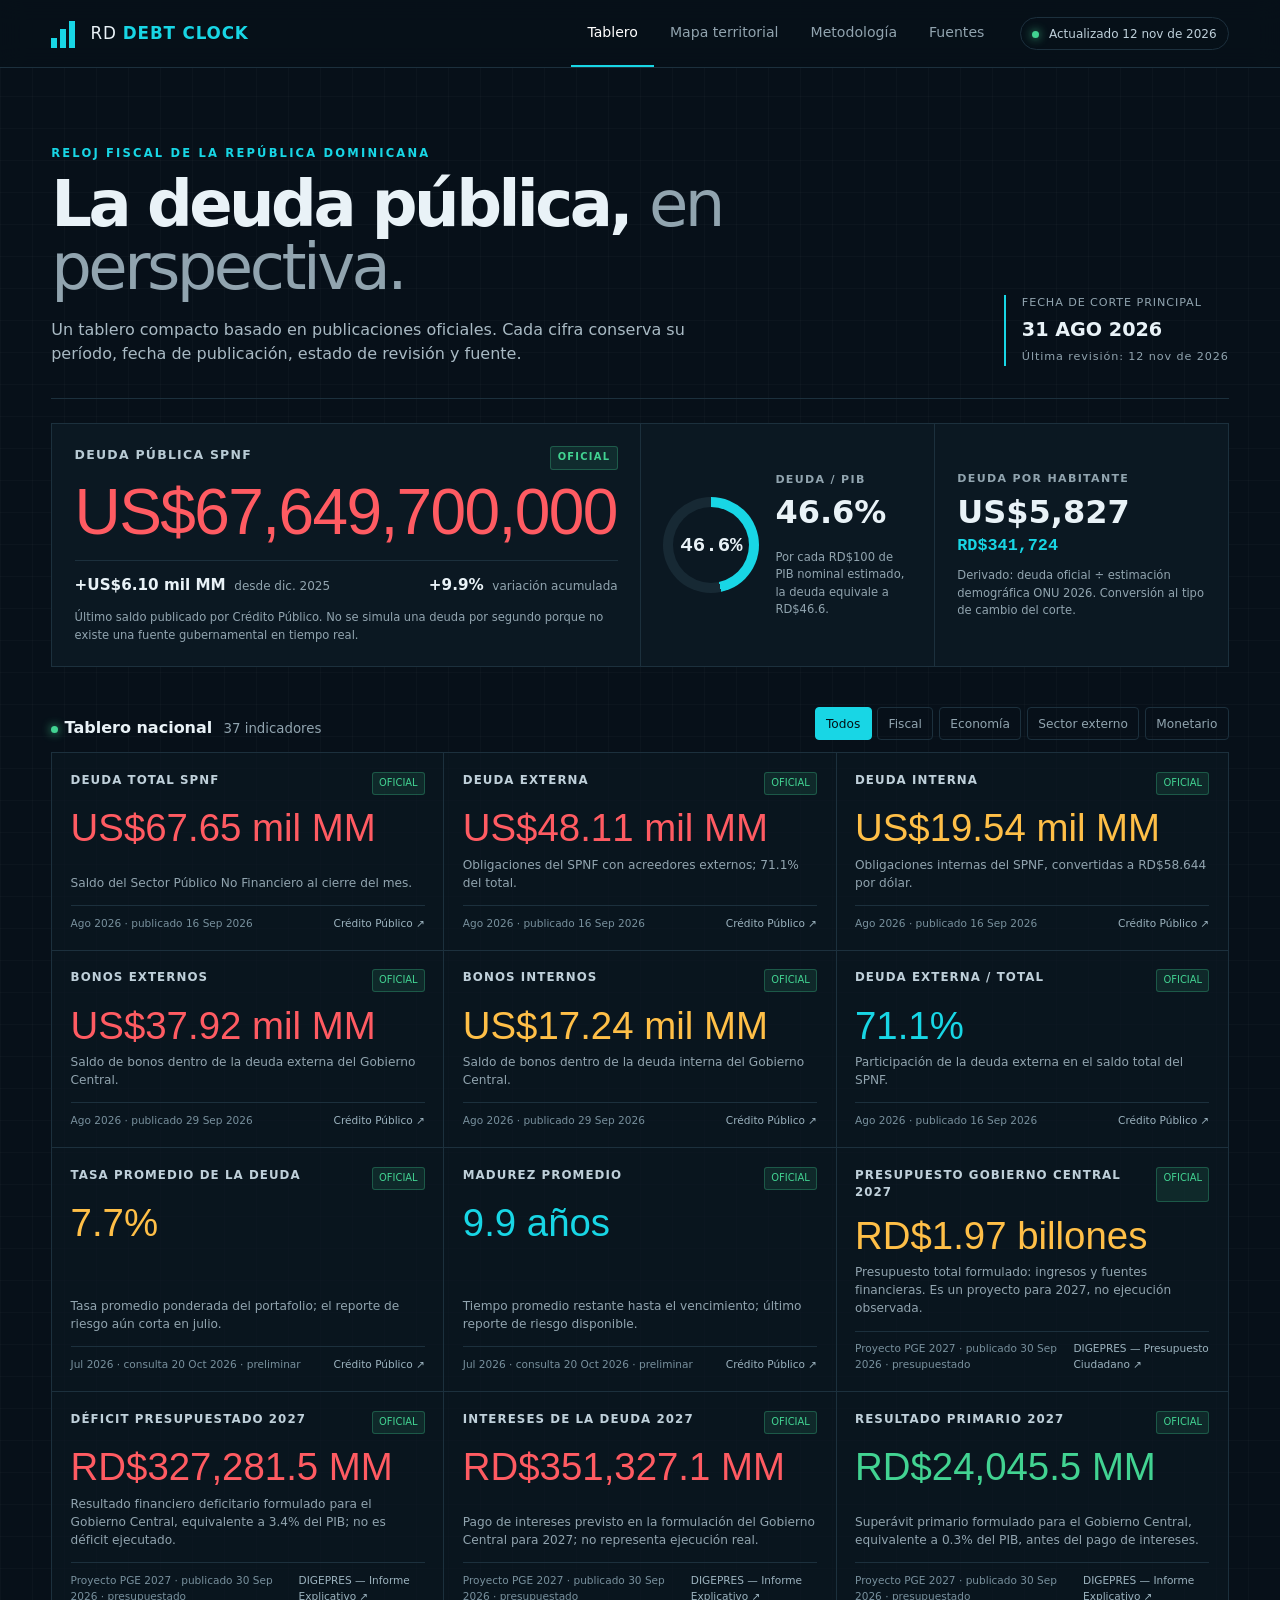
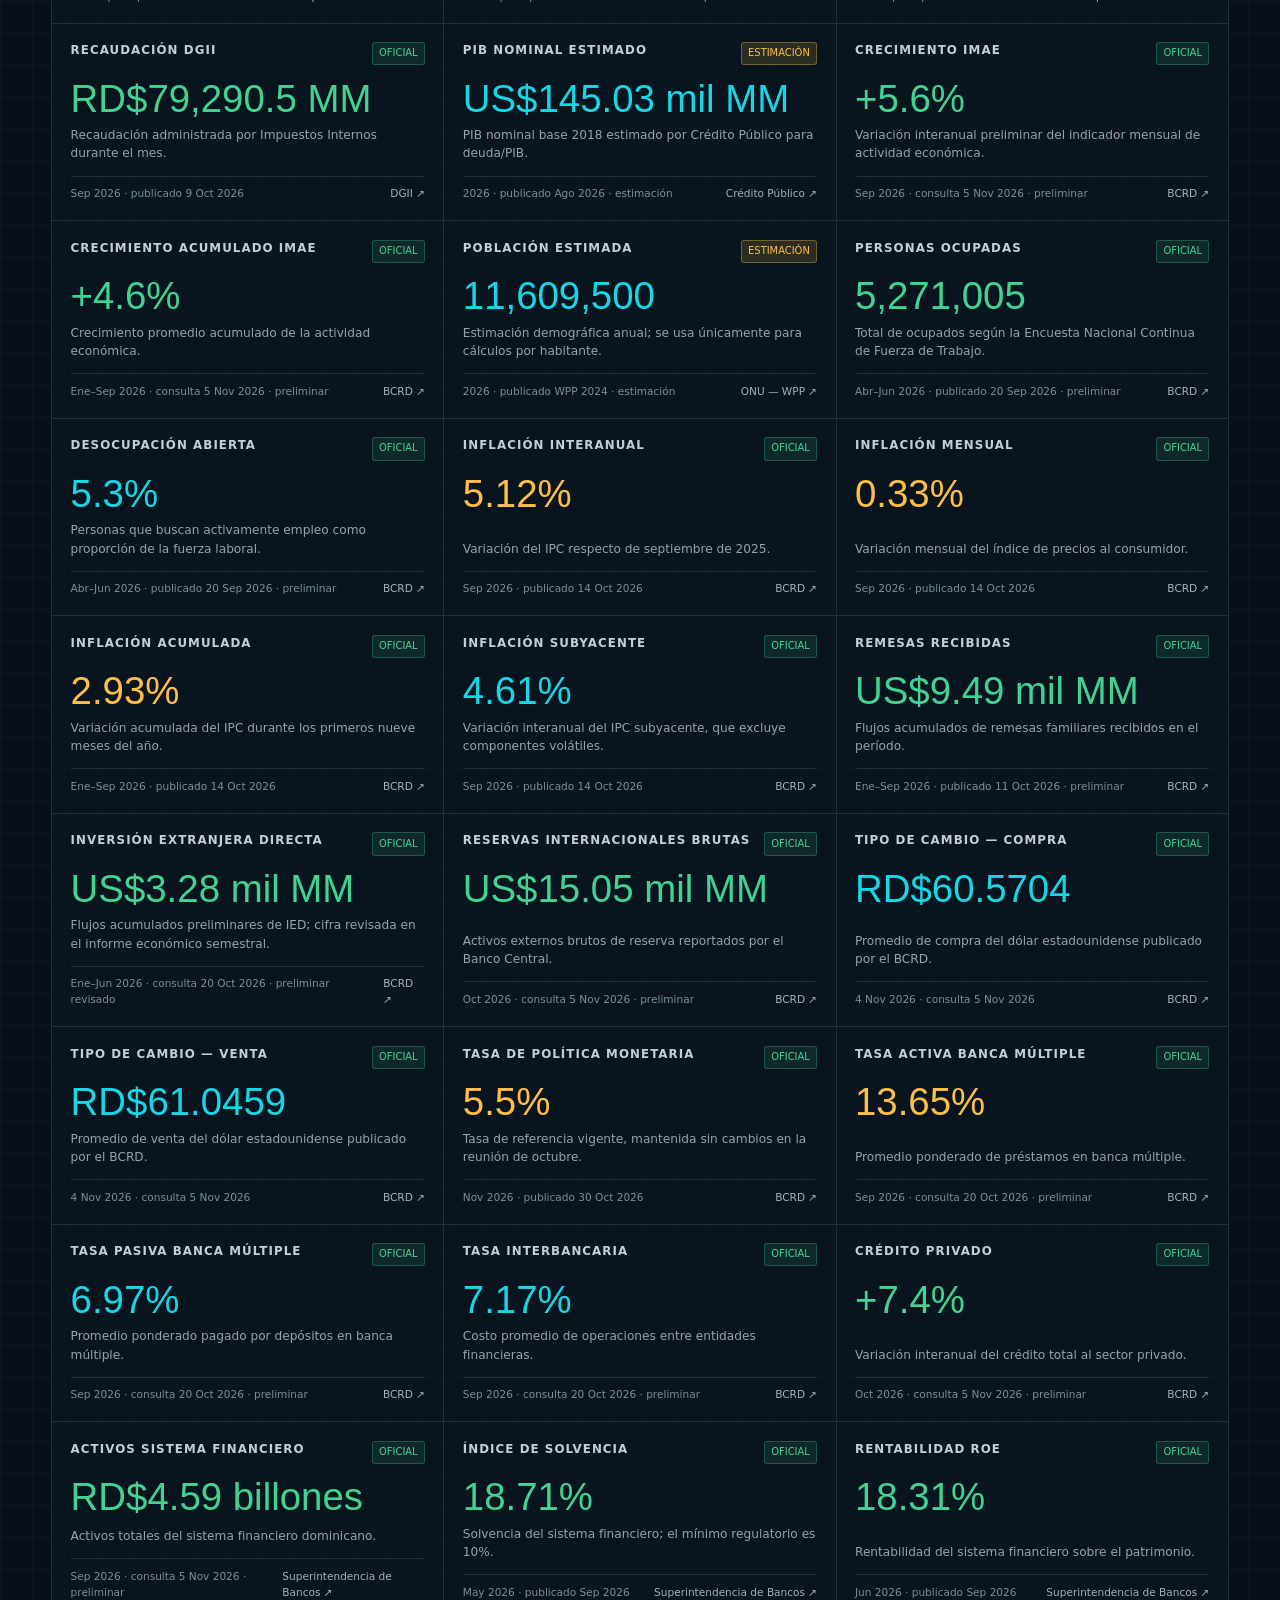
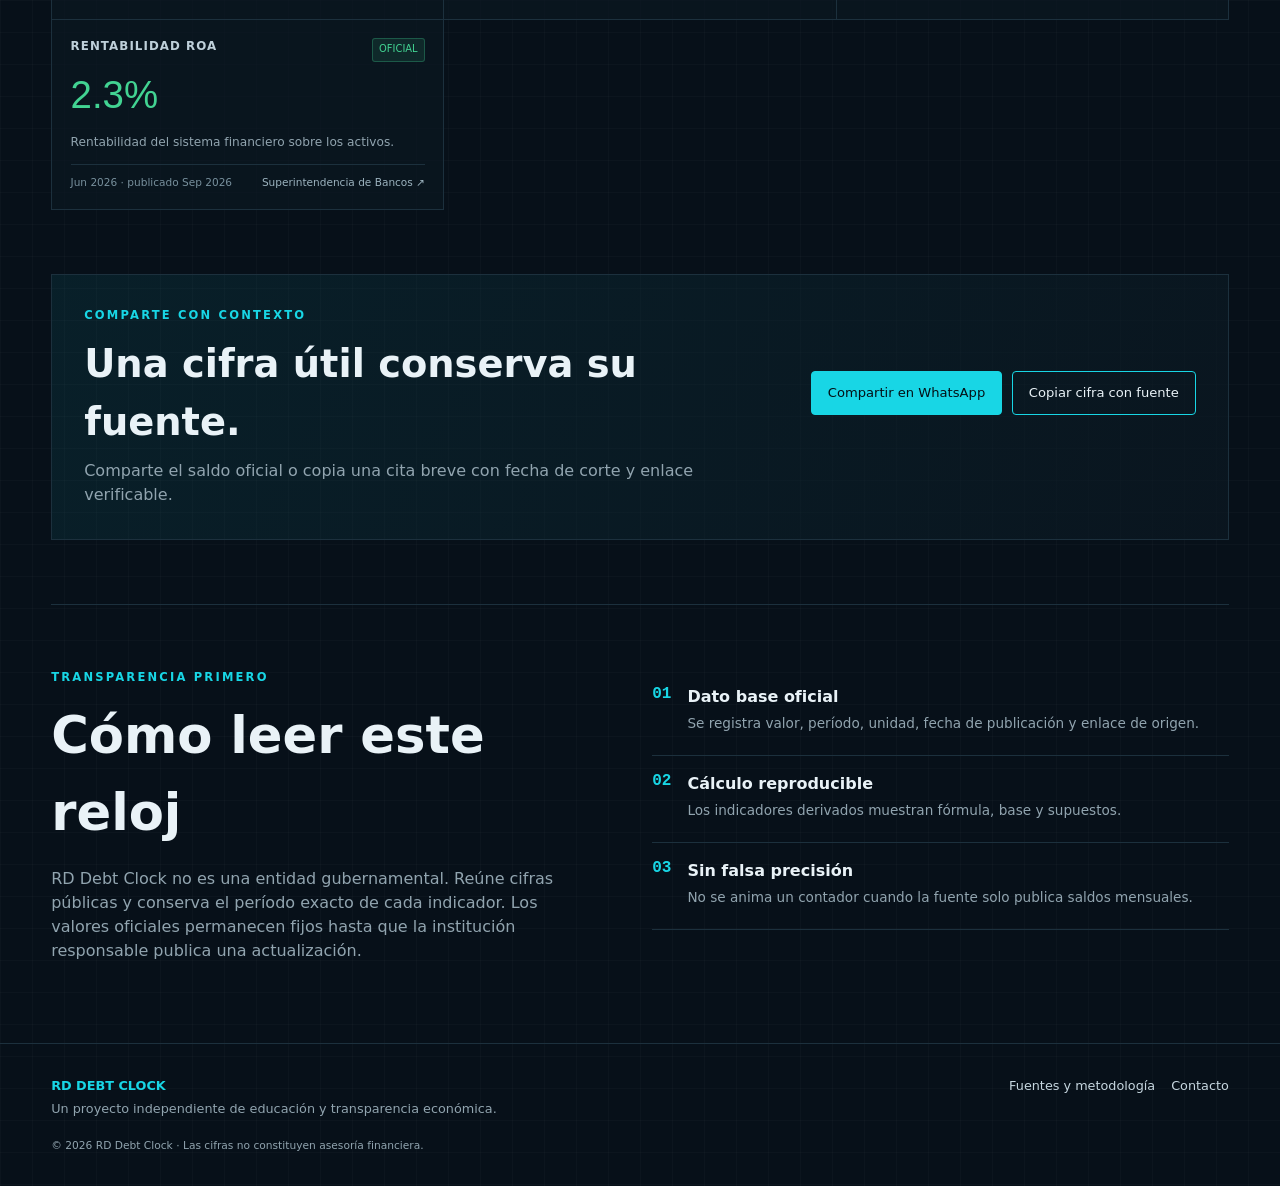
==== commit c1ae7e7f: "Añadir navegación al mapa territorial" ====
--- a/index.html
+++ b/index.html
@@ -12,7 +12,7 @@
 </head>
 <body>
   <a class="skip-link" href="#tablero">Saltar al tablero</a>
-  <header class="topbar"><a class="brand" href="/" aria-label="RD Debt Clock, inicio"><span class="brand-mark" aria-hidden="true"><i></i><i></i><i></i></span><span>RD <strong>DEBT CLOCK</strong></span></a><nav aria-label="Navegación principal"><a class="active" href="#tablero">Tablero</a><a href="#metodologia">Metodología</a><a href="fuentes.html">Fuentes</a></nav><div class="live-badge"><span></span> Actualizado 12 nov de 2026</div></header>
+  <header class="topbar"><a class="brand" href="/" aria-label="RD Debt Clock, inicio"><span class="brand-mark" aria-hidden="true"><i></i><i></i><i></i></span><span>RD <strong>DEBT CLOCK</strong></span></a><nav aria-label="Navegación principal"><a class="active" href="#tablero">Tablero</a><a href="mapa.html">Mapa territorial</a><a href="#metodologia">Metodología</a><a href="fuentes.html">Fuentes</a></nav><div class="live-badge"><span></span> Actualizado 12 nov de 2026</div></header>
   <main id="tablero">
     <section class="masthead" aria-labelledby="page-title"><div><p class="eyebrow">RELOJ FISCAL DE LA REPÚBLICA DOMINICANA</p><h1 id="page-title">La deuda pública, <em>en perspectiva.</em></h1><p class="intro">Un tablero compacto basado en publicaciones oficiales. Cada cifra conserva su período, fecha de publicación, estado de revisión y fuente.</p></div><div class="asof"><span>FECHA DE CORTE PRINCIPAL</span><strong>31 AGO 2026</strong><small>Última revisión: 12 nov de 2026</small></div></section>
     <section class="hero-grid" aria-label="Indicadores fiscales principales">
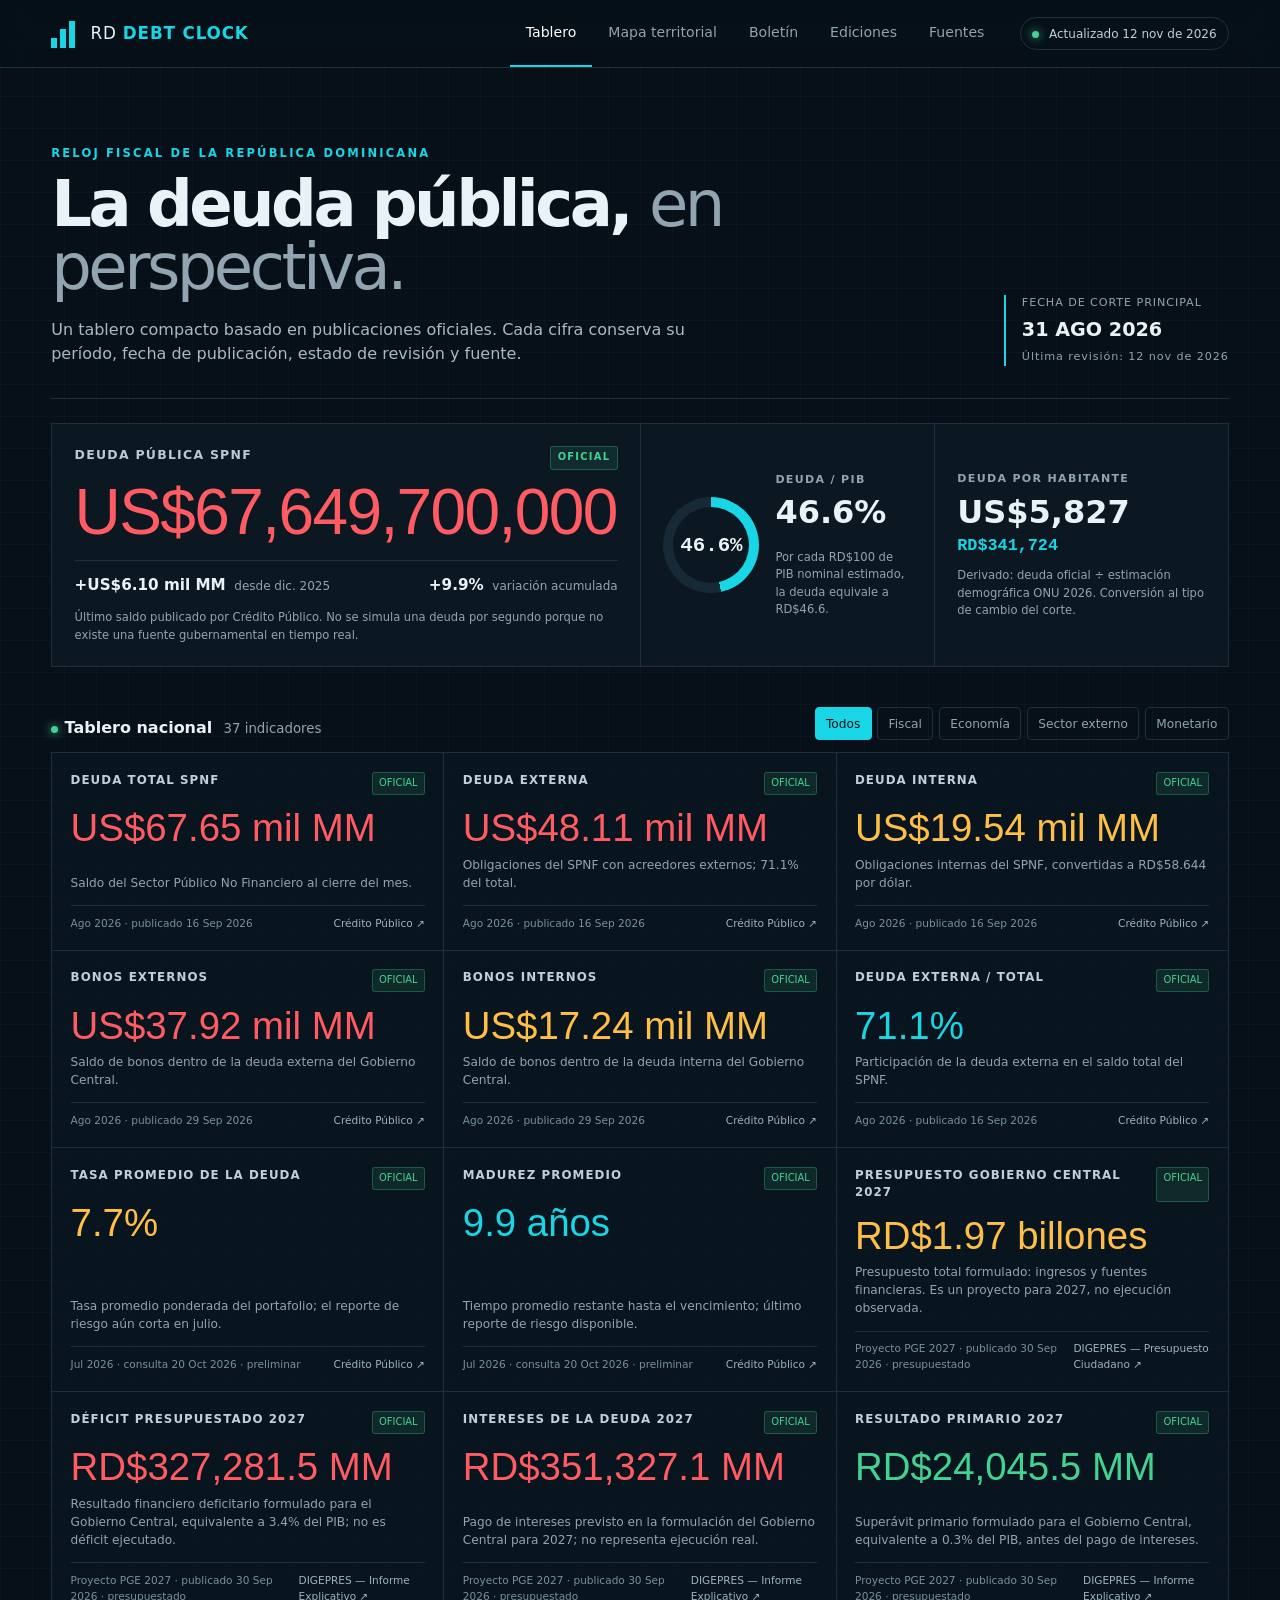
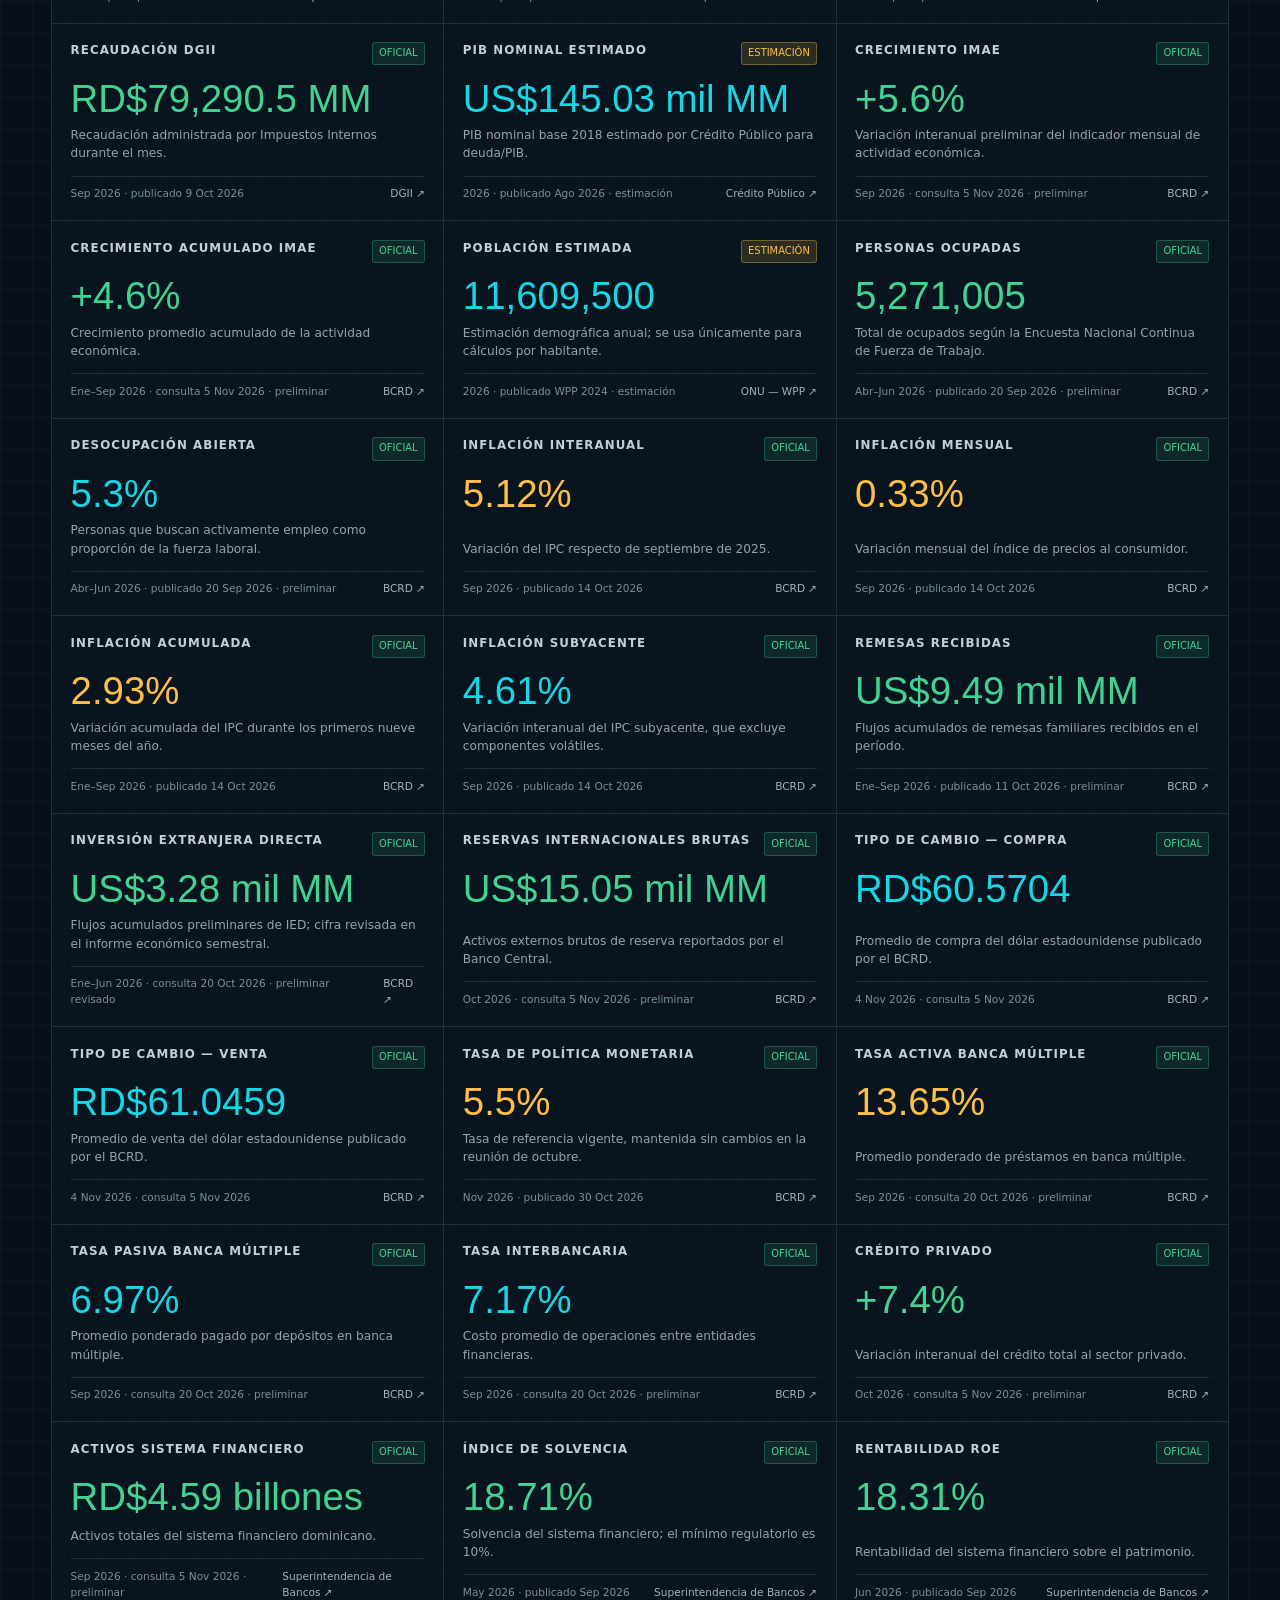
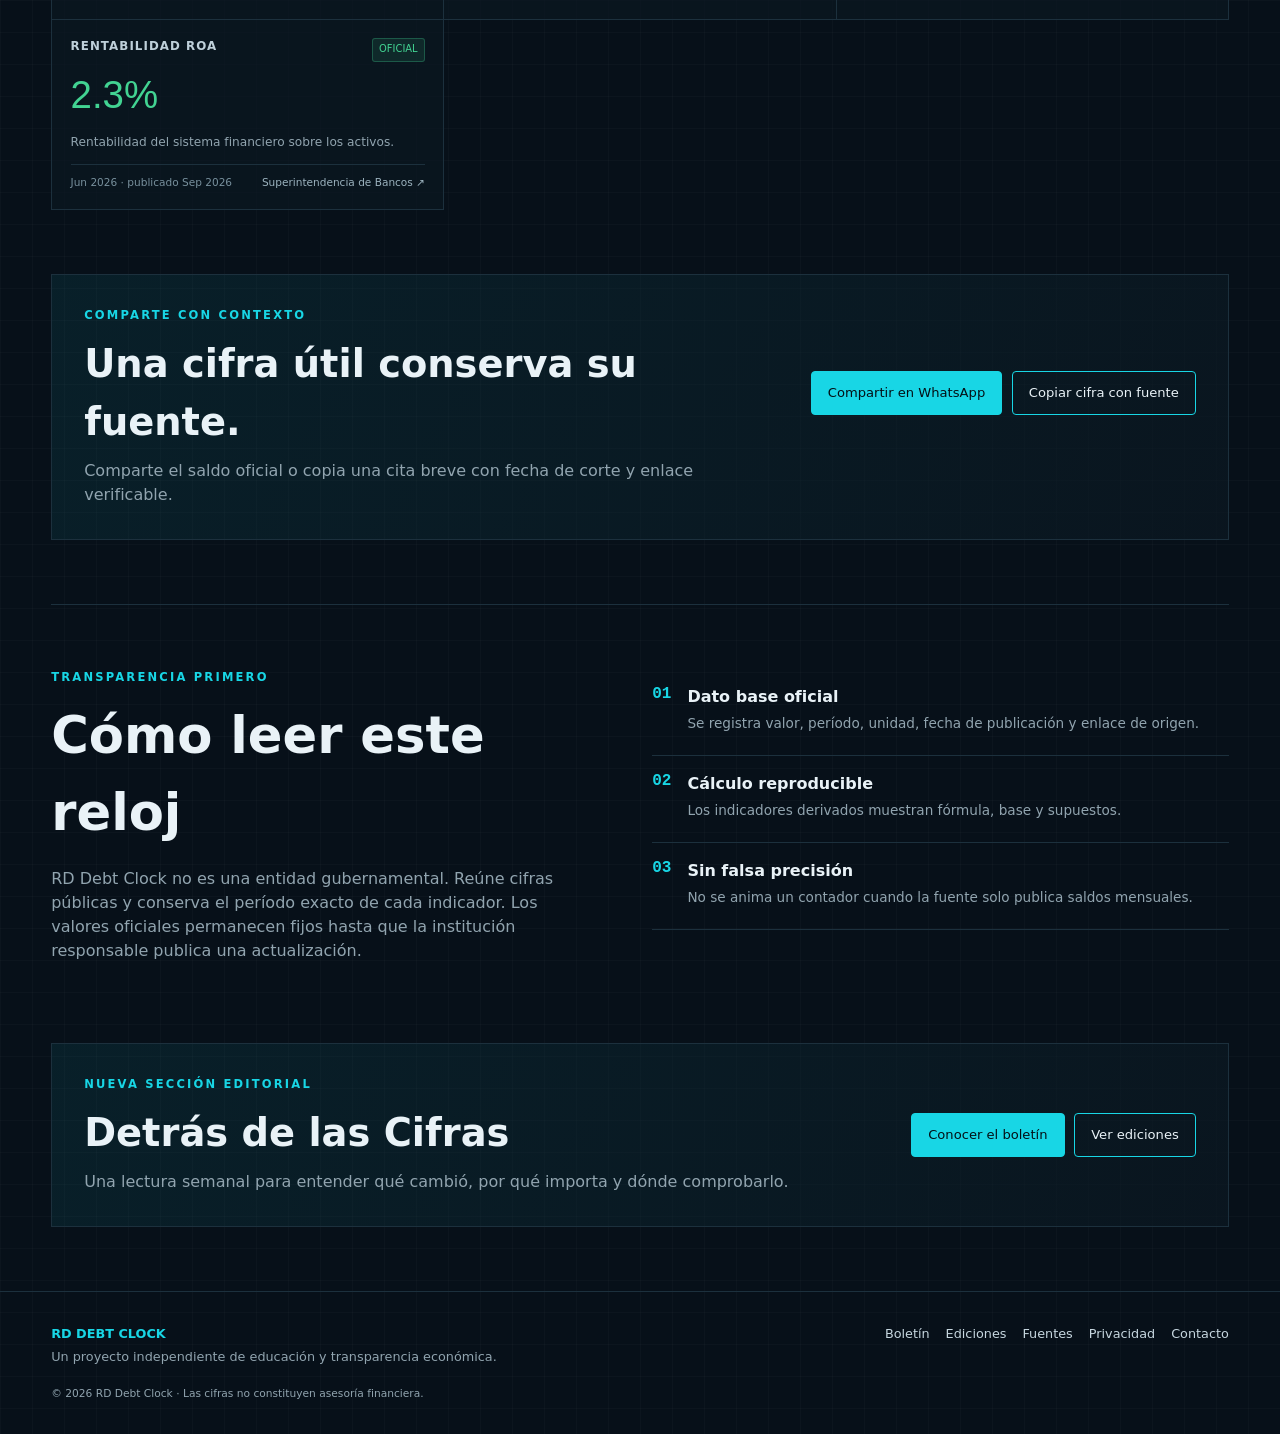
==== commit 3bed8142: "Añade sección editorial y boletín: index.html" ====
--- a/index.html
+++ b/index.html
@@ -12,7 +12,7 @@
 </head>
 <body>
   <a class="skip-link" href="#tablero">Saltar al tablero</a>
-  <header class="topbar"><a class="brand" href="/" aria-label="RD Debt Clock, inicio"><span class="brand-mark" aria-hidden="true"><i></i><i></i><i></i></span><span>RD <strong>DEBT CLOCK</strong></span></a><nav aria-label="Navegación principal"><a class="active" href="#tablero">Tablero</a><a href="mapa.html">Mapa territorial</a><a href="#metodologia">Metodología</a><a href="fuentes.html">Fuentes</a></nav><div class="live-badge"><span></span> Actualizado 12 nov de 2026</div></header>
+  <header class="topbar"><a class="brand" href="/" aria-label="RD Debt Clock, inicio"><span class="brand-mark" aria-hidden="true"><i></i><i></i><i></i></span><span>RD <strong>DEBT CLOCK</strong></span></a><nav aria-label="Navegación principal"><a class="active" href="#tablero">Tablero</a><a href="mapa.html">Mapa territorial</a><a href="boletin.html">Boletín</a><a href="ediciones.html">Ediciones</a><a href="fuentes.html">Fuentes</a></nav><div class="live-badge"><span></span> Actualizado 12 nov de 2026</div></header>
   <main id="tablero">
     <section class="masthead" aria-labelledby="page-title"><div><p class="eyebrow">RELOJ FISCAL DE LA REPÚBLICA DOMINICANA</p><h1 id="page-title">La deuda pública, <em>en perspectiva.</em></h1><p class="intro">Un tablero compacto basado en publicaciones oficiales. Cada cifra conserva su período, fecha de publicación, estado de revisión y fuente.</p></div><div class="asof"><span>FECHA DE CORTE PRINCIPAL</span><strong>31 AGO 2026</strong><small>Última revisión: 12 nov de 2026</small></div></section>
     <section class="hero-grid" aria-label="Indicadores fiscales principales">
@@ -25,6 +25,7 @@
     <section id="metrics-grid" class="metrics-grid" aria-label="Indicadores económicos"><!-- metrics:start --><article class="metric-card" data-tone="red" data-category="fiscal"><div class="top"><h3>DEUDA TOTAL SPNF</h3><span class="tag official">OFICIAL</span></div><div class="metric-value">US$67.65 mil MM</div><p>Saldo del Sector Público No Financiero al cierre del mes.</p><div class="metric-meta"><span>Ago 2026 · publicado 16 Sep 2026</span><a href="https://www.creditopublico.gob.do/inicio/novedades?codigo=2026091615" target="_blank" rel="noopener noreferrer">Crédito Público ↗</a></div></article><article class="metric-card" data-tone="red" data-category="fiscal"><div class="top"><h3>DEUDA EXTERNA</h3><span class="tag official">OFICIAL</span></div><div class="metric-value">US$48.11 mil MM</div><p>Obligaciones del SPNF con acreedores externos; 71.1% del total.</p><div class="metric-meta"><span>Ago 2026 · publicado 16 Sep 2026</span><a href="https://www.creditopublico.gob.do/inicio/estadisticas" target="_blank" rel="noopener noreferrer">Crédito Público ↗</a></div></article><article class="metric-card" data-tone="amber" data-category="fiscal"><div class="top"><h3>DEUDA INTERNA</h3><span class="tag official">OFICIAL</span></div><div class="metric-value">US$19.54 mil MM</div><p>Obligaciones internas del SPNF, convertidas a RD$58.644 por dólar.</p><div class="metric-meta"><span>Ago 2026 · publicado 16 Sep 2026</span><a href="https://www.creditopublico.gob.do/inicio/estadisticas" target="_blank" rel="noopener noreferrer">Crédito Público ↗</a></div></article><article class="metric-card" data-tone="red" data-category="fiscal"><div class="top"><h3>BONOS EXTERNOS</h3><span class="tag official">OFICIAL</span></div><div class="metric-value">US$37.92 mil MM</div><p>Saldo de bonos dentro de la deuda externa del Gobierno Central.</p><div class="metric-meta"><span>Ago 2026 · publicado 29 Sep 2026</span><a href="https://www.creditopublico.gob.do/inicio/estadisticas" target="_blank" rel="noopener noreferrer">Crédito Público ↗</a></div></article><article class="metric-card" data-tone="amber" data-category="fiscal"><div class="top"><h3>BONOS INTERNOS</h3><span class="tag official">OFICIAL</span></div><div class="metric-value">US$17.24 mil MM</div><p>Saldo de bonos dentro de la deuda interna del Gobierno Central.</p><div class="metric-meta"><span>Ago 2026 · publicado 29 Sep 2026</span><a href="https://www.creditopublico.gob.do/inicio/estadisticas" target="_blank" rel="noopener noreferrer">Crédito Público ↗</a></div></article><article class="metric-card" data-tone="cyan" data-category="fiscal"><div class="top"><h3>DEUDA EXTERNA / TOTAL</h3><span class="tag official">OFICIAL</span></div><div class="metric-value">71.1%</div><p>Participación de la deuda externa en el saldo total del SPNF.</p><div class="metric-meta"><span>Ago 2026 · publicado 16 Sep 2026</span><a href="https://www.creditopublico.gob.do/inicio/novedades?codigo=2026091615" target="_blank" rel="noopener noreferrer">Crédito Público ↗</a></div></article><article class="metric-card" data-tone="amber" data-category="fiscal"><div class="top"><h3>TASA PROMEDIO DE LA DEUDA</h3><span class="tag official">OFICIAL</span></div><div class="metric-value">7.7%</div><p>Tasa promedio ponderada del portafolio; el reporte de riesgo aún corta en julio.</p><div class="metric-meta"><span>Jul 2026 · consulta 20 Oct 2026 · preliminar</span><a href="https://www.creditopublico.gob.do/inicio/gestion_de_riesgos" target="_blank" rel="noopener noreferrer">Crédito Público ↗</a></div></article><article class="metric-card" data-tone="cyan" data-category="fiscal"><div class="top"><h3>MADUREZ PROMEDIO</h3><span class="tag official">OFICIAL</span></div><div class="metric-value">9.9 años</div><p>Tiempo promedio restante hasta el vencimiento; último reporte de riesgo disponible.</p><div class="metric-meta"><span>Jul 2026 · consulta 20 Oct 2026 · preliminar</span><a href="https://www.creditopublico.gob.do/inicio/gestion_de_riesgos" target="_blank" rel="noopener noreferrer">Crédito Público ↗</a></div></article><article class="metric-card" data-tone="amber" data-category="fiscal"><div class="top"><h3>PRESUPUESTO GOBIERNO CENTRAL 2027</h3><span class="tag official">OFICIAL</span></div><div class="metric-value">RD$1.97 billones</div><p>Presupuesto total formulado: ingresos y fuentes financieras. Es un proyecto para 2027, no ejecución observada.</p><div class="metric-meta"><span>Proyecto PGE 2027 · publicado 30 Sep 2026 · presupuestado</span><a href="https://digepres.gob.do/wp-content/uploads/2026/10/Presupuesto-Ciudadano-2027_compressed-1.pdf" target="_blank" rel="noopener noreferrer">DIGEPRES — Presupuesto Ciudadano ↗</a></div></article><article class="metric-card" data-tone="red" data-category="fiscal"><div class="top"><h3>DÉFICIT PRESUPUESTADO 2027</h3><span class="tag official">OFICIAL</span></div><div class="metric-value">RD$327,281.5 MM</div><p>Resultado financiero deficitario formulado para el Gobierno Central, equivalente a 3.4% del PIB; no es déficit ejecutado.</p><div class="metric-meta"><span>Proyecto PGE 2027 · publicado 30 Sep 2026 · presupuestado</span><a href="https://www.digepres.gob.do/wp-content/uploads/2026/10/2.-Informe-Explicativo-PGE-2027.pdfo_.pdf" target="_blank" rel="noopener noreferrer">DIGEPRES — Informe Explicativo ↗</a></div></article><article class="metric-card" data-tone="red" data-category="fiscal"><div class="top"><h3>INTERESES DE LA DEUDA 2027</h3><span class="tag official">OFICIAL</span></div><div class="metric-value">RD$351,327.1 MM</div><p>Pago de intereses previsto en la formulación del Gobierno Central para 2027; no representa ejecución real.</p><div class="metric-meta"><span>Proyecto PGE 2027 · publicado 30 Sep 2026 · presupuestado</span><a href="https://www.digepres.gob.do/wp-content/uploads/2026/10/2.-Informe-Explicativo-PGE-2027.pdfo_.pdf" target="_blank" rel="noopener noreferrer">DIGEPRES — Informe Explicativo ↗</a></div></article><article class="metric-card" data-tone="green" data-category="fiscal"><div class="top"><h3>RESULTADO PRIMARIO 2027</h3><span class="tag official">OFICIAL</span></div><div class="metric-value">RD$24,045.5 MM</div><p>Superávit primario formulado para el Gobierno Central, equivalente a 0.3% del PIB, antes del pago de intereses.</p><div class="metric-meta"><span>Proyecto PGE 2027 · publicado 30 Sep 2026 · presupuestado</span><a href="https://www.digepres.gob.do/wp-content/uploads/2026/10/2.-Informe-Explicativo-PGE-2027.pdfo_.pdf" target="_blank" rel="noopener noreferrer">DIGEPRES — Informe Explicativo ↗</a></div></article><article class="metric-card" data-tone="green" data-category="fiscal"><div class="top"><h3>RECAUDACIÓN DGII</h3><span class="tag official">OFICIAL</span></div><div class="metric-value">RD$79,290.5 MM</div><p>Recaudación administrada por Impuestos Internos durante el mes.</p><div class="metric-meta"><span>Sep 2026 · publicado 9 Oct 2026</span><a href="https://dgii.gov.do/noticias/Paginas/DGII-recauda-79290.5-millones-septiembre-2026.aspx" target="_blank" rel="noopener noreferrer">DGII ↗</a></div></article><article class="metric-card" data-tone="cyan" data-category="economia"><div class="top"><h3>PIB NOMINAL ESTIMADO</h3><span class="tag estimate">ESTIMACIÓN</span></div><div class="metric-value">US$145.03 mil MM</div><p>PIB nominal base 2018 estimado por Crédito Público para deuda/PIB.</p><div class="metric-meta"><span>2026 · publicado Ago 2026 · estimación</span><a href="https://www.creditopublico.gob.do/inicio/novedades?codigo=2026091615" target="_blank" rel="noopener noreferrer">Crédito Público ↗</a></div></article><article class="metric-card" data-tone="green" data-category="economia"><div class="top"><h3>CRECIMIENTO IMAE</h3><span class="tag official">OFICIAL</span></div><div class="metric-value">+5.6%</div><p>Variación interanual preliminar del indicador mensual de actividad económica.</p><div class="metric-meta"><span>Sep 2026 · consulta 5 Nov 2026 · preliminar</span><a href="https://www.bancentral.gov.do/a/d/6705-valdez-albizu-anuncio-que-la-economia-dominicana-crecio-56--interanual-en-septiembre-2026" target="_blank" rel="noopener noreferrer">BCRD ↗</a></div></article><article class="metric-card" data-tone="green" data-category="economia"><div class="top"><h3>CRECIMIENTO ACUMULADO IMAE</h3><span class="tag official">OFICIAL</span></div><div class="metric-value">+4.6%</div><p>Crecimiento promedio acumulado de la actividad económica.</p><div class="metric-meta"><span>Ene–Sep 2026 · consulta 5 Nov 2026 · preliminar</span><a href="https://www.bancentral.gov.do/a/d/6705-valdez-albizu-anuncio-que-la-economia-dominicana-crecio-56--interanual-en-septiembre-2026" target="_blank" rel="noopener noreferrer">BCRD ↗</a></div></article><article class="metric-card" data-tone="cyan" data-category="economia"><div class="top"><h3>POBLACIÓN ESTIMADA</h3><span class="tag estimate">ESTIMACIÓN</span></div><div class="metric-value">11,609,500</div><p>Estimación demográfica anual; se usa únicamente para cálculos por habitante.</p><div class="metric-meta"><span>2026 · publicado WPP 2024 · estimación</span><a href="https://population.un.org/wpp/" target="_blank" rel="noopener noreferrer">ONU — WPP ↗</a></div></article><article class="metric-card" data-tone="green" data-category="economia"><div class="top"><h3>PERSONAS OCUPADAS</h3><span class="tag official">OFICIAL</span></div><div class="metric-value">5,271,005</div><p>Total de ocupados según la Encuesta Nacional Continua de Fuerza de Trabajo.</p><div class="metric-meta"><span>Abr–Jun 2026 · publicado 20 Sep 2026 · preliminar</span><a href="https://www.bancentral.gov.do/a/d/6666" target="_blank" rel="noopener noreferrer">BCRD ↗</a></div></article><article class="metric-card" data-tone="cyan" data-category="economia"><div class="top"><h3>DESOCUPACIÓN ABIERTA</h3><span class="tag official">OFICIAL</span></div><div class="metric-value">5.3%</div><p>Personas que buscan activamente empleo como proporción de la fuerza laboral.</p><div class="metric-meta"><span>Abr–Jun 2026 · publicado 20 Sep 2026 · preliminar</span><a href="https://www.bancentral.gov.do/a/d/6666" target="_blank" rel="noopener noreferrer">BCRD ↗</a></div></article><article class="metric-card" data-tone="amber" data-category="economia"><div class="top"><h3>INFLACIÓN INTERANUAL</h3><span class="tag official">OFICIAL</span></div><div class="metric-value">5.12%</div><p>Variación del IPC respecto de septiembre de 2025.</p><div class="metric-meta"><span>Sep 2026 · publicado 14 Oct 2026</span><a href="https://www.bancentral.gov.do/a/d/6694-bcrd-informa-que-la-variacion-mensual-del-ipc-de-septiembre-fue-de-033-" target="_blank" rel="noopener noreferrer">BCRD ↗</a></div></article><article class="metric-card" data-tone="amber" data-category="economia"><div class="top"><h3>INFLACIÓN MENSUAL</h3><span class="tag official">OFICIAL</span></div><div class="metric-value">0.33%</div><p>Variación mensual del índice de precios al consumidor.</p><div class="metric-meta"><span>Sep 2026 · publicado 14 Oct 2026</span><a href="https://www.bancentral.gov.do/a/d/6694-bcrd-informa-que-la-variacion-mensual-del-ipc-de-septiembre-fue-de-033-" target="_blank" rel="noopener noreferrer">BCRD ↗</a></div></article><article class="metric-card" data-tone="amber" data-category="economia"><div class="top"><h3>INFLACIÓN ACUMULADA</h3><span class="tag official">OFICIAL</span></div><div class="metric-value">2.93%</div><p>Variación acumulada del IPC durante los primeros nueve meses del año.</p><div class="metric-meta"><span>Ene–Sep 2026 · publicado 14 Oct 2026</span><a href="https://www.bancentral.gov.do/a/d/6694-bcrd-informa-que-la-variacion-mensual-del-ipc-de-septiembre-fue-de-033-" target="_blank" rel="noopener noreferrer">BCRD ↗</a></div></article><article class="metric-card" data-tone="cyan" data-category="economia"><div class="top"><h3>INFLACIÓN SUBYACENTE</h3><span class="tag official">OFICIAL</span></div><div class="metric-value">4.61%</div><p>Variación interanual del IPC subyacente, que excluye componentes volátiles.</p><div class="metric-meta"><span>Sep 2026 · publicado 14 Oct 2026</span><a href="https://www.bancentral.gov.do/a/d/6694-bcrd-informa-que-la-variacion-mensual-del-ipc-de-septiembre-fue-de-033-" target="_blank" rel="noopener noreferrer">BCRD ↗</a></div></article><article class="metric-card" data-tone="green" data-category="externo"><div class="top"><h3>REMESAS RECIBIDAS</h3><span class="tag official">OFICIAL</span></div><div class="metric-value">US$9.49 mil MM</div><p>Flujos acumulados de remesas familiares recibidos en el período.</p><div class="metric-meta"><span>Ene–Sep 2026 · publicado 11 Oct 2026 · preliminar</span><a href="https://www.bancentral.gov.do/a/d/6691-bcrd-informa-que-los-flujos-de-remesas-alcanzaron-los-us94898-millones-en-el-periodo-eneroseptiembre-de-2026" target="_blank" rel="noopener noreferrer">BCRD ↗</a></div></article><article class="metric-card" data-tone="green" data-category="externo"><div class="top"><h3>INVERSIÓN EXTRANJERA DIRECTA</h3><span class="tag official">OFICIAL</span></div><div class="metric-value">US$3.28 mil MM</div><p>Flujos acumulados preliminares de IED; cifra revisada en el informe económico semestral.</p><div class="metric-meta"><span>Ene–Jun 2026 · consulta 20 Oct 2026 · preliminar revisado</span><a href="https://cdn.bancentral.gov.do/documents/publicaciones-economicas/informe-de-la-economia-dominicana/documents/infeco_definitivo2026-06.pdf" target="_blank" rel="noopener noreferrer">BCRD ↗</a></div></article><article class="metric-card" data-tone="green" data-category="externo"><div class="top"><h3>RESERVAS INTERNACIONALES BRUTAS</h3><span class="tag official">OFICIAL</span></div><div class="metric-value">US$15.05 mil MM</div><p>Activos externos brutos de reserva reportados por el Banco Central.</p><div class="metric-meta"><span>Oct 2026 · consulta 5 Nov 2026 · preliminar</span><a href="https://cdn.bancentral.gov.do/documents/estadisticas/sector-externo/documents/reservas_internacionales.xlsx" target="_blank" rel="noopener noreferrer">BCRD ↗</a></div></article><article class="metric-card" data-tone="cyan" data-category="externo"><div class="top"><h3>TIPO DE CAMBIO — COMPRA</h3><span class="tag official">OFICIAL</span></div><div class="metric-value">RD$60.5704</div><p>Promedio de compra del dólar estadounidense publicado por el BCRD.</p><div class="metric-meta"><span>4 Nov 2026 · consulta 5 Nov 2026</span><a href="https://www.bancentral.gov.do/SectorExterno/HistoricoTasas" target="_blank" rel="noopener noreferrer">BCRD ↗</a></div></article><article class="metric-card" data-tone="cyan" data-category="externo"><div class="top"><h3>TIPO DE CAMBIO — VENTA</h3><span class="tag official">OFICIAL</span></div><div class="metric-value">RD$61.0459</div><p>Promedio de venta del dólar estadounidense publicado por el BCRD.</p><div class="metric-meta"><span>4 Nov 2026 · consulta 5 Nov 2026</span><a href="https://www.bancentral.gov.do/SectorExterno/HistoricoTasas" target="_blank" rel="noopener noreferrer">BCRD ↗</a></div></article><article class="metric-card" data-tone="amber" data-category="monetario"><div class="top"><h3>TASA DE POLÍTICA MONETARIA</h3><span class="tag official">OFICIAL</span></div><div class="metric-value">5.5%</div><p>Tasa de referencia vigente, mantenida sin cambios en la reunión de octubre.</p><div class="metric-meta"><span>Nov 2026 · publicado 30 Oct 2026</span><a href="https://www.bancentral.gov.do/a/d/6709" target="_blank" rel="noopener noreferrer">BCRD ↗</a></div></article><article class="metric-card" data-tone="amber" data-category="monetario"><div class="top"><h3>TASA ACTIVA BANCA MÚLTIPLE</h3><span class="tag official">OFICIAL</span></div><div class="metric-value">13.65%</div><p>Promedio ponderado de préstamos en banca múltiple.</p><div class="metric-meta"><span>Sep 2026 · consulta 20 Oct 2026 · preliminar</span><a href="https://www.bancentral.gov.do/a/CustomView/2536-sector-monetario-y-financiero" target="_blank" rel="noopener noreferrer">BCRD ↗</a></div></article><article class="metric-card" data-tone="cyan" data-category="monetario"><div class="top"><h3>TASA PASIVA BANCA MÚLTIPLE</h3><span class="tag official">OFICIAL</span></div><div class="metric-value">6.97%</div><p>Promedio ponderado pagado por depósitos en banca múltiple.</p><div class="metric-meta"><span>Sep 2026 · consulta 20 Oct 2026 · preliminar</span><a href="https://www.bancentral.gov.do/a/CustomView/2536-sector-monetario-y-financiero" target="_blank" rel="noopener noreferrer">BCRD ↗</a></div></article><article class="metric-card" data-tone="cyan" data-category="monetario"><div class="top"><h3>TASA INTERBANCARIA</h3><span class="tag official">OFICIAL</span></div><div class="metric-value">7.17%</div><p>Costo promedio de operaciones entre entidades financieras.</p><div class="metric-meta"><span>Sep 2026 · consulta 20 Oct 2026 · preliminar</span><a href="https://cdn.bancentral.gov.do/documents/estadisticas/sector-monetario-y-financiero/documents/operaciones_interb.xls" target="_blank" rel="noopener noreferrer">BCRD ↗</a></div></article><article class="metric-card" data-tone="green" data-category="monetario"><div class="top"><h3>CRÉDITO PRIVADO</h3><span class="tag official">OFICIAL</span></div><div class="metric-value">+7.4%</div><p>Variación interanual del crédito total al sector privado.</p><div class="metric-meta"><span>Oct 2026 · consulta 5 Nov 2026 · preliminar</span><a href="https://www.bancentral.gov.do/a/CustomView/2536-sector-monetario-y-financiero" target="_blank" rel="noopener noreferrer">BCRD ↗</a></div></article><article class="metric-card" data-tone="green" data-category="monetario"><div class="top"><h3>ACTIVOS SISTEMA FINANCIERO</h3><span class="tag official">OFICIAL</span></div><div class="metric-value">RD$4.59 billones</div><p>Activos totales del sistema financiero dominicano.</p><div class="metric-meta"><span>Sep 2026 · consulta 5 Nov 2026 · preliminar</span><a href="https://www.sb.gob.do/" target="_blank" rel="noopener noreferrer">Superintendencia de Bancos ↗</a></div></article><article class="metric-card" data-tone="green" data-category="monetario"><div class="top"><h3>ÍNDICE DE SOLVENCIA</h3><span class="tag official">OFICIAL</span></div><div class="metric-value">18.71%</div><p>Solvencia del sistema financiero; el mínimo regulatorio es 10%.</p><div class="metric-meta"><span>May 2026 · publicado Sep 2026</span><a href="https://sb.gob.do/prensa/activos-del-sistema-financiero-alcanzaron-los-rd-447-billones-en-junio-de-2026/" target="_blank" rel="noopener noreferrer">Superintendencia de Bancos ↗</a></div></article><article class="metric-card" data-tone="green" data-category="monetario"><div class="top"><h3>RENTABILIDAD ROE</h3><span class="tag official">OFICIAL</span></div><div class="metric-value">18.31%</div><p>Rentabilidad del sistema financiero sobre el patrimonio.</p><div class="metric-meta"><span>Jun 2026 · publicado Sep 2026</span><a href="https://sb.gob.do/prensa/activos-del-sistema-financiero-alcanzaron-los-rd-447-billones-en-junio-de-2026/" target="_blank" rel="noopener noreferrer">Superintendencia de Bancos ↗</a></div></article><article class="metric-card" data-tone="green" data-category="monetario"><div class="top"><h3>RENTABILIDAD ROA</h3><span class="tag official">OFICIAL</span></div><div class="metric-value">2.3%</div><p>Rentabilidad del sistema financiero sobre los activos.</p><div class="metric-meta"><span>Jun 2026 · publicado Sep 2026</span><a href="https://sb.gob.do/prensa/activos-del-sistema-financiero-alcanzaron-los-rd-447-billones-en-junio-de-2026/" target="_blank" rel="noopener noreferrer">Superintendencia de Bancos ↗</a></div></article><!-- metrics:end --></section>
     <section class="share-panel" aria-labelledby="share-title"><div><p class="eyebrow">COMPARTE CON CONTEXTO</p><h2 id="share-title">Una cifra útil conserva su fuente.</h2><p>Comparte el saldo oficial o copia una cita breve con fecha de corte y enlace verificable.</p></div><div class="share-actions"><a class="button primary" href="https://wa.me/?text=Deuda%20p%C3%BAblica%20SPNF%20de%20Rep%C3%BAblica%20Dominicana%3A%20US%2467%2C649.7%20millones%20al%2031%20de%20agosto%20de%202026.%20Fuente%20y%20metodolog%C3%ADa%3A%20https%3A%2F%2Frddebtclock.com%2F" target="_blank" rel="noopener noreferrer">Compartir en WhatsApp</a><button class="button" id="copy-citation" type="button" data-copy="Deuda pública SPNF de República Dominicana: US$67,649.7 millones al 31 de agosto de 2026. Fuente y metodología: https://rddebtclock.com/">Copiar cifra con fuente</button><span id="copy-status" role="status" aria-live="polite"></span></div></section>
     <section id="metodologia" class="methodology"><div><p class="eyebrow">TRANSPARENCIA PRIMERO</p><h2>Cómo leer este reloj</h2><p>RD Debt Clock no es una entidad gubernamental. Reúne cifras públicas y conserva el período exacto de cada indicador. Los valores oficiales permanecen fijos hasta que la institución responsable publica una actualización.</p></div><ol><li><span>01</span><div><strong>Dato base oficial</strong><p>Se registra valor, período, unidad, fecha de publicación y enlace de origen.</p></div></li><li><span>02</span><div><strong>Cálculo reproducible</strong><p>Los indicadores derivados muestran fórmula, base y supuestos.</p></div></li><li><span>03</span><div><strong>Sin falsa precisión</strong><p>No se anima un contador cuando la fuente solo publica saldos mensuales.</p></div></li></ol></section>
+    <section class="share-panel" aria-labelledby="newsletter-title"><div><p class="eyebrow">NUEVA SECCIÓN EDITORIAL</p><h2 id="newsletter-title">Detrás de las Cifras</h2><p>Una lectura semanal para entender qué cambió, por qué importa y dónde comprobarlo.</p></div><div class="share-actions"><a class="button primary" href="boletin.html">Conocer el boletín</a><a class="button" href="ediciones.html">Ver ediciones</a></div></section>
   </main>
-  <footer><div><strong>RD DEBT CLOCK</strong><p>Un proyecto independiente de educación y transparencia económica.</p></div><div><a href="fuentes.html">Fuentes y metodología</a><a href="mailto:rddebtclock@gmail.com">Contacto</a></div><small>© <span id="year"></span> RD Debt Clock · Las cifras no constituyen asesoría financiera.</small></footer>
+  <footer><div><strong>RD DEBT CLOCK</strong><p>Un proyecto independiente de educación y transparencia económica.</p></div><div><a href="boletin.html">Boletín</a><a href="ediciones.html">Ediciones</a><a href="fuentes.html">Fuentes</a><a href="privacidad.html">Privacidad</a><a href="mailto:rddebtclock@gmail.com">Contacto</a></div><small>© <span id="year"></span> RD Debt Clock · Las cifras no constituyen asesoría financiera.</small></footer>
 </body></html>
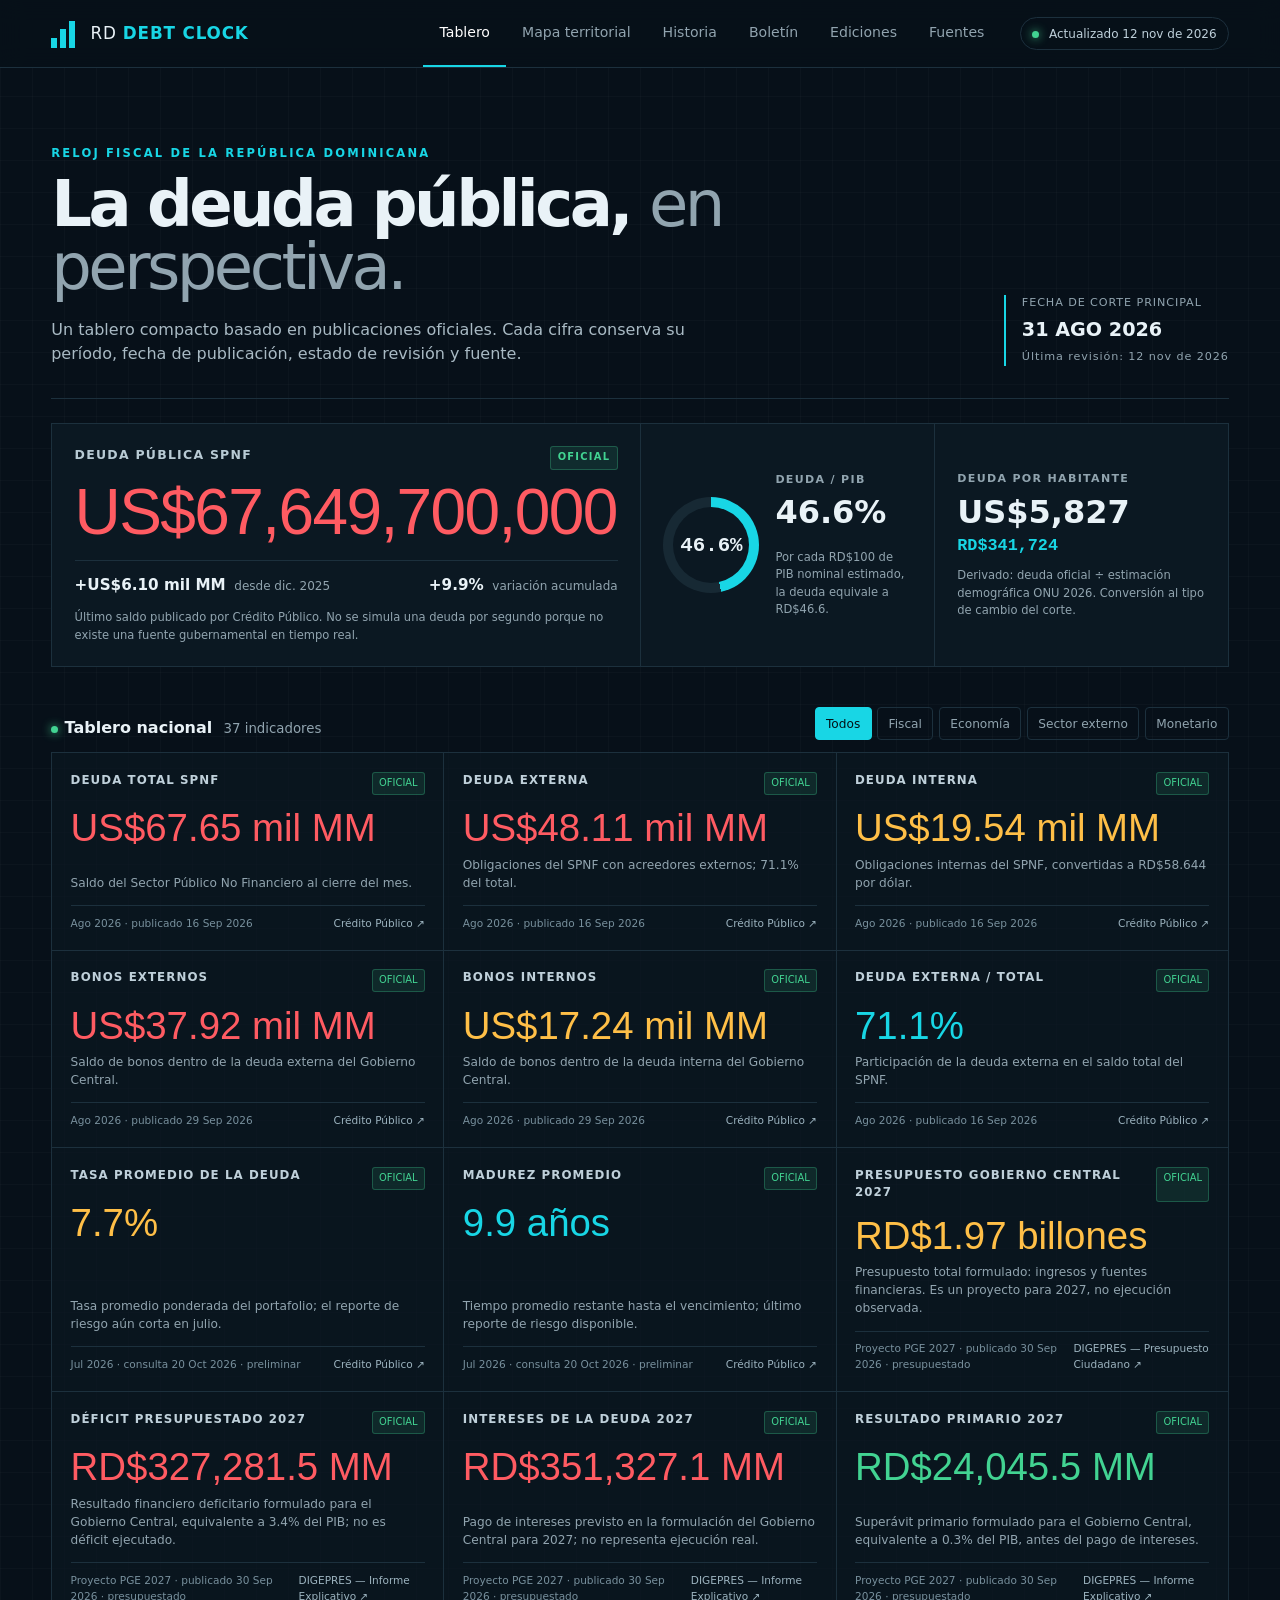
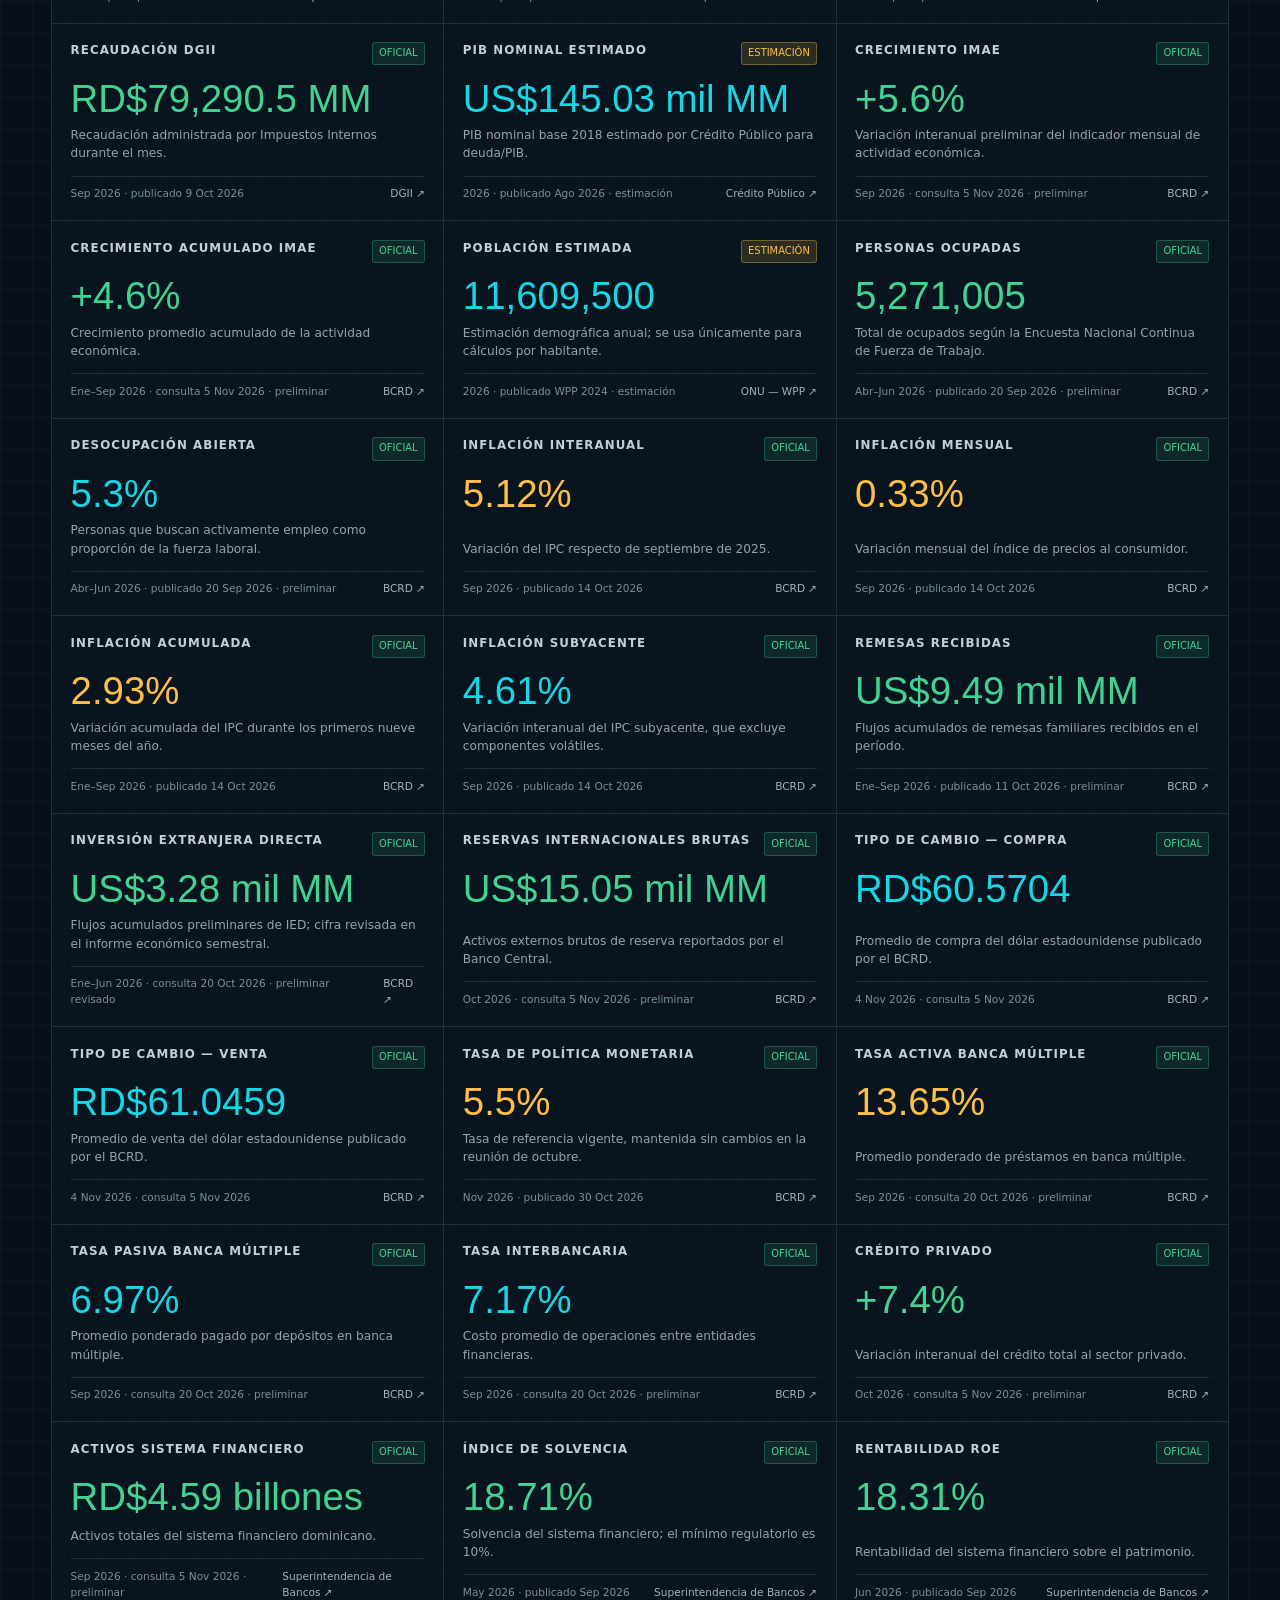
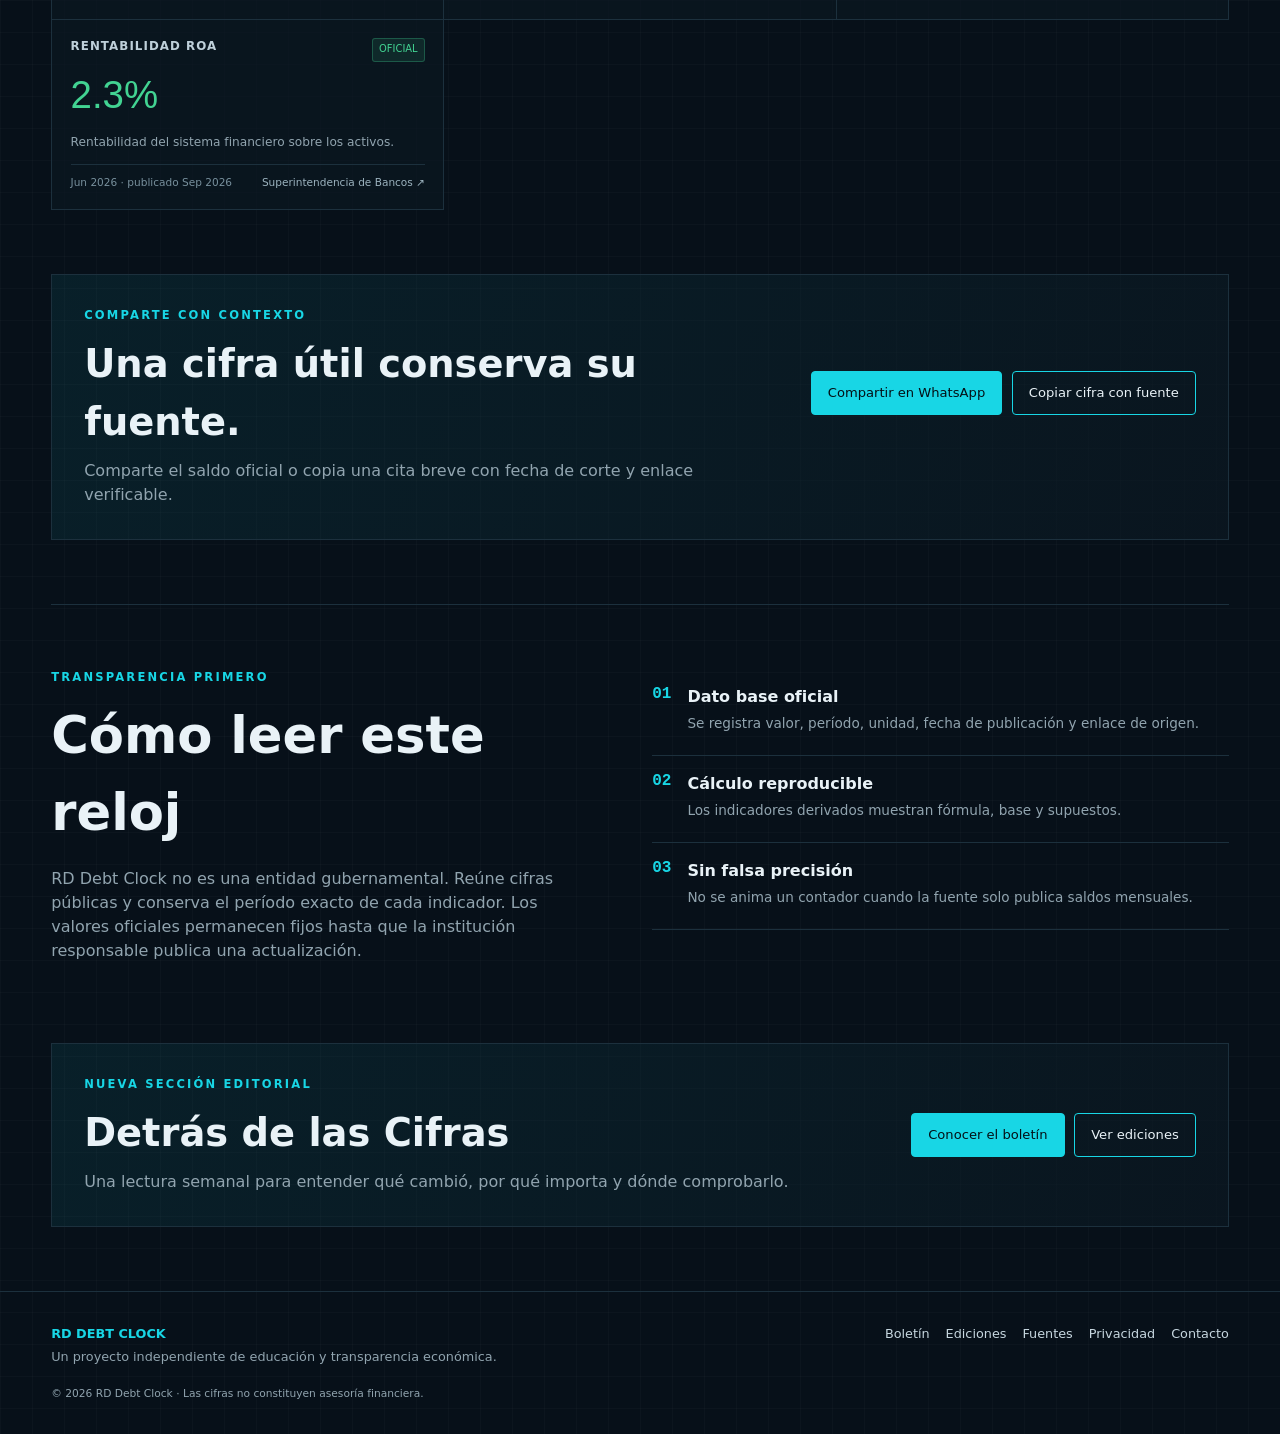
==== commit 1eb8ebcc: "Añade Historia a index.html" ====
--- a/index.html
+++ b/index.html
@@ -12,7 +12,7 @@
 </head>
 <body>
   <a class="skip-link" href="#tablero">Saltar al tablero</a>
-  <header class="topbar"><a class="brand" href="/" aria-label="RD Debt Clock, inicio"><span class="brand-mark" aria-hidden="true"><i></i><i></i><i></i></span><span>RD <strong>DEBT CLOCK</strong></span></a><nav aria-label="Navegación principal"><a class="active" href="#tablero">Tablero</a><a href="mapa.html">Mapa territorial</a><a href="boletin.html">Boletín</a><a href="ediciones.html">Ediciones</a><a href="fuentes.html">Fuentes</a></nav><div class="live-badge"><span></span> Actualizado 12 nov de 2026</div></header>
+  <header class="topbar"><a class="brand" href="/" aria-label="RD Debt Clock, inicio"><span class="brand-mark" aria-hidden="true"><i></i><i></i><i></i></span><span>RD <strong>DEBT CLOCK</strong></span></a><nav aria-label="Navegación principal"><a class="active" href="#tablero">Tablero</a><a href="mapa.html">Mapa territorial</a><a href="historia.html">Historia</a><a href="boletin.html">Boletín</a><a href="ediciones.html">Ediciones</a><a href="fuentes.html">Fuentes</a></nav><div class="live-badge"><span></span> Actualizado 12 nov de 2026</div></header>
   <main id="tablero">
     <section class="masthead" aria-labelledby="page-title"><div><p class="eyebrow">RELOJ FISCAL DE LA REPÚBLICA DOMINICANA</p><h1 id="page-title">La deuda pública, <em>en perspectiva.</em></h1><p class="intro">Un tablero compacto basado en publicaciones oficiales. Cada cifra conserva su período, fecha de publicación, estado de revisión y fuente.</p></div><div class="asof"><span>FECHA DE CORTE PRINCIPAL</span><strong>31 AGO 2026</strong><small>Última revisión: 12 nov de 2026</small></div></section>
     <section class="hero-grid" aria-label="Indicadores fiscales principales">
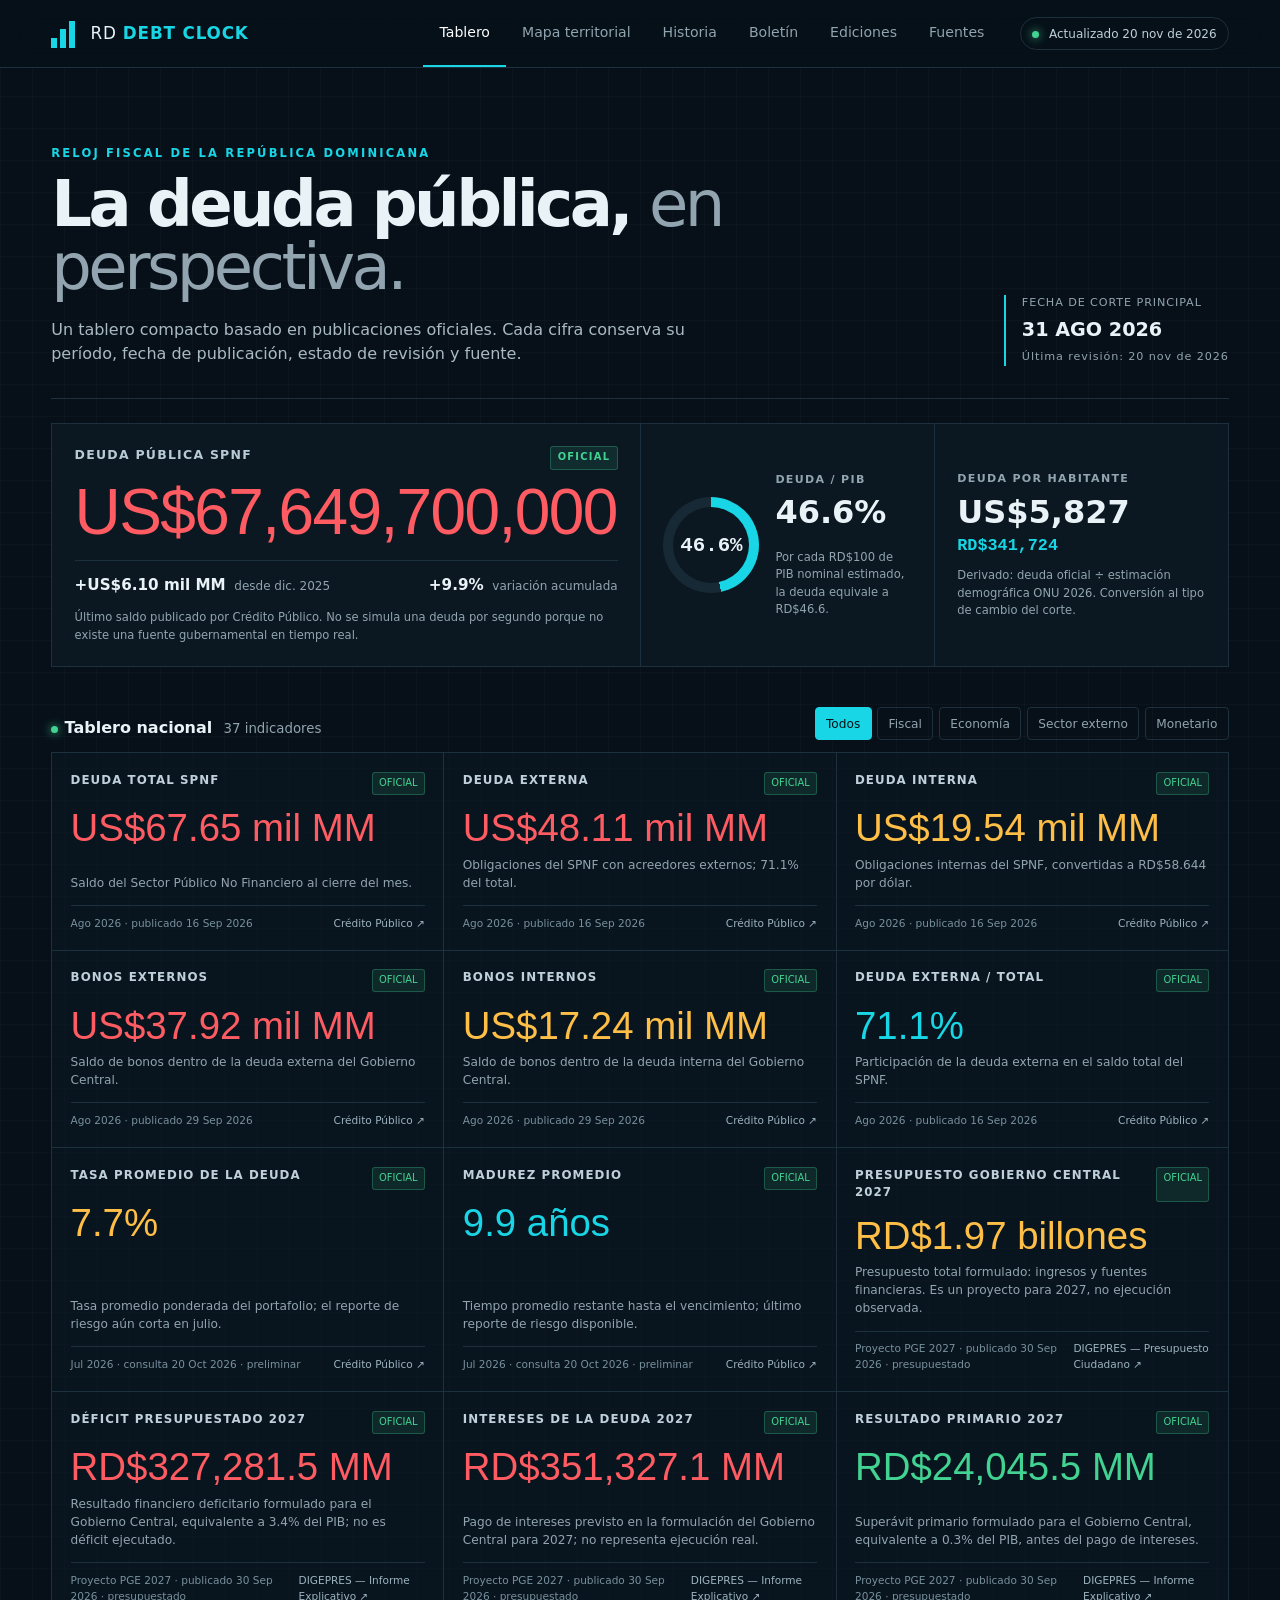
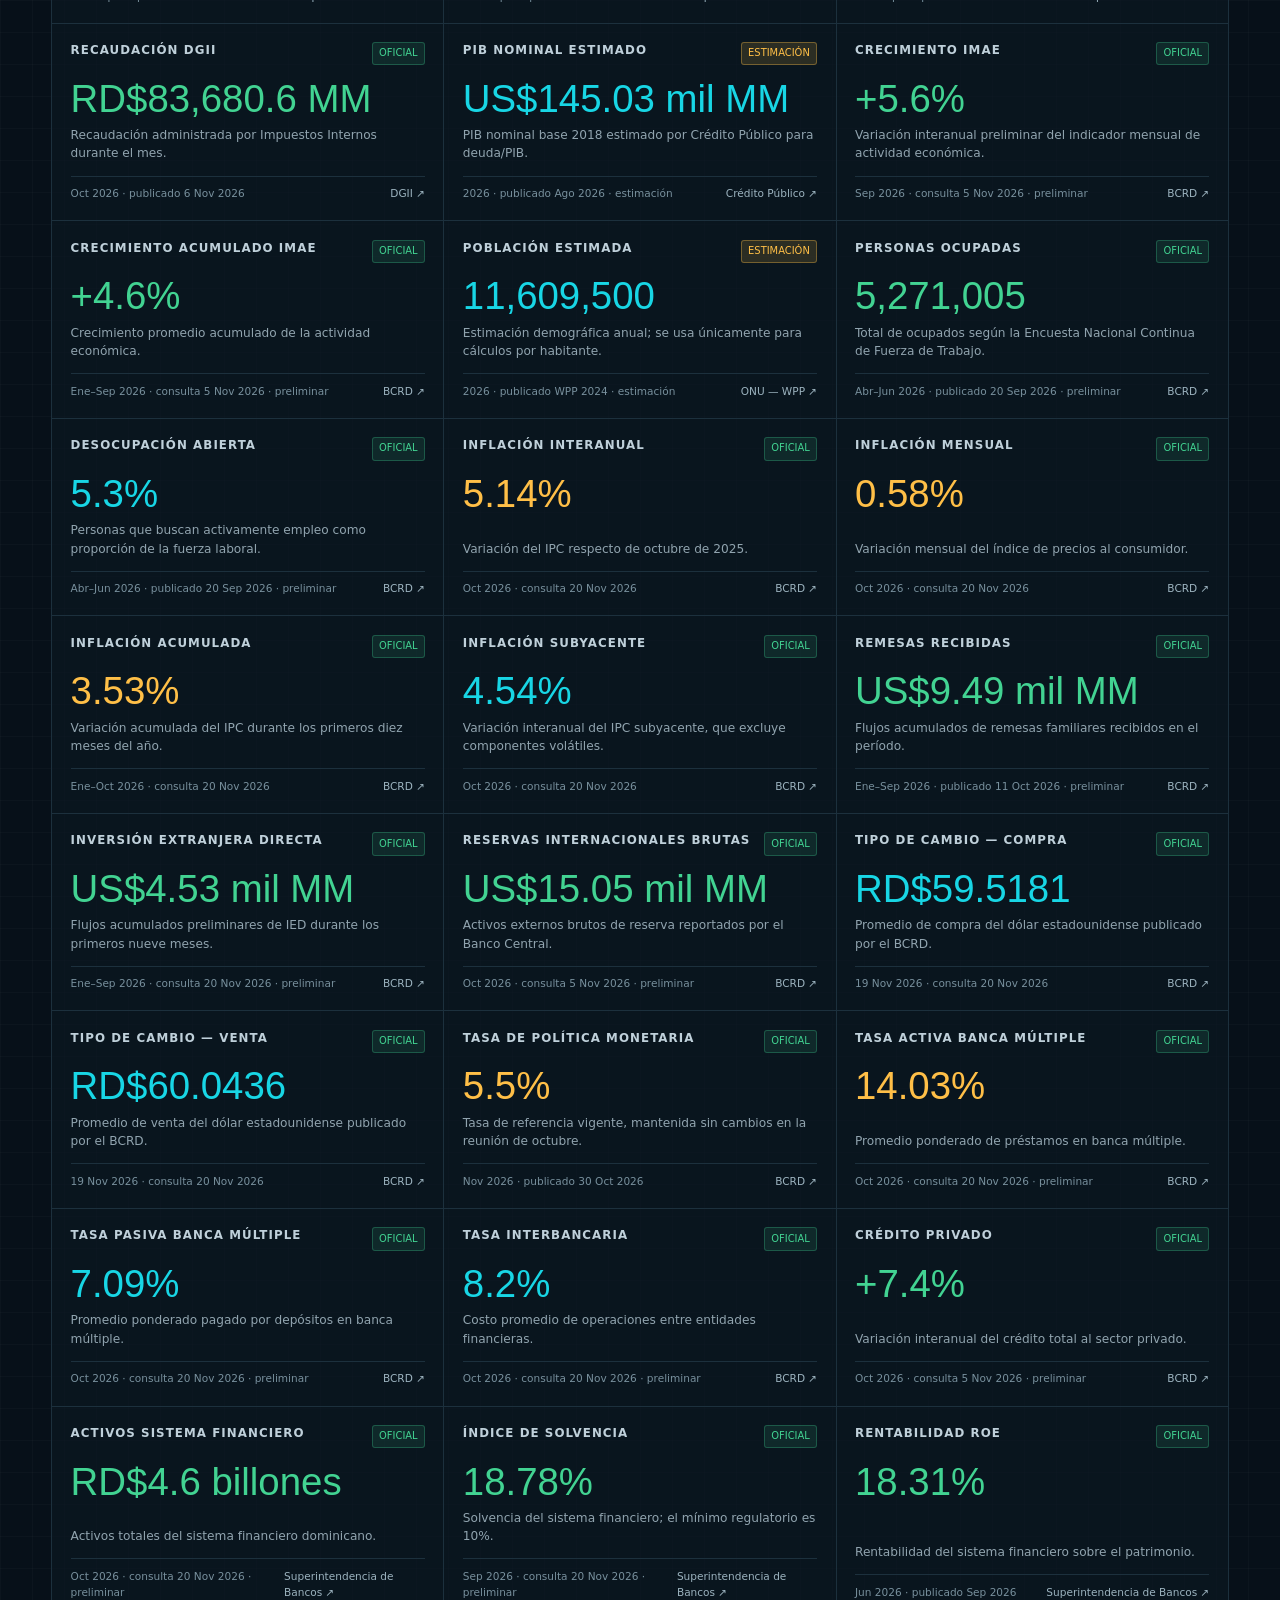
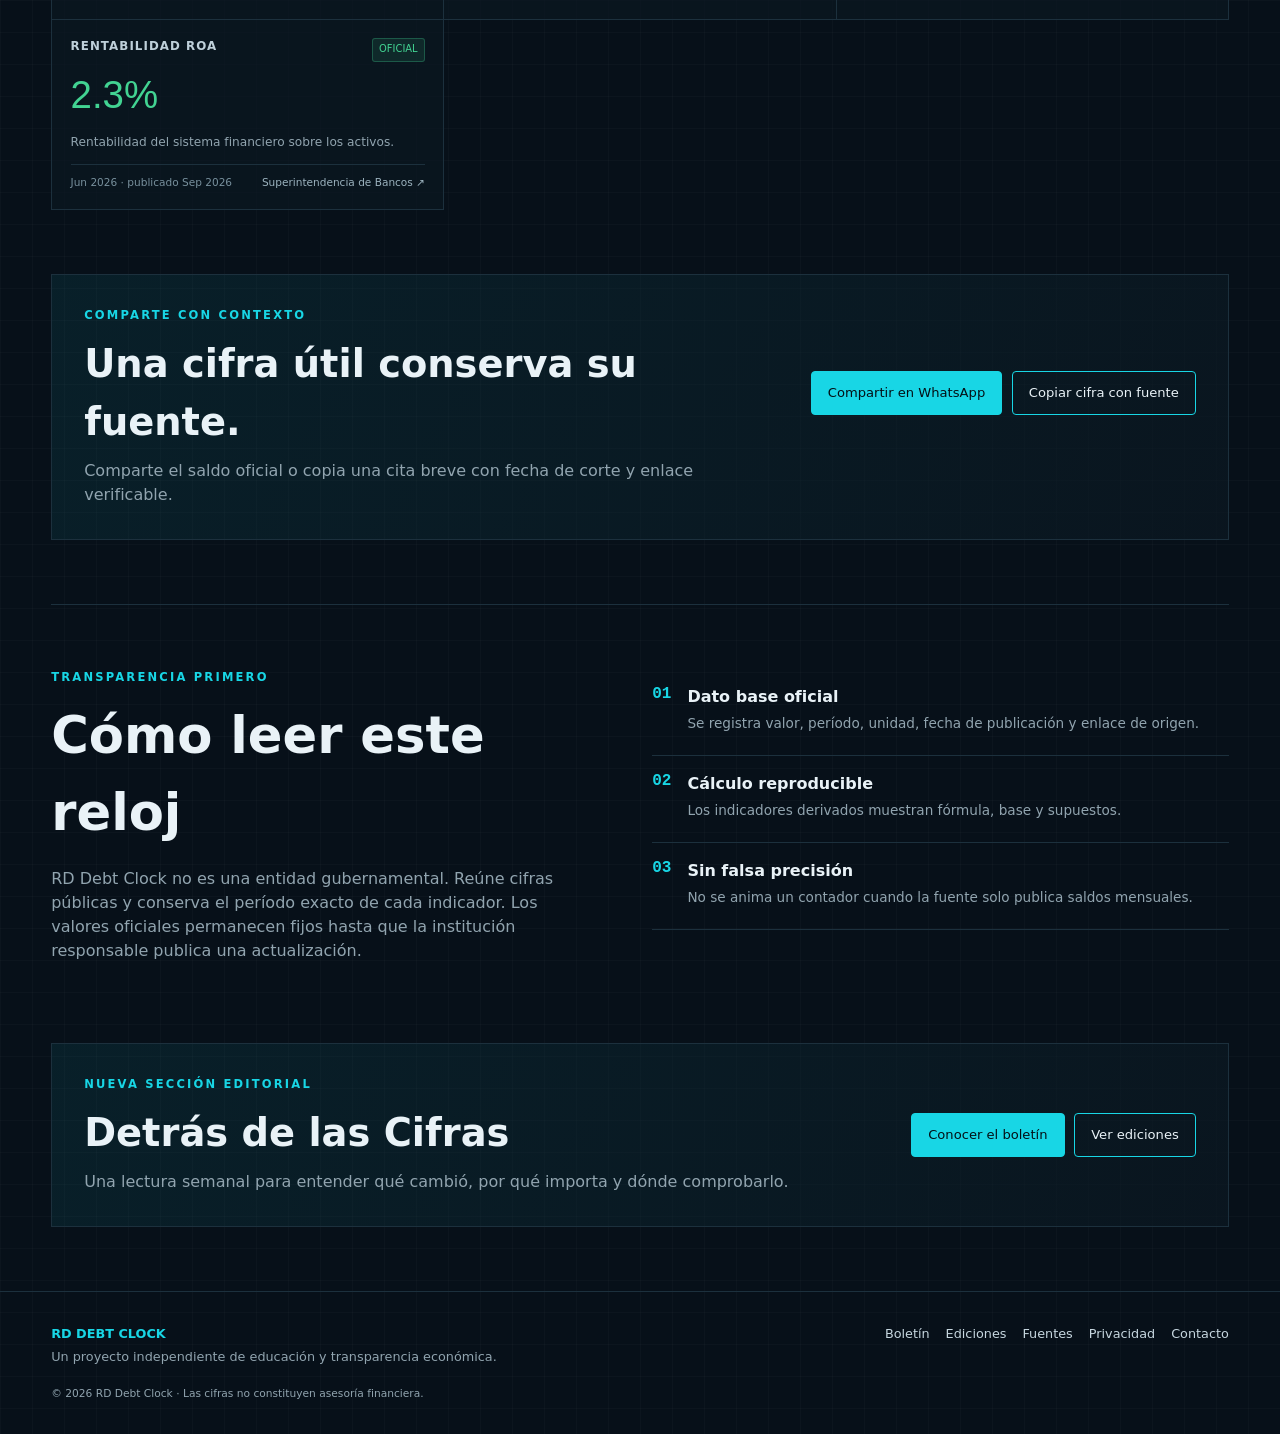
==== commit 3576ede8: "Actualiza index.html al 20 de noviembre" ====
--- a/index.html
+++ b/index.html
@@ -2,27 +2,27 @@
 <html lang="es">
 <head>
   <meta charset="utf-8"><meta name="viewport" content="width=device-width,initial-scale=1">
-  <meta name="description" content="Deuda pública de República Dominicana, deuda por habitante, deuda/PIB y 35 indicadores económicos con fuentes oficiales y metodología transparente."><meta name="theme-color" content="#071019">
+  <meta name="description" content="Deuda pública de República Dominicana, deuda por habitante, deuda/PIB y 37 indicadores económicos con fuentes oficiales y metodología transparente."><meta name="theme-color" content="#071019">
   <link rel="canonical" href="https://rddebtclock.com/">
   <meta property="og:type" content="website"><meta property="og:locale" content="es_DO"><meta property="og:site_name" content="RD Debt Clock">
   <meta property="og:title" content="Deuda pública de República Dominicana hoy — RD Debt Clock"><meta property="og:description" content="US$67,649.7 millones de deuda pública SPNF al 31 de agosto de 2026. Consulta cifras, metodología y fuentes oficiales."><meta property="og:url" content="https://rddebtclock.com/"><meta property="og:image" content="https://rddebtclock.com/og-card.png"><meta property="og:image:width" content="1200"><meta property="og:image:height" content="630"><meta property="og:image:alt" content="RD Debt Clock: deuda pública SPNF de US$67,649.7 millones al 31 de agosto de 2026">
   <meta name="twitter:card" content="summary_large_image"><meta name="twitter:title" content="Deuda pública de República Dominicana hoy — RD Debt Clock"><meta name="twitter:description" content="Datos oficiales, períodos, fuentes y metodología transparente."><meta name="twitter:image" content="https://rddebtclock.com/og-card.png">
   <title>Deuda pública de República Dominicana hoy — RD Debt Clock</title><link rel="manifest" href="manifest.json"><link rel="stylesheet" href="style.css?v=20261105b"><link rel="stylesheet" href="enhancements.css"><script src="script.js" defer></script>
-  <script type="application/ld+json">{"@context":"https://schema.org","@type":"Dataset","name":"RD Debt Clock — Indicadores de deuda pública y economía dominicana","description":"Conjunto de indicadores de deuda pública, economía, sector externo y sistema monetario de la República Dominicana, compilados desde fuentes oficiales.","url":"https://rddebtclock.com/","inLanguage":"es-DO","dateModified":"2026-11-12","temporalCoverage":"2026","spatialCoverage":{"@type":"Place","name":"República Dominicana"},"creator":{"@type":"Organization","name":"RD Debt Clock","url":"https://rddebtclock.com/"},"license":"https://creativecommons.org/licenses/by/4.0/","isAccessibleForFree":true,"distribution":{"@type":"DataDownload","encodingFormat":"application/json","contentUrl":"https://rddebtclock.com/data/data.json"},"isBasedOn":["https://www.creditopublico.gob.do/inicio/estadisticas","https://www.bancentral.gov.do/","https://digepres.gob.do/","https://dgii.gov.do/","https://sb.gob.do/"]}</script>
+  <script type="application/ld+json">{"@context":"https://schema.org","@type":"Dataset","name":"RD Debt Clock — Indicadores de deuda pública y economía dominicana","description":"Conjunto de indicadores de deuda pública, economía, sector externo y sistema monetario de la República Dominicana, compilados desde fuentes oficiales.","url":"https://rddebtclock.com/","inLanguage":"es-DO","dateModified":"2026-11-20","temporalCoverage":"2026","spatialCoverage":{"@type":"Place","name":"República Dominicana"},"creator":{"@type":"Organization","name":"RD Debt Clock","url":"https://rddebtclock.com/"},"license":"https://creativecommons.org/licenses/by/4.0/","isAccessibleForFree":true,"distribution":{"@type":"DataDownload","encodingFormat":"application/json","contentUrl":"https://rddebtclock.com/data/data.json"},"isBasedOn":["https://www.creditopublico.gob.do/inicio/estadisticas","https://www.bancentral.gov.do/","https://digepres.gob.do/","https://dgii.gov.do/","https://sb.gob.do/"]}</script>
 </head>
 <body>
   <a class="skip-link" href="#tablero">Saltar al tablero</a>
-  <header class="topbar"><a class="brand" href="/" aria-label="RD Debt Clock, inicio"><span class="brand-mark" aria-hidden="true"><i></i><i></i><i></i></span><span>RD <strong>DEBT CLOCK</strong></span></a><nav aria-label="Navegación principal"><a class="active" href="#tablero">Tablero</a><a href="mapa.html">Mapa territorial</a><a href="historia.html">Historia</a><a href="boletin.html">Boletín</a><a href="ediciones.html">Ediciones</a><a href="fuentes.html">Fuentes</a></nav><div class="live-badge"><span></span> Actualizado 12 nov de 2026</div></header>
+  <header class="topbar"><a class="brand" href="/" aria-label="RD Debt Clock, inicio"><span class="brand-mark" aria-hidden="true"><i></i><i></i><i></i></span><span>RD <strong>DEBT CLOCK</strong></span></a><nav aria-label="Navegación principal"><a class="active" href="#tablero">Tablero</a><a href="mapa.html">Mapa territorial</a><a href="historia.html">Historia</a><a href="boletin.html">Boletín</a><a href="ediciones.html">Ediciones</a><a href="fuentes.html">Fuentes</a></nav><div class="live-badge"><span></span> Actualizado 20 nov de 2026</div></header>
   <main id="tablero">
-    <section class="masthead" aria-labelledby="page-title"><div><p class="eyebrow">RELOJ FISCAL DE LA REPÚBLICA DOMINICANA</p><h1 id="page-title">La deuda pública, <em>en perspectiva.</em></h1><p class="intro">Un tablero compacto basado en publicaciones oficiales. Cada cifra conserva su período, fecha de publicación, estado de revisión y fuente.</p></div><div class="asof"><span>FECHA DE CORTE PRINCIPAL</span><strong>31 AGO 2026</strong><small>Última revisión: 12 nov de 2026</small></div></section>
+    <section class="masthead" aria-labelledby="page-title"><div><p class="eyebrow">RELOJ FISCAL DE LA REPÚBLICA DOMINICANA</p><h1 id="page-title">La deuda pública, <em>en perspectiva.</em></h1><p class="intro">Un tablero compacto basado en publicaciones oficiales. Cada cifra conserva su período, fecha de publicación, estado de revisión y fuente.</p></div><div class="asof"><span>FECHA DE CORTE PRINCIPAL</span><strong>31 AGO 2026</strong><small>Última revisión: 20 nov de 2026</small></div></section>
     <section class="hero-grid" aria-label="Indicadores fiscales principales">
       <article class="debt-hero"><div class="metric-head"><span>DEUDA PÚBLICA SPNF</span><span class="tag official">OFICIAL</span></div><div class="hero-number" id="debt-official" aria-live="off">US$67,649,700,000</div><div class="ticker-row"><span><b id="debt-change">+US$6.10 mil MM</b> desde dic. 2025</span><span><b id="debt-change-pct">+9.9%</b> variación acumulada</span></div><p>Último saldo publicado por Crédito Público. No se simula una deuda por segundo porque no existe una fuente gubernamental en tiempo real.</p></article>
       <article class="ratio-card"><div class="donut" id="debt-donut" style="--value:46.6"><span id="debt-ratio">46.6%</span></div><div><span class="label">DEUDA / PIB</span><strong>46.6%</strong><p id="debt-ratio-copy">Por cada RD$100 de PIB nominal estimado, la deuda equivale a RD$46.6.</p></div></article>
       <article class="per-person"><span class="label">DEUDA POR HABITANTE</span><strong id="debt-capita">US$5,827</strong><span class="peso-value" id="debt-capita-dop">RD$341,724</span><p>Derivado: deuda oficial ÷ estimación demográfica ONU 2026. Conversión al tipo de cambio del corte.</p></article>
     </section>
     <div class="section-bar"><div><span class="pulse"></span><strong>Tablero nacional</strong><small id="result-count" aria-live="polite">37 indicadores</small></div><div class="filters" role="group" aria-label="Filtrar indicadores"><button class="selected" data-filter="all">Todos</button><button data-filter="fiscal">Fiscal</button><button data-filter="economia">Economía</button><button data-filter="externo">Sector externo</button><button data-filter="monetario">Monetario</button></div></div>
-    <noscript><p class="noscript-note">Los 35 indicadores se muestran completos. Activa JavaScript únicamente si deseas usar los filtros.</p></noscript>
-    <section id="metrics-grid" class="metrics-grid" aria-label="Indicadores económicos"><!-- metrics:start --><article class="metric-card" data-tone="red" data-category="fiscal"><div class="top"><h3>DEUDA TOTAL SPNF</h3><span class="tag official">OFICIAL</span></div><div class="metric-value">US$67.65 mil MM</div><p>Saldo del Sector Público No Financiero al cierre del mes.</p><div class="metric-meta"><span>Ago 2026 · publicado 16 Sep 2026</span><a href="https://www.creditopublico.gob.do/inicio/novedades?codigo=2026091615" target="_blank" rel="noopener noreferrer">Crédito Público ↗</a></div></article><article class="metric-card" data-tone="red" data-category="fiscal"><div class="top"><h3>DEUDA EXTERNA</h3><span class="tag official">OFICIAL</span></div><div class="metric-value">US$48.11 mil MM</div><p>Obligaciones del SPNF con acreedores externos; 71.1% del total.</p><div class="metric-meta"><span>Ago 2026 · publicado 16 Sep 2026</span><a href="https://www.creditopublico.gob.do/inicio/estadisticas" target="_blank" rel="noopener noreferrer">Crédito Público ↗</a></div></article><article class="metric-card" data-tone="amber" data-category="fiscal"><div class="top"><h3>DEUDA INTERNA</h3><span class="tag official">OFICIAL</span></div><div class="metric-value">US$19.54 mil MM</div><p>Obligaciones internas del SPNF, convertidas a RD$58.644 por dólar.</p><div class="metric-meta"><span>Ago 2026 · publicado 16 Sep 2026</span><a href="https://www.creditopublico.gob.do/inicio/estadisticas" target="_blank" rel="noopener noreferrer">Crédito Público ↗</a></div></article><article class="metric-card" data-tone="red" data-category="fiscal"><div class="top"><h3>BONOS EXTERNOS</h3><span class="tag official">OFICIAL</span></div><div class="metric-value">US$37.92 mil MM</div><p>Saldo de bonos dentro de la deuda externa del Gobierno Central.</p><div class="metric-meta"><span>Ago 2026 · publicado 29 Sep 2026</span><a href="https://www.creditopublico.gob.do/inicio/estadisticas" target="_blank" rel="noopener noreferrer">Crédito Público ↗</a></div></article><article class="metric-card" data-tone="amber" data-category="fiscal"><div class="top"><h3>BONOS INTERNOS</h3><span class="tag official">OFICIAL</span></div><div class="metric-value">US$17.24 mil MM</div><p>Saldo de bonos dentro de la deuda interna del Gobierno Central.</p><div class="metric-meta"><span>Ago 2026 · publicado 29 Sep 2026</span><a href="https://www.creditopublico.gob.do/inicio/estadisticas" target="_blank" rel="noopener noreferrer">Crédito Público ↗</a></div></article><article class="metric-card" data-tone="cyan" data-category="fiscal"><div class="top"><h3>DEUDA EXTERNA / TOTAL</h3><span class="tag official">OFICIAL</span></div><div class="metric-value">71.1%</div><p>Participación de la deuda externa en el saldo total del SPNF.</p><div class="metric-meta"><span>Ago 2026 · publicado 16 Sep 2026</span><a href="https://www.creditopublico.gob.do/inicio/novedades?codigo=2026091615" target="_blank" rel="noopener noreferrer">Crédito Público ↗</a></div></article><article class="metric-card" data-tone="amber" data-category="fiscal"><div class="top"><h3>TASA PROMEDIO DE LA DEUDA</h3><span class="tag official">OFICIAL</span></div><div class="metric-value">7.7%</div><p>Tasa promedio ponderada del portafolio; el reporte de riesgo aún corta en julio.</p><div class="metric-meta"><span>Jul 2026 · consulta 20 Oct 2026 · preliminar</span><a href="https://www.creditopublico.gob.do/inicio/gestion_de_riesgos" target="_blank" rel="noopener noreferrer">Crédito Público ↗</a></div></article><article class="metric-card" data-tone="cyan" data-category="fiscal"><div class="top"><h3>MADUREZ PROMEDIO</h3><span class="tag official">OFICIAL</span></div><div class="metric-value">9.9 años</div><p>Tiempo promedio restante hasta el vencimiento; último reporte de riesgo disponible.</p><div class="metric-meta"><span>Jul 2026 · consulta 20 Oct 2026 · preliminar</span><a href="https://www.creditopublico.gob.do/inicio/gestion_de_riesgos" target="_blank" rel="noopener noreferrer">Crédito Público ↗</a></div></article><article class="metric-card" data-tone="amber" data-category="fiscal"><div class="top"><h3>PRESUPUESTO GOBIERNO CENTRAL 2027</h3><span class="tag official">OFICIAL</span></div><div class="metric-value">RD$1.97 billones</div><p>Presupuesto total formulado: ingresos y fuentes financieras. Es un proyecto para 2027, no ejecución observada.</p><div class="metric-meta"><span>Proyecto PGE 2027 · publicado 30 Sep 2026 · presupuestado</span><a href="https://digepres.gob.do/wp-content/uploads/2026/10/Presupuesto-Ciudadano-2027_compressed-1.pdf" target="_blank" rel="noopener noreferrer">DIGEPRES — Presupuesto Ciudadano ↗</a></div></article><article class="metric-card" data-tone="red" data-category="fiscal"><div class="top"><h3>DÉFICIT PRESUPUESTADO 2027</h3><span class="tag official">OFICIAL</span></div><div class="metric-value">RD$327,281.5 MM</div><p>Resultado financiero deficitario formulado para el Gobierno Central, equivalente a 3.4% del PIB; no es déficit ejecutado.</p><div class="metric-meta"><span>Proyecto PGE 2027 · publicado 30 Sep 2026 · presupuestado</span><a href="https://www.digepres.gob.do/wp-content/uploads/2026/10/2.-Informe-Explicativo-PGE-2027.pdfo_.pdf" target="_blank" rel="noopener noreferrer">DIGEPRES — Informe Explicativo ↗</a></div></article><article class="metric-card" data-tone="red" data-category="fiscal"><div class="top"><h3>INTERESES DE LA DEUDA 2027</h3><span class="tag official">OFICIAL</span></div><div class="metric-value">RD$351,327.1 MM</div><p>Pago de intereses previsto en la formulación del Gobierno Central para 2027; no representa ejecución real.</p><div class="metric-meta"><span>Proyecto PGE 2027 · publicado 30 Sep 2026 · presupuestado</span><a href="https://www.digepres.gob.do/wp-content/uploads/2026/10/2.-Informe-Explicativo-PGE-2027.pdfo_.pdf" target="_blank" rel="noopener noreferrer">DIGEPRES — Informe Explicativo ↗</a></div></article><article class="metric-card" data-tone="green" data-category="fiscal"><div class="top"><h3>RESULTADO PRIMARIO 2027</h3><span class="tag official">OFICIAL</span></div><div class="metric-value">RD$24,045.5 MM</div><p>Superávit primario formulado para el Gobierno Central, equivalente a 0.3% del PIB, antes del pago de intereses.</p><div class="metric-meta"><span>Proyecto PGE 2027 · publicado 30 Sep 2026 · presupuestado</span><a href="https://www.digepres.gob.do/wp-content/uploads/2026/10/2.-Informe-Explicativo-PGE-2027.pdfo_.pdf" target="_blank" rel="noopener noreferrer">DIGEPRES — Informe Explicativo ↗</a></div></article><article class="metric-card" data-tone="green" data-category="fiscal"><div class="top"><h3>RECAUDACIÓN DGII</h3><span class="tag official">OFICIAL</span></div><div class="metric-value">RD$79,290.5 MM</div><p>Recaudación administrada por Impuestos Internos durante el mes.</p><div class="metric-meta"><span>Sep 2026 · publicado 9 Oct 2026</span><a href="https://dgii.gov.do/noticias/Paginas/DGII-recauda-79290.5-millones-septiembre-2026.aspx" target="_blank" rel="noopener noreferrer">DGII ↗</a></div></article><article class="metric-card" data-tone="cyan" data-category="economia"><div class="top"><h3>PIB NOMINAL ESTIMADO</h3><span class="tag estimate">ESTIMACIÓN</span></div><div class="metric-value">US$145.03 mil MM</div><p>PIB nominal base 2018 estimado por Crédito Público para deuda/PIB.</p><div class="metric-meta"><span>2026 · publicado Ago 2026 · estimación</span><a href="https://www.creditopublico.gob.do/inicio/novedades?codigo=2026091615" target="_blank" rel="noopener noreferrer">Crédito Público ↗</a></div></article><article class="metric-card" data-tone="green" data-category="economia"><div class="top"><h3>CRECIMIENTO IMAE</h3><span class="tag official">OFICIAL</span></div><div class="metric-value">+5.6%</div><p>Variación interanual preliminar del indicador mensual de actividad económica.</p><div class="metric-meta"><span>Sep 2026 · consulta 5 Nov 2026 · preliminar</span><a href="https://www.bancentral.gov.do/a/d/6705-valdez-albizu-anuncio-que-la-economia-dominicana-crecio-56--interanual-en-septiembre-2026" target="_blank" rel="noopener noreferrer">BCRD ↗</a></div></article><article class="metric-card" data-tone="green" data-category="economia"><div class="top"><h3>CRECIMIENTO ACUMULADO IMAE</h3><span class="tag official">OFICIAL</span></div><div class="metric-value">+4.6%</div><p>Crecimiento promedio acumulado de la actividad económica.</p><div class="metric-meta"><span>Ene–Sep 2026 · consulta 5 Nov 2026 · preliminar</span><a href="https://www.bancentral.gov.do/a/d/6705-valdez-albizu-anuncio-que-la-economia-dominicana-crecio-56--interanual-en-septiembre-2026" target="_blank" rel="noopener noreferrer">BCRD ↗</a></div></article><article class="metric-card" data-tone="cyan" data-category="economia"><div class="top"><h3>POBLACIÓN ESTIMADA</h3><span class="tag estimate">ESTIMACIÓN</span></div><div class="metric-value">11,609,500</div><p>Estimación demográfica anual; se usa únicamente para cálculos por habitante.</p><div class="metric-meta"><span>2026 · publicado WPP 2024 · estimación</span><a href="https://population.un.org/wpp/" target="_blank" rel="noopener noreferrer">ONU — WPP ↗</a></div></article><article class="metric-card" data-tone="green" data-category="economia"><div class="top"><h3>PERSONAS OCUPADAS</h3><span class="tag official">OFICIAL</span></div><div class="metric-value">5,271,005</div><p>Total de ocupados según la Encuesta Nacional Continua de Fuerza de Trabajo.</p><div class="metric-meta"><span>Abr–Jun 2026 · publicado 20 Sep 2026 · preliminar</span><a href="https://www.bancentral.gov.do/a/d/6666" target="_blank" rel="noopener noreferrer">BCRD ↗</a></div></article><article class="metric-card" data-tone="cyan" data-category="economia"><div class="top"><h3>DESOCUPACIÓN ABIERTA</h3><span class="tag official">OFICIAL</span></div><div class="metric-value">5.3%</div><p>Personas que buscan activamente empleo como proporción de la fuerza laboral.</p><div class="metric-meta"><span>Abr–Jun 2026 · publicado 20 Sep 2026 · preliminar</span><a href="https://www.bancentral.gov.do/a/d/6666" target="_blank" rel="noopener noreferrer">BCRD ↗</a></div></article><article class="metric-card" data-tone="amber" data-category="economia"><div class="top"><h3>INFLACIÓN INTERANUAL</h3><span class="tag official">OFICIAL</span></div><div class="metric-value">5.12%</div><p>Variación del IPC respecto de septiembre de 2025.</p><div class="metric-meta"><span>Sep 2026 · publicado 14 Oct 2026</span><a href="https://www.bancentral.gov.do/a/d/6694-bcrd-informa-que-la-variacion-mensual-del-ipc-de-septiembre-fue-de-033-" target="_blank" rel="noopener noreferrer">BCRD ↗</a></div></article><article class="metric-card" data-tone="amber" data-category="economia"><div class="top"><h3>INFLACIÓN MENSUAL</h3><span class="tag official">OFICIAL</span></div><div class="metric-value">0.33%</div><p>Variación mensual del índice de precios al consumidor.</p><div class="metric-meta"><span>Sep 2026 · publicado 14 Oct 2026</span><a href="https://www.bancentral.gov.do/a/d/6694-bcrd-informa-que-la-variacion-mensual-del-ipc-de-septiembre-fue-de-033-" target="_blank" rel="noopener noreferrer">BCRD ↗</a></div></article><article class="metric-card" data-tone="amber" data-category="economia"><div class="top"><h3>INFLACIÓN ACUMULADA</h3><span class="tag official">OFICIAL</span></div><div class="metric-value">2.93%</div><p>Variación acumulada del IPC durante los primeros nueve meses del año.</p><div class="metric-meta"><span>Ene–Sep 2026 · publicado 14 Oct 2026</span><a href="https://www.bancentral.gov.do/a/d/6694-bcrd-informa-que-la-variacion-mensual-del-ipc-de-septiembre-fue-de-033-" target="_blank" rel="noopener noreferrer">BCRD ↗</a></div></article><article class="metric-card" data-tone="cyan" data-category="economia"><div class="top"><h3>INFLACIÓN SUBYACENTE</h3><span class="tag official">OFICIAL</span></div><div class="metric-value">4.61%</div><p>Variación interanual del IPC subyacente, que excluye componentes volátiles.</p><div class="metric-meta"><span>Sep 2026 · publicado 14 Oct 2026</span><a href="https://www.bancentral.gov.do/a/d/6694-bcrd-informa-que-la-variacion-mensual-del-ipc-de-septiembre-fue-de-033-" target="_blank" rel="noopener noreferrer">BCRD ↗</a></div></article><article class="metric-card" data-tone="green" data-category="externo"><div class="top"><h3>REMESAS RECIBIDAS</h3><span class="tag official">OFICIAL</span></div><div class="metric-value">US$9.49 mil MM</div><p>Flujos acumulados de remesas familiares recibidos en el período.</p><div class="metric-meta"><span>Ene–Sep 2026 · publicado 11 Oct 2026 · preliminar</span><a href="https://www.bancentral.gov.do/a/d/6691-bcrd-informa-que-los-flujos-de-remesas-alcanzaron-los-us94898-millones-en-el-periodo-eneroseptiembre-de-2026" target="_blank" rel="noopener noreferrer">BCRD ↗</a></div></article><article class="metric-card" data-tone="green" data-category="externo"><div class="top"><h3>INVERSIÓN EXTRANJERA DIRECTA</h3><span class="tag official">OFICIAL</span></div><div class="metric-value">US$3.28 mil MM</div><p>Flujos acumulados preliminares de IED; cifra revisada en el informe económico semestral.</p><div class="metric-meta"><span>Ene–Jun 2026 · consulta 20 Oct 2026 · preliminar revisado</span><a href="https://cdn.bancentral.gov.do/documents/publicaciones-economicas/informe-de-la-economia-dominicana/documents/infeco_definitivo2026-06.pdf" target="_blank" rel="noopener noreferrer">BCRD ↗</a></div></article><article class="metric-card" data-tone="green" data-category="externo"><div class="top"><h3>RESERVAS INTERNACIONALES BRUTAS</h3><span class="tag official">OFICIAL</span></div><div class="metric-value">US$15.05 mil MM</div><p>Activos externos brutos de reserva reportados por el Banco Central.</p><div class="metric-meta"><span>Oct 2026 · consulta 5 Nov 2026 · preliminar</span><a href="https://cdn.bancentral.gov.do/documents/estadisticas/sector-externo/documents/reservas_internacionales.xlsx" target="_blank" rel="noopener noreferrer">BCRD ↗</a></div></article><article class="metric-card" data-tone="cyan" data-category="externo"><div class="top"><h3>TIPO DE CAMBIO — COMPRA</h3><span class="tag official">OFICIAL</span></div><div class="metric-value">RD$60.5704</div><p>Promedio de compra del dólar estadounidense publicado por el BCRD.</p><div class="metric-meta"><span>4 Nov 2026 · consulta 5 Nov 2026</span><a href="https://www.bancentral.gov.do/SectorExterno/HistoricoTasas" target="_blank" rel="noopener noreferrer">BCRD ↗</a></div></article><article class="metric-card" data-tone="cyan" data-category="externo"><div class="top"><h3>TIPO DE CAMBIO — VENTA</h3><span class="tag official">OFICIAL</span></div><div class="metric-value">RD$61.0459</div><p>Promedio de venta del dólar estadounidense publicado por el BCRD.</p><div class="metric-meta"><span>4 Nov 2026 · consulta 5 Nov 2026</span><a href="https://www.bancentral.gov.do/SectorExterno/HistoricoTasas" target="_blank" rel="noopener noreferrer">BCRD ↗</a></div></article><article class="metric-card" data-tone="amber" data-category="monetario"><div class="top"><h3>TASA DE POLÍTICA MONETARIA</h3><span class="tag official">OFICIAL</span></div><div class="metric-value">5.5%</div><p>Tasa de referencia vigente, mantenida sin cambios en la reunión de octubre.</p><div class="metric-meta"><span>Nov 2026 · publicado 30 Oct 2026</span><a href="https://www.bancentral.gov.do/a/d/6709" target="_blank" rel="noopener noreferrer">BCRD ↗</a></div></article><article class="metric-card" data-tone="amber" data-category="monetario"><div class="top"><h3>TASA ACTIVA BANCA MÚLTIPLE</h3><span class="tag official">OFICIAL</span></div><div class="metric-value">13.65%</div><p>Promedio ponderado de préstamos en banca múltiple.</p><div class="metric-meta"><span>Sep 2026 · consulta 20 Oct 2026 · preliminar</span><a href="https://www.bancentral.gov.do/a/CustomView/2536-sector-monetario-y-financiero" target="_blank" rel="noopener noreferrer">BCRD ↗</a></div></article><article class="metric-card" data-tone="cyan" data-category="monetario"><div class="top"><h3>TASA PASIVA BANCA MÚLTIPLE</h3><span class="tag official">OFICIAL</span></div><div class="metric-value">6.97%</div><p>Promedio ponderado pagado por depósitos en banca múltiple.</p><div class="metric-meta"><span>Sep 2026 · consulta 20 Oct 2026 · preliminar</span><a href="https://www.bancentral.gov.do/a/CustomView/2536-sector-monetario-y-financiero" target="_blank" rel="noopener noreferrer">BCRD ↗</a></div></article><article class="metric-card" data-tone="cyan" data-category="monetario"><div class="top"><h3>TASA INTERBANCARIA</h3><span class="tag official">OFICIAL</span></div><div class="metric-value">7.17%</div><p>Costo promedio de operaciones entre entidades financieras.</p><div class="metric-meta"><span>Sep 2026 · consulta 20 Oct 2026 · preliminar</span><a href="https://cdn.bancentral.gov.do/documents/estadisticas/sector-monetario-y-financiero/documents/operaciones_interb.xls" target="_blank" rel="noopener noreferrer">BCRD ↗</a></div></article><article class="metric-card" data-tone="green" data-category="monetario"><div class="top"><h3>CRÉDITO PRIVADO</h3><span class="tag official">OFICIAL</span></div><div class="metric-value">+7.4%</div><p>Variación interanual del crédito total al sector privado.</p><div class="metric-meta"><span>Oct 2026 · consulta 5 Nov 2026 · preliminar</span><a href="https://www.bancentral.gov.do/a/CustomView/2536-sector-monetario-y-financiero" target="_blank" rel="noopener noreferrer">BCRD ↗</a></div></article><article class="metric-card" data-tone="green" data-category="monetario"><div class="top"><h3>ACTIVOS SISTEMA FINANCIERO</h3><span class="tag official">OFICIAL</span></div><div class="metric-value">RD$4.59 billones</div><p>Activos totales del sistema financiero dominicano.</p><div class="metric-meta"><span>Sep 2026 · consulta 5 Nov 2026 · preliminar</span><a href="https://www.sb.gob.do/" target="_blank" rel="noopener noreferrer">Superintendencia de Bancos ↗</a></div></article><article class="metric-card" data-tone="green" data-category="monetario"><div class="top"><h3>ÍNDICE DE SOLVENCIA</h3><span class="tag official">OFICIAL</span></div><div class="metric-value">18.71%</div><p>Solvencia del sistema financiero; el mínimo regulatorio es 10%.</p><div class="metric-meta"><span>May 2026 · publicado Sep 2026</span><a href="https://sb.gob.do/prensa/activos-del-sistema-financiero-alcanzaron-los-rd-447-billones-en-junio-de-2026/" target="_blank" rel="noopener noreferrer">Superintendencia de Bancos ↗</a></div></article><article class="metric-card" data-tone="green" data-category="monetario"><div class="top"><h3>RENTABILIDAD ROE</h3><span class="tag official">OFICIAL</span></div><div class="metric-value">18.31%</div><p>Rentabilidad del sistema financiero sobre el patrimonio.</p><div class="metric-meta"><span>Jun 2026 · publicado Sep 2026</span><a href="https://sb.gob.do/prensa/activos-del-sistema-financiero-alcanzaron-los-rd-447-billones-en-junio-de-2026/" target="_blank" rel="noopener noreferrer">Superintendencia de Bancos ↗</a></div></article><article class="metric-card" data-tone="green" data-category="monetario"><div class="top"><h3>RENTABILIDAD ROA</h3><span class="tag official">OFICIAL</span></div><div class="metric-value">2.3%</div><p>Rentabilidad del sistema financiero sobre los activos.</p><div class="metric-meta"><span>Jun 2026 · publicado Sep 2026</span><a href="https://sb.gob.do/prensa/activos-del-sistema-financiero-alcanzaron-los-rd-447-billones-en-junio-de-2026/" target="_blank" rel="noopener noreferrer">Superintendencia de Bancos ↗</a></div></article><!-- metrics:end --></section>
+    <noscript><p class="noscript-note">Los 37 indicadores se muestran completos. Activa JavaScript únicamente si deseas usar los filtros.</p></noscript>
+    <section id="metrics-grid" class="metrics-grid" aria-label="Indicadores económicos"><!-- metrics:start --><article class="metric-card" data-tone="red" data-category="fiscal"><div class="top"><h3>DEUDA TOTAL SPNF</h3><span class="tag official">OFICIAL</span></div><div class="metric-value">US$67.65 mil MM</div><p>Saldo del Sector Público No Financiero al cierre del mes.</p><div class="metric-meta"><span>Ago 2026 · publicado 16 Sep 2026</span><a href="https://www.creditopublico.gob.do/inicio/novedades?codigo=2026091615" target="_blank" rel="noopener noreferrer">Crédito Público ↗</a></div></article><article class="metric-card" data-tone="red" data-category="fiscal"><div class="top"><h3>DEUDA EXTERNA</h3><span class="tag official">OFICIAL</span></div><div class="metric-value">US$48.11 mil MM</div><p>Obligaciones del SPNF con acreedores externos; 71.1% del total.</p><div class="metric-meta"><span>Ago 2026 · publicado 16 Sep 2026</span><a href="https://www.creditopublico.gob.do/inicio/estadisticas" target="_blank" rel="noopener noreferrer">Crédito Público ↗</a></div></article><article class="metric-card" data-tone="amber" data-category="fiscal"><div class="top"><h3>DEUDA INTERNA</h3><span class="tag official">OFICIAL</span></div><div class="metric-value">US$19.54 mil MM</div><p>Obligaciones internas del SPNF, convertidas a RD$58.644 por dólar.</p><div class="metric-meta"><span>Ago 2026 · publicado 16 Sep 2026</span><a href="https://www.creditopublico.gob.do/inicio/estadisticas" target="_blank" rel="noopener noreferrer">Crédito Público ↗</a></div></article><article class="metric-card" data-tone="red" data-category="fiscal"><div class="top"><h3>BONOS EXTERNOS</h3><span class="tag official">OFICIAL</span></div><div class="metric-value">US$37.92 mil MM</div><p>Saldo de bonos dentro de la deuda externa del Gobierno Central.</p><div class="metric-meta"><span>Ago 2026 · publicado 29 Sep 2026</span><a href="https://www.creditopublico.gob.do/inicio/estadisticas" target="_blank" rel="noopener noreferrer">Crédito Público ↗</a></div></article><article class="metric-card" data-tone="amber" data-category="fiscal"><div class="top"><h3>BONOS INTERNOS</h3><span class="tag official">OFICIAL</span></div><div class="metric-value">US$17.24 mil MM</div><p>Saldo de bonos dentro de la deuda interna del Gobierno Central.</p><div class="metric-meta"><span>Ago 2026 · publicado 29 Sep 2026</span><a href="https://www.creditopublico.gob.do/inicio/estadisticas" target="_blank" rel="noopener noreferrer">Crédito Público ↗</a></div></article><article class="metric-card" data-tone="cyan" data-category="fiscal"><div class="top"><h3>DEUDA EXTERNA / TOTAL</h3><span class="tag official">OFICIAL</span></div><div class="metric-value">71.1%</div><p>Participación de la deuda externa en el saldo total del SPNF.</p><div class="metric-meta"><span>Ago 2026 · publicado 16 Sep 2026</span><a href="https://www.creditopublico.gob.do/inicio/novedades?codigo=2026091615" target="_blank" rel="noopener noreferrer">Crédito Público ↗</a></div></article><article class="metric-card" data-tone="amber" data-category="fiscal"><div class="top"><h3>TASA PROMEDIO DE LA DEUDA</h3><span class="tag official">OFICIAL</span></div><div class="metric-value">7.7%</div><p>Tasa promedio ponderada del portafolio; el reporte de riesgo aún corta en julio.</p><div class="metric-meta"><span>Jul 2026 · consulta 20 Oct 2026 · preliminar</span><a href="https://www.creditopublico.gob.do/inicio/gestion_de_riesgos" target="_blank" rel="noopener noreferrer">Crédito Público ↗</a></div></article><article class="metric-card" data-tone="cyan" data-category="fiscal"><div class="top"><h3>MADUREZ PROMEDIO</h3><span class="tag official">OFICIAL</span></div><div class="metric-value">9.9 años</div><p>Tiempo promedio restante hasta el vencimiento; último reporte de riesgo disponible.</p><div class="metric-meta"><span>Jul 2026 · consulta 20 Oct 2026 · preliminar</span><a href="https://www.creditopublico.gob.do/inicio/gestion_de_riesgos" target="_blank" rel="noopener noreferrer">Crédito Público ↗</a></div></article><article class="metric-card" data-tone="amber" data-category="fiscal"><div class="top"><h3>PRESUPUESTO GOBIERNO CENTRAL 2027</h3><span class="tag official">OFICIAL</span></div><div class="metric-value">RD$1.97 billones</div><p>Presupuesto total formulado: ingresos y fuentes financieras. Es un proyecto para 2027, no ejecución observada.</p><div class="metric-meta"><span>Proyecto PGE 2027 · publicado 30 Sep 2026 · presupuestado</span><a href="https://digepres.gob.do/wp-content/uploads/2026/10/Presupuesto-Ciudadano-2027_compressed-1.pdf" target="_blank" rel="noopener noreferrer">DIGEPRES — Presupuesto Ciudadano ↗</a></div></article><article class="metric-card" data-tone="red" data-category="fiscal"><div class="top"><h3>DÉFICIT PRESUPUESTADO 2027</h3><span class="tag official">OFICIAL</span></div><div class="metric-value">RD$327,281.5 MM</div><p>Resultado financiero deficitario formulado para el Gobierno Central, equivalente a 3.4% del PIB; no es déficit ejecutado.</p><div class="metric-meta"><span>Proyecto PGE 2027 · publicado 30 Sep 2026 · presupuestado</span><a href="https://www.digepres.gob.do/wp-content/uploads/2026/10/2.-Informe-Explicativo-PGE-2027.pdfo_.pdf" target="_blank" rel="noopener noreferrer">DIGEPRES — Informe Explicativo ↗</a></div></article><article class="metric-card" data-tone="red" data-category="fiscal"><div class="top"><h3>INTERESES DE LA DEUDA 2027</h3><span class="tag official">OFICIAL</span></div><div class="metric-value">RD$351,327.1 MM</div><p>Pago de intereses previsto en la formulación del Gobierno Central para 2027; no representa ejecución real.</p><div class="metric-meta"><span>Proyecto PGE 2027 · publicado 30 Sep 2026 · presupuestado</span><a href="https://www.digepres.gob.do/wp-content/uploads/2026/10/2.-Informe-Explicativo-PGE-2027.pdfo_.pdf" target="_blank" rel="noopener noreferrer">DIGEPRES — Informe Explicativo ↗</a></div></article><article class="metric-card" data-tone="green" data-category="fiscal"><div class="top"><h3>RESULTADO PRIMARIO 2027</h3><span class="tag official">OFICIAL</span></div><div class="metric-value">RD$24,045.5 MM</div><p>Superávit primario formulado para el Gobierno Central, equivalente a 0.3% del PIB, antes del pago de intereses.</p><div class="metric-meta"><span>Proyecto PGE 2027 · publicado 30 Sep 2026 · presupuestado</span><a href="https://www.digepres.gob.do/wp-content/uploads/2026/10/2.-Informe-Explicativo-PGE-2027.pdfo_.pdf" target="_blank" rel="noopener noreferrer">DIGEPRES — Informe Explicativo ↗</a></div></article><article class="metric-card" data-tone="green" data-category="fiscal"><div class="top"><h3>RECAUDACIÓN DGII</h3><span class="tag official">OFICIAL</span></div><div class="metric-value">RD$83,680.6 MM</div><p>Recaudación administrada por Impuestos Internos durante el mes.</p><div class="metric-meta"><span>Oct 2026 · publicado 6 Nov 2026</span><a href="https://dgii.gov.do/noticias/Paginas/DGII-recauda-83680-millones-octubre-2026.aspx" target="_blank" rel="noopener noreferrer">DGII ↗</a></div></article><article class="metric-card" data-tone="cyan" data-category="economia"><div class="top"><h3>PIB NOMINAL ESTIMADO</h3><span class="tag estimate">ESTIMACIÓN</span></div><div class="metric-value">US$145.03 mil MM</div><p>PIB nominal base 2018 estimado por Crédito Público para deuda/PIB.</p><div class="metric-meta"><span>2026 · publicado Ago 2026 · estimación</span><a href="https://www.creditopublico.gob.do/inicio/novedades?codigo=2026091615" target="_blank" rel="noopener noreferrer">Crédito Público ↗</a></div></article><article class="metric-card" data-tone="green" data-category="economia"><div class="top"><h3>CRECIMIENTO IMAE</h3><span class="tag official">OFICIAL</span></div><div class="metric-value">+5.6%</div><p>Variación interanual preliminar del indicador mensual de actividad económica.</p><div class="metric-meta"><span>Sep 2026 · consulta 5 Nov 2026 · preliminar</span><a href="https://www.bancentral.gov.do/a/d/6705-valdez-albizu-anuncio-que-la-economia-dominicana-crecio-56--interanual-en-septiembre-2026" target="_blank" rel="noopener noreferrer">BCRD ↗</a></div></article><article class="metric-card" data-tone="green" data-category="economia"><div class="top"><h3>CRECIMIENTO ACUMULADO IMAE</h3><span class="tag official">OFICIAL</span></div><div class="metric-value">+4.6%</div><p>Crecimiento promedio acumulado de la actividad económica.</p><div class="metric-meta"><span>Ene–Sep 2026 · consulta 5 Nov 2026 · preliminar</span><a href="https://www.bancentral.gov.do/a/d/6705-valdez-albizu-anuncio-que-la-economia-dominicana-crecio-56--interanual-en-septiembre-2026" target="_blank" rel="noopener noreferrer">BCRD ↗</a></div></article><article class="metric-card" data-tone="cyan" data-category="economia"><div class="top"><h3>POBLACIÓN ESTIMADA</h3><span class="tag estimate">ESTIMACIÓN</span></div><div class="metric-value">11,609,500</div><p>Estimación demográfica anual; se usa únicamente para cálculos por habitante.</p><div class="metric-meta"><span>2026 · publicado WPP 2024 · estimación</span><a href="https://population.un.org/wpp/" target="_blank" rel="noopener noreferrer">ONU — WPP ↗</a></div></article><article class="metric-card" data-tone="green" data-category="economia"><div class="top"><h3>PERSONAS OCUPADAS</h3><span class="tag official">OFICIAL</span></div><div class="metric-value">5,271,005</div><p>Total de ocupados según la Encuesta Nacional Continua de Fuerza de Trabajo.</p><div class="metric-meta"><span>Abr–Jun 2026 · publicado 20 Sep 2026 · preliminar</span><a href="https://www.bancentral.gov.do/a/d/6666" target="_blank" rel="noopener noreferrer">BCRD ↗</a></div></article><article class="metric-card" data-tone="cyan" data-category="economia"><div class="top"><h3>DESOCUPACIÓN ABIERTA</h3><span class="tag official">OFICIAL</span></div><div class="metric-value">5.3%</div><p>Personas que buscan activamente empleo como proporción de la fuerza laboral.</p><div class="metric-meta"><span>Abr–Jun 2026 · publicado 20 Sep 2026 · preliminar</span><a href="https://www.bancentral.gov.do/a/d/6666" target="_blank" rel="noopener noreferrer">BCRD ↗</a></div></article><article class="metric-card" data-tone="amber" data-category="economia"><div class="top"><h3>INFLACIÓN INTERANUAL</h3><span class="tag official">OFICIAL</span></div><div class="metric-value">5.14%</div><p>Variación del IPC respecto de octubre de 2025.</p><div class="metric-meta"><span>Oct 2026 · consulta 20 Nov 2026</span><a href="https://www.bancentral.gov.do/a/d/6714-bcrd-informa-que-la-variacion-del-ipc-de-octubre-fue-de-058-" target="_blank" rel="noopener noreferrer">BCRD ↗</a></div></article><article class="metric-card" data-tone="amber" data-category="economia"><div class="top"><h3>INFLACIÓN MENSUAL</h3><span class="tag official">OFICIAL</span></div><div class="metric-value">0.58%</div><p>Variación mensual del índice de precios al consumidor.</p><div class="metric-meta"><span>Oct 2026 · consulta 20 Nov 2026</span><a href="https://www.bancentral.gov.do/a/d/6714-bcrd-informa-que-la-variacion-del-ipc-de-octubre-fue-de-058-" target="_blank" rel="noopener noreferrer">BCRD ↗</a></div></article><article class="metric-card" data-tone="amber" data-category="economia"><div class="top"><h3>INFLACIÓN ACUMULADA</h3><span class="tag official">OFICIAL</span></div><div class="metric-value">3.53%</div><p>Variación acumulada del IPC durante los primeros diez meses del año.</p><div class="metric-meta"><span>Ene–Oct 2026 · consulta 20 Nov 2026</span><a href="https://www.bancentral.gov.do/a/d/6714-bcrd-informa-que-la-variacion-del-ipc-de-octubre-fue-de-058-" target="_blank" rel="noopener noreferrer">BCRD ↗</a></div></article><article class="metric-card" data-tone="cyan" data-category="economia"><div class="top"><h3>INFLACIÓN SUBYACENTE</h3><span class="tag official">OFICIAL</span></div><div class="metric-value">4.54%</div><p>Variación interanual del IPC subyacente, que excluye componentes volátiles.</p><div class="metric-meta"><span>Oct 2026 · consulta 20 Nov 2026</span><a href="https://www.bancentral.gov.do/a/d/6714-bcrd-informa-que-la-variacion-del-ipc-de-octubre-fue-de-058-" target="_blank" rel="noopener noreferrer">BCRD ↗</a></div></article><article class="metric-card" data-tone="green" data-category="externo"><div class="top"><h3>REMESAS RECIBIDAS</h3><span class="tag official">OFICIAL</span></div><div class="metric-value">US$9.49 mil MM</div><p>Flujos acumulados de remesas familiares recibidos en el período.</p><div class="metric-meta"><span>Ene–Sep 2026 · publicado 11 Oct 2026 · preliminar</span><a href="https://www.bancentral.gov.do/a/d/6691-bcrd-informa-que-los-flujos-de-remesas-alcanzaron-los-us94898-millones-en-el-periodo-eneroseptiembre-de-2026" target="_blank" rel="noopener noreferrer">BCRD ↗</a></div></article><article class="metric-card" data-tone="green" data-category="externo"><div class="top"><h3>INVERSIÓN EXTRANJERA DIRECTA</h3><span class="tag official">OFICIAL</span></div><div class="metric-value">US$4.53 mil MM</div><p>Flujos acumulados preliminares de IED durante los primeros nueve meses.</p><div class="metric-meta"><span>Ene–Sep 2026 · consulta 20 Nov 2026 · preliminar</span><a href="https://cdn.bancentral.gov.do/documents/publicaciones-economicas/resultados-preliminares-de-la-economia-dominicana/documents/infeco_preliminar2026-09.pdf" target="_blank" rel="noopener noreferrer">BCRD ↗</a></div></article><article class="metric-card" data-tone="green" data-category="externo"><div class="top"><h3>RESERVAS INTERNACIONALES BRUTAS</h3><span class="tag official">OFICIAL</span></div><div class="metric-value">US$15.05 mil MM</div><p>Activos externos brutos de reserva reportados por el Banco Central.</p><div class="metric-meta"><span>Oct 2026 · consulta 5 Nov 2026 · preliminar</span><a href="https://cdn.bancentral.gov.do/documents/estadisticas/sector-externo/documents/reservas_internacionales.xlsx" target="_blank" rel="noopener noreferrer">BCRD ↗</a></div></article><article class="metric-card" data-tone="cyan" data-category="externo"><div class="top"><h3>TIPO DE CAMBIO — COMPRA</h3><span class="tag official">OFICIAL</span></div><div class="metric-value">RD$59.5181</div><p>Promedio de compra del dólar estadounidense publicado por el BCRD.</p><div class="metric-meta"><span>19 Nov 2026 · consulta 20 Nov 2026</span><a href="https://www.bancentral.gov.do/SectorExterno/HistoricoTasas" target="_blank" rel="noopener noreferrer">BCRD ↗</a></div></article><article class="metric-card" data-tone="cyan" data-category="externo"><div class="top"><h3>TIPO DE CAMBIO — VENTA</h3><span class="tag official">OFICIAL</span></div><div class="metric-value">RD$60.0436</div><p>Promedio de venta del dólar estadounidense publicado por el BCRD.</p><div class="metric-meta"><span>19 Nov 2026 · consulta 20 Nov 2026</span><a href="https://www.bancentral.gov.do/SectorExterno/HistoricoTasas" target="_blank" rel="noopener noreferrer">BCRD ↗</a></div></article><article class="metric-card" data-tone="amber" data-category="monetario"><div class="top"><h3>TASA DE POLÍTICA MONETARIA</h3><span class="tag official">OFICIAL</span></div><div class="metric-value">5.5%</div><p>Tasa de referencia vigente, mantenida sin cambios en la reunión de octubre.</p><div class="metric-meta"><span>Nov 2026 · publicado 30 Oct 2026</span><a href="https://www.bancentral.gov.do/a/d/6709" target="_blank" rel="noopener noreferrer">BCRD ↗</a></div></article><article class="metric-card" data-tone="amber" data-category="monetario"><div class="top"><h3>TASA ACTIVA BANCA MÚLTIPLE</h3><span class="tag official">OFICIAL</span></div><div class="metric-value">14.03%</div><p>Promedio ponderado de préstamos en banca múltiple.</p><div class="metric-meta"><span>Oct 2026 · consulta 20 Nov 2026 · preliminar</span><a href="https://www.bancentral.gov.do/a/CustomView/2536-sector-monetario-y-financiero" target="_blank" rel="noopener noreferrer">BCRD ↗</a></div></article><article class="metric-card" data-tone="cyan" data-category="monetario"><div class="top"><h3>TASA PASIVA BANCA MÚLTIPLE</h3><span class="tag official">OFICIAL</span></div><div class="metric-value">7.09%</div><p>Promedio ponderado pagado por depósitos en banca múltiple.</p><div class="metric-meta"><span>Oct 2026 · consulta 20 Nov 2026 · preliminar</span><a href="https://www.bancentral.gov.do/a/CustomView/2536-sector-monetario-y-financiero" target="_blank" rel="noopener noreferrer">BCRD ↗</a></div></article><article class="metric-card" data-tone="cyan" data-category="monetario"><div class="top"><h3>TASA INTERBANCARIA</h3><span class="tag official">OFICIAL</span></div><div class="metric-value">8.2%</div><p>Costo promedio de operaciones entre entidades financieras.</p><div class="metric-meta"><span>Oct 2026 · consulta 20 Nov 2026 · preliminar</span><a href="https://www.bancentral.gov.do/a/CustomView/2536-sector-monetario-y-financiero" target="_blank" rel="noopener noreferrer">BCRD ↗</a></div></article><article class="metric-card" data-tone="green" data-category="monetario"><div class="top"><h3>CRÉDITO PRIVADO</h3><span class="tag official">OFICIAL</span></div><div class="metric-value">+7.4%</div><p>Variación interanual del crédito total al sector privado.</p><div class="metric-meta"><span>Oct 2026 · consulta 5 Nov 2026 · preliminar</span><a href="https://www.bancentral.gov.do/a/CustomView/2536-sector-monetario-y-financiero" target="_blank" rel="noopener noreferrer">BCRD ↗</a></div></article><article class="metric-card" data-tone="green" data-category="monetario"><div class="top"><h3>ACTIVOS SISTEMA FINANCIERO</h3><span class="tag official">OFICIAL</span></div><div class="metric-value">RD$4.6 billones</div><p>Activos totales del sistema financiero dominicano.</p><div class="metric-meta"><span>Oct 2026 · consulta 20 Nov 2026 · preliminar</span><a href="https://www.sb.gob.do/?page_id=2166" target="_blank" rel="noopener noreferrer">Superintendencia de Bancos ↗</a></div></article><article class="metric-card" data-tone="green" data-category="monetario"><div class="top"><h3>ÍNDICE DE SOLVENCIA</h3><span class="tag official">OFICIAL</span></div><div class="metric-value">18.78%</div><p>Solvencia del sistema financiero; el mínimo regulatorio es 10%.</p><div class="metric-meta"><span>Sep 2026 · consulta 20 Nov 2026 · preliminar</span><a href="https://www.sb.gob.do/?page_id=2166" target="_blank" rel="noopener noreferrer">Superintendencia de Bancos ↗</a></div></article><article class="metric-card" data-tone="green" data-category="monetario"><div class="top"><h3>RENTABILIDAD ROE</h3><span class="tag official">OFICIAL</span></div><div class="metric-value">18.31%</div><p>Rentabilidad del sistema financiero sobre el patrimonio.</p><div class="metric-meta"><span>Jun 2026 · publicado Sep 2026</span><a href="https://sb.gob.do/prensa/activos-del-sistema-financiero-alcanzaron-los-rd-447-billones-en-junio-de-2026/" target="_blank" rel="noopener noreferrer">Superintendencia de Bancos ↗</a></div></article><article class="metric-card" data-tone="green" data-category="monetario"><div class="top"><h3>RENTABILIDAD ROA</h3><span class="tag official">OFICIAL</span></div><div class="metric-value">2.3%</div><p>Rentabilidad del sistema financiero sobre los activos.</p><div class="metric-meta"><span>Jun 2026 · publicado Sep 2026</span><a href="https://sb.gob.do/prensa/activos-del-sistema-financiero-alcanzaron-los-rd-447-billones-en-junio-de-2026/" target="_blank" rel="noopener noreferrer">Superintendencia de Bancos ↗</a></div></article><!-- metrics:end --></section>
     <section class="share-panel" aria-labelledby="share-title"><div><p class="eyebrow">COMPARTE CON CONTEXTO</p><h2 id="share-title">Una cifra útil conserva su fuente.</h2><p>Comparte el saldo oficial o copia una cita breve con fecha de corte y enlace verificable.</p></div><div class="share-actions"><a class="button primary" href="https://wa.me/?text=Deuda%20p%C3%BAblica%20SPNF%20de%20Rep%C3%BAblica%20Dominicana%3A%20US%2467%2C649.7%20millones%20al%2031%20de%20agosto%20de%202026.%20Fuente%20y%20metodolog%C3%ADa%3A%20https%3A%2F%2Frddebtclock.com%2F" target="_blank" rel="noopener noreferrer">Compartir en WhatsApp</a><button class="button" id="copy-citation" type="button" data-copy="Deuda pública SPNF de República Dominicana: US$67,649.7 millones al 31 de agosto de 2026. Fuente y metodología: https://rddebtclock.com/">Copiar cifra con fuente</button><span id="copy-status" role="status" aria-live="polite"></span></div></section>
     <section id="metodologia" class="methodology"><div><p class="eyebrow">TRANSPARENCIA PRIMERO</p><h2>Cómo leer este reloj</h2><p>RD Debt Clock no es una entidad gubernamental. Reúne cifras públicas y conserva el período exacto de cada indicador. Los valores oficiales permanecen fijos hasta que la institución responsable publica una actualización.</p></div><ol><li><span>01</span><div><strong>Dato base oficial</strong><p>Se registra valor, período, unidad, fecha de publicación y enlace de origen.</p></div></li><li><span>02</span><div><strong>Cálculo reproducible</strong><p>Los indicadores derivados muestran fórmula, base y supuestos.</p></div></li><li><span>03</span><div><strong>Sin falsa precisión</strong><p>No se anima un contador cuando la fuente solo publica saldos mensuales.</p></div></li></ol></section>
     <section class="share-panel" aria-labelledby="newsletter-title"><div><p class="eyebrow">NUEVA SECCIÓN EDITORIAL</p><h2 id="newsletter-title">Detrás de las Cifras</h2><p>Una lectura semanal para entender qué cambió, por qué importa y dónde comprobarlo.</p></div><div class="share-actions"><a class="button primary" href="boletin.html">Conocer el boletín</a><a class="button" href="ediciones.html">Ver ediciones</a></div></section>
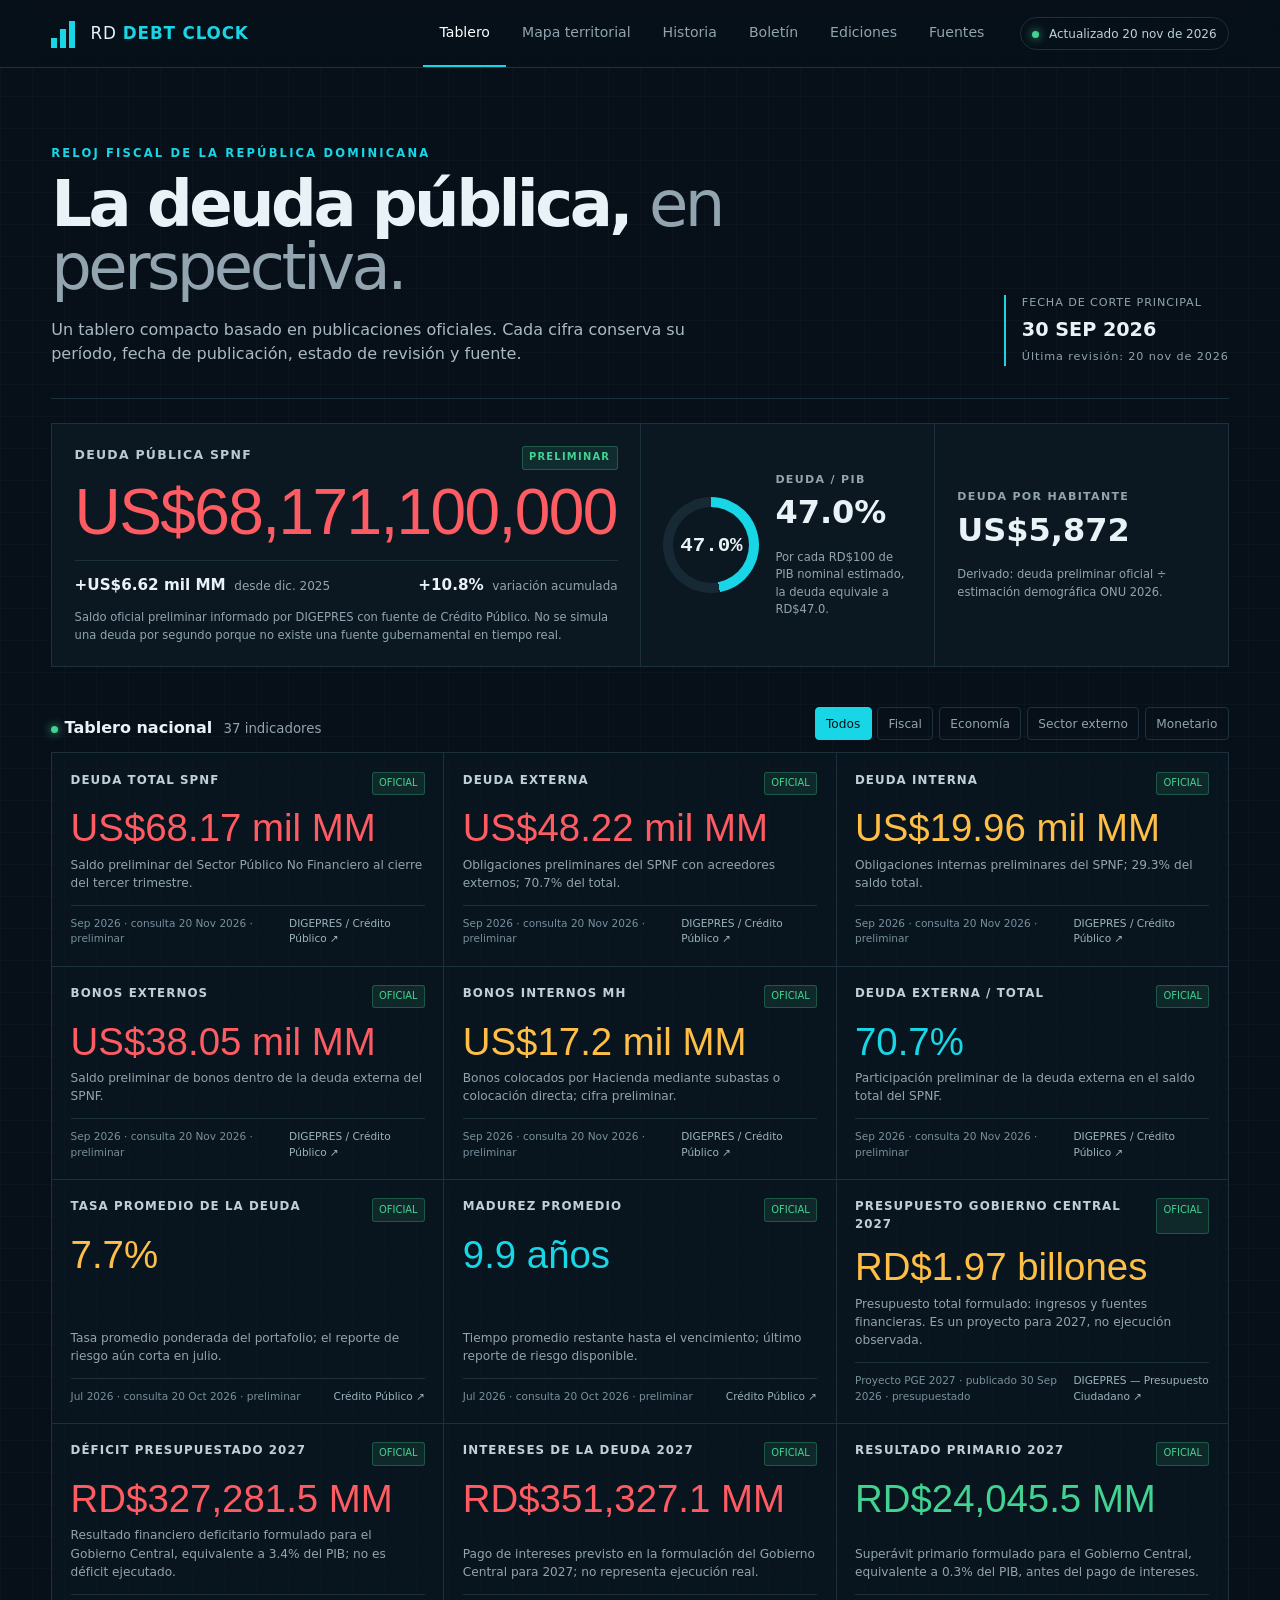
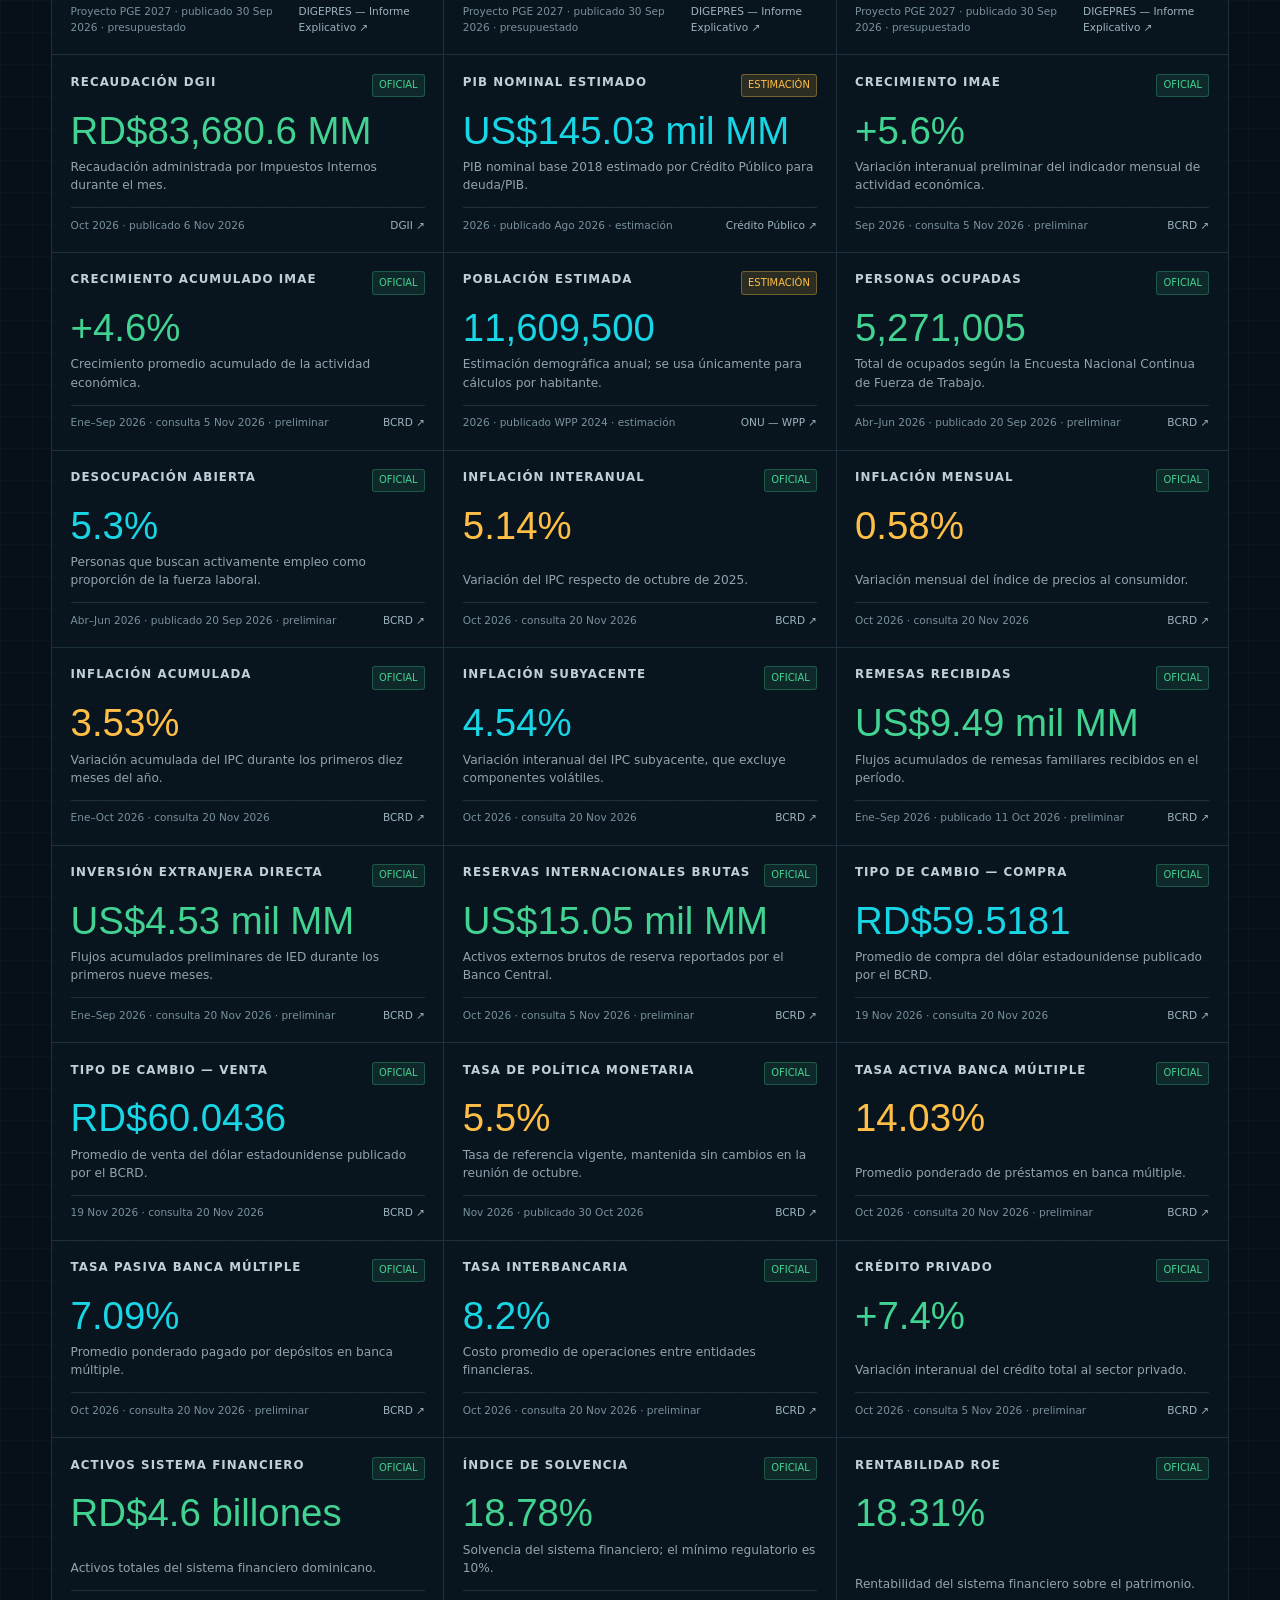
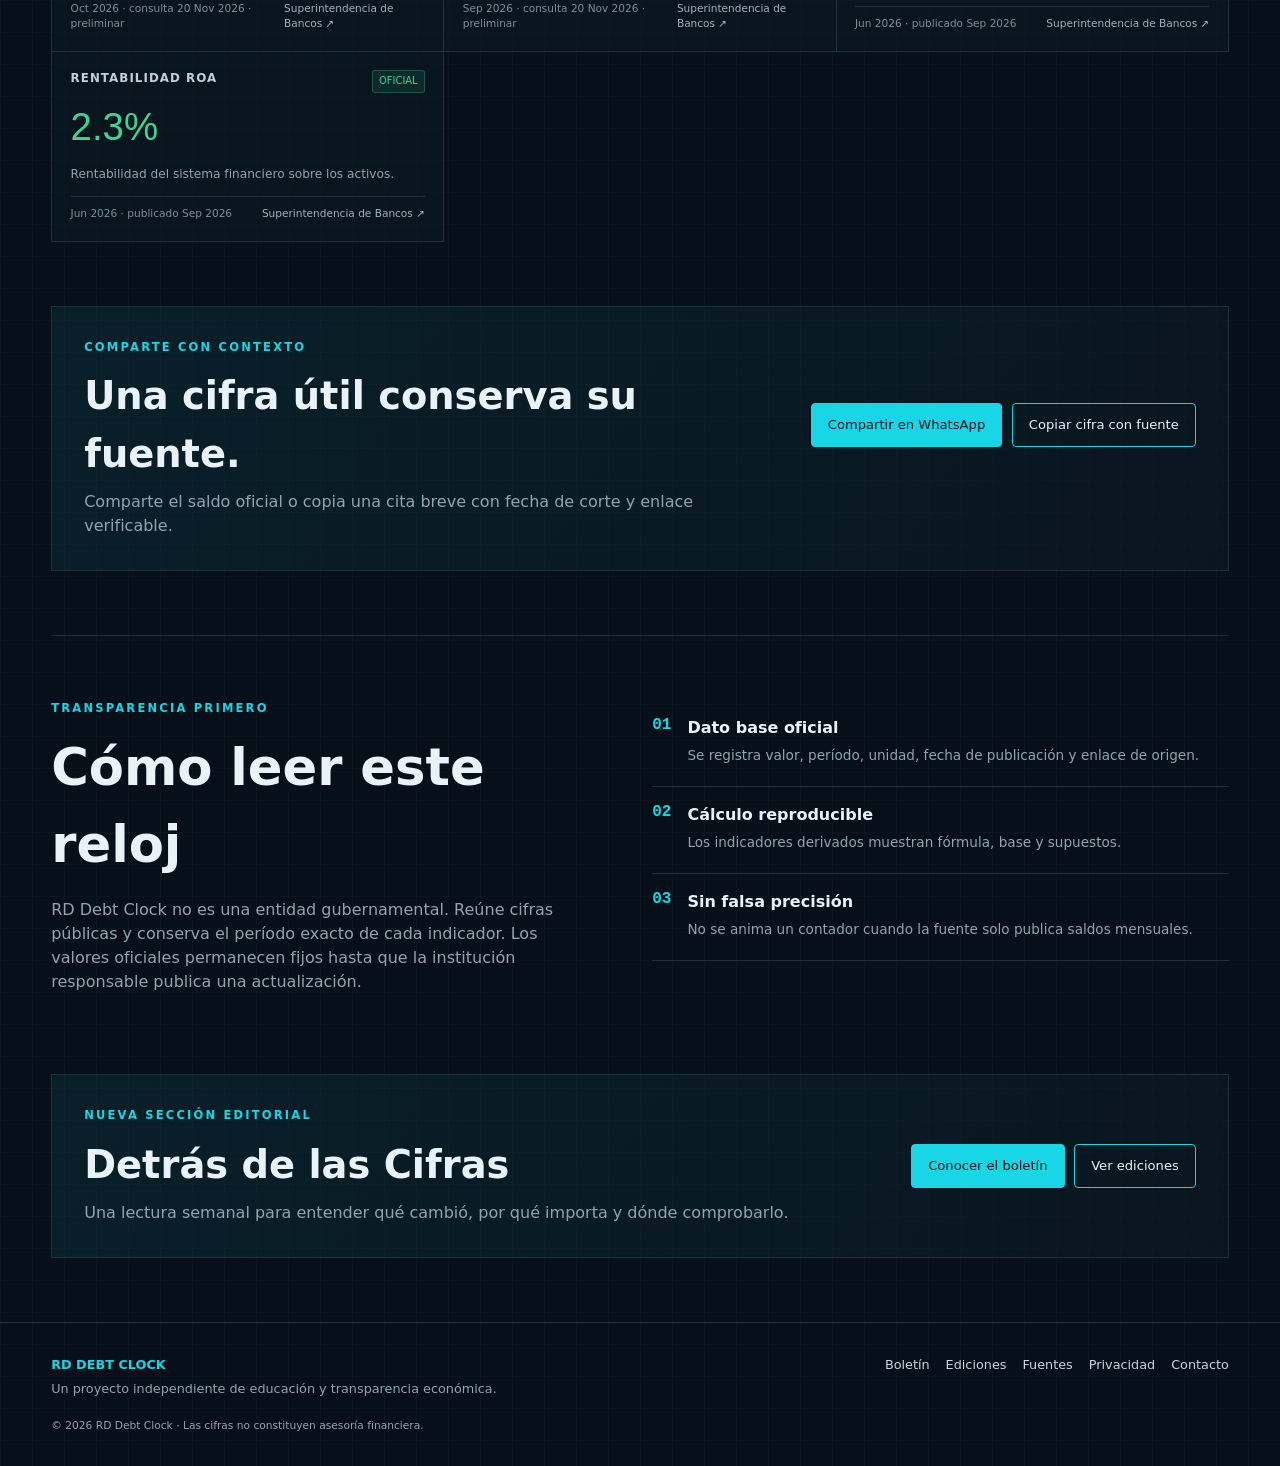
==== commit f0870c42: "Actualiza deuda de septiembre y favicon" ====
--- a/index.html
+++ b/index.html
@@ -2,10 +2,10 @@
 <html lang="es">
 <head>
   <meta charset="utf-8"><meta name="viewport" content="width=device-width,initial-scale=1">
-  <meta name="description" content="Deuda pública de República Dominicana, deuda por habitante, deuda/PIB y 37 indicadores económicos con fuentes oficiales y metodología transparente."><meta name="theme-color" content="#071019">
+  <meta name="description" content="Deuda pública de República Dominicana, deuda por habitante, deuda/PIB y 37 indicadores económicos con fuentes oficiales y metodología transparente."><meta name="theme-color" content="#071019"><link rel="icon" href="/favicon.ico" sizes="any"><link rel="icon" href="/favicon.svg" type="image/svg+xml">
   <link rel="canonical" href="https://rddebtclock.com/">
   <meta property="og:type" content="website"><meta property="og:locale" content="es_DO"><meta property="og:site_name" content="RD Debt Clock">
-  <meta property="og:title" content="Deuda pública de República Dominicana hoy — RD Debt Clock"><meta property="og:description" content="US$67,649.7 millones de deuda pública SPNF al 31 de agosto de 2026. Consulta cifras, metodología y fuentes oficiales."><meta property="og:url" content="https://rddebtclock.com/"><meta property="og:image" content="https://rddebtclock.com/og-card.png"><meta property="og:image:width" content="1200"><meta property="og:image:height" content="630"><meta property="og:image:alt" content="RD Debt Clock: deuda pública SPNF de US$67,649.7 millones al 31 de agosto de 2026">
+  <meta property="og:title" content="Deuda pública de República Dominicana hoy — RD Debt Clock"><meta property="og:description" content="US$68,171.1 millones de deuda pública SPNF al 30 de septiembre de 2026. Cifra oficial preliminar con metodología y fuente."><meta property="og:url" content="https://rddebtclock.com/"><meta property="og:image" content="https://rddebtclock.com/og-card.png"><meta property="og:image:width" content="1200"><meta property="og:image:height" content="630"><meta property="og:image:alt" content="RD Debt Clock: deuda pública SPNF preliminar de US$68,171.1 millones al 30 de septiembre de 2026">
   <meta name="twitter:card" content="summary_large_image"><meta name="twitter:title" content="Deuda pública de República Dominicana hoy — RD Debt Clock"><meta name="twitter:description" content="Datos oficiales, períodos, fuentes y metodología transparente."><meta name="twitter:image" content="https://rddebtclock.com/og-card.png">
   <title>Deuda pública de República Dominicana hoy — RD Debt Clock</title><link rel="manifest" href="manifest.json"><link rel="stylesheet" href="style.css?v=20261105b"><link rel="stylesheet" href="enhancements.css"><script src="script.js" defer></script>
   <script type="application/ld+json">{"@context":"https://schema.org","@type":"Dataset","name":"RD Debt Clock — Indicadores de deuda pública y economía dominicana","description":"Conjunto de indicadores de deuda pública, economía, sector externo y sistema monetario de la República Dominicana, compilados desde fuentes oficiales.","url":"https://rddebtclock.com/","inLanguage":"es-DO","dateModified":"2026-11-20","temporalCoverage":"2026","spatialCoverage":{"@type":"Place","name":"República Dominicana"},"creator":{"@type":"Organization","name":"RD Debt Clock","url":"https://rddebtclock.com/"},"license":"https://creativecommons.org/licenses/by/4.0/","isAccessibleForFree":true,"distribution":{"@type":"DataDownload","encodingFormat":"application/json","contentUrl":"https://rddebtclock.com/data/data.json"},"isBasedOn":["https://www.creditopublico.gob.do/inicio/estadisticas","https://www.bancentral.gov.do/","https://digepres.gob.do/","https://dgii.gov.do/","https://sb.gob.do/"]}</script>
@@ -14,16 +14,16 @@
   <a class="skip-link" href="#tablero">Saltar al tablero</a>
   <header class="topbar"><a class="brand" href="/" aria-label="RD Debt Clock, inicio"><span class="brand-mark" aria-hidden="true"><i></i><i></i><i></i></span><span>RD <strong>DEBT CLOCK</strong></span></a><nav aria-label="Navegación principal"><a class="active" href="#tablero">Tablero</a><a href="mapa.html">Mapa territorial</a><a href="historia.html">Historia</a><a href="boletin.html">Boletín</a><a href="ediciones.html">Ediciones</a><a href="fuentes.html">Fuentes</a></nav><div class="live-badge"><span></span> Actualizado 20 nov de 2026</div></header>
   <main id="tablero">
-    <section class="masthead" aria-labelledby="page-title"><div><p class="eyebrow">RELOJ FISCAL DE LA REPÚBLICA DOMINICANA</p><h1 id="page-title">La deuda pública, <em>en perspectiva.</em></h1><p class="intro">Un tablero compacto basado en publicaciones oficiales. Cada cifra conserva su período, fecha de publicación, estado de revisión y fuente.</p></div><div class="asof"><span>FECHA DE CORTE PRINCIPAL</span><strong>31 AGO 2026</strong><small>Última revisión: 20 nov de 2026</small></div></section>
+    <section class="masthead" aria-labelledby="page-title"><div><p class="eyebrow">RELOJ FISCAL DE LA REPÚBLICA DOMINICANA</p><h1 id="page-title">La deuda pública, <em>en perspectiva.</em></h1><p class="intro">Un tablero compacto basado en publicaciones oficiales. Cada cifra conserva su período, fecha de publicación, estado de revisión y fuente.</p></div><div class="asof"><span>FECHA DE CORTE PRINCIPAL</span><strong>30 SEP 2026</strong><small>Última revisión: 20 nov de 2026</small></div></section>
     <section class="hero-grid" aria-label="Indicadores fiscales principales">
-      <article class="debt-hero"><div class="metric-head"><span>DEUDA PÚBLICA SPNF</span><span class="tag official">OFICIAL</span></div><div class="hero-number" id="debt-official" aria-live="off">US$67,649,700,000</div><div class="ticker-row"><span><b id="debt-change">+US$6.10 mil MM</b> desde dic. 2025</span><span><b id="debt-change-pct">+9.9%</b> variación acumulada</span></div><p>Último saldo publicado por Crédito Público. No se simula una deuda por segundo porque no existe una fuente gubernamental en tiempo real.</p></article>
-      <article class="ratio-card"><div class="donut" id="debt-donut" style="--value:46.6"><span id="debt-ratio">46.6%</span></div><div><span class="label">DEUDA / PIB</span><strong>46.6%</strong><p id="debt-ratio-copy">Por cada RD$100 de PIB nominal estimado, la deuda equivale a RD$46.6.</p></div></article>
-      <article class="per-person"><span class="label">DEUDA POR HABITANTE</span><strong id="debt-capita">US$5,827</strong><span class="peso-value" id="debt-capita-dop">RD$341,724</span><p>Derivado: deuda oficial ÷ estimación demográfica ONU 2026. Conversión al tipo de cambio del corte.</p></article>
+      <article class="debt-hero"><div class="metric-head"><span>DEUDA PÚBLICA SPNF</span><span class="tag official">PRELIMINAR</span></div><div class="hero-number" id="debt-official" aria-live="off">US$68,171,100,000</div><div class="ticker-row"><span><b id="debt-change">+US$6.62 mil MM</b> desde dic. 2025</span><span><b id="debt-change-pct">+10.8%</b> variación acumulada</span></div><p>Saldo oficial preliminar informado por DIGEPRES con fuente de Crédito Público. No se simula una deuda por segundo porque no existe una fuente gubernamental en tiempo real.</p></article>
+      <article class="ratio-card"><div class="donut" id="debt-donut" style="--value:47.0"><span id="debt-ratio">47.0%</span></div><div><span class="label">DEUDA / PIB</span><strong>47.0%</strong><p id="debt-ratio-copy">Por cada RD$100 de PIB nominal estimado, la deuda equivale a RD$47.0.</p></div></article>
+      <article class="per-person"><span class="label">DEUDA POR HABITANTE</span><strong id="debt-capita">US$5,872</strong><p>Derivado: deuda preliminar oficial ÷ estimación demográfica ONU 2026.</p></article>
     </section>
     <div class="section-bar"><div><span class="pulse"></span><strong>Tablero nacional</strong><small id="result-count" aria-live="polite">37 indicadores</small></div><div class="filters" role="group" aria-label="Filtrar indicadores"><button class="selected" data-filter="all">Todos</button><button data-filter="fiscal">Fiscal</button><button data-filter="economia">Economía</button><button data-filter="externo">Sector externo</button><button data-filter="monetario">Monetario</button></div></div>
     <noscript><p class="noscript-note">Los 37 indicadores se muestran completos. Activa JavaScript únicamente si deseas usar los filtros.</p></noscript>
-    <section id="metrics-grid" class="metrics-grid" aria-label="Indicadores económicos"><!-- metrics:start --><article class="metric-card" data-tone="red" data-category="fiscal"><div class="top"><h3>DEUDA TOTAL SPNF</h3><span class="tag official">OFICIAL</span></div><div class="metric-value">US$67.65 mil MM</div><p>Saldo del Sector Público No Financiero al cierre del mes.</p><div class="metric-meta"><span>Ago 2026 · publicado 16 Sep 2026</span><a href="https://www.creditopublico.gob.do/inicio/novedades?codigo=2026091615" target="_blank" rel="noopener noreferrer">Crédito Público ↗</a></div></article><article class="metric-card" data-tone="red" data-category="fiscal"><div class="top"><h3>DEUDA EXTERNA</h3><span class="tag official">OFICIAL</span></div><div class="metric-value">US$48.11 mil MM</div><p>Obligaciones del SPNF con acreedores externos; 71.1% del total.</p><div class="metric-meta"><span>Ago 2026 · publicado 16 Sep 2026</span><a href="https://www.creditopublico.gob.do/inicio/estadisticas" target="_blank" rel="noopener noreferrer">Crédito Público ↗</a></div></article><article class="metric-card" data-tone="amber" data-category="fiscal"><div class="top"><h3>DEUDA INTERNA</h3><span class="tag official">OFICIAL</span></div><div class="metric-value">US$19.54 mil MM</div><p>Obligaciones internas del SPNF, convertidas a RD$58.644 por dólar.</p><div class="metric-meta"><span>Ago 2026 · publicado 16 Sep 2026</span><a href="https://www.creditopublico.gob.do/inicio/estadisticas" target="_blank" rel="noopener noreferrer">Crédito Público ↗</a></div></article><article class="metric-card" data-tone="red" data-category="fiscal"><div class="top"><h3>BONOS EXTERNOS</h3><span class="tag official">OFICIAL</span></div><div class="metric-value">US$37.92 mil MM</div><p>Saldo de bonos dentro de la deuda externa del Gobierno Central.</p><div class="metric-meta"><span>Ago 2026 · publicado 29 Sep 2026</span><a href="https://www.creditopublico.gob.do/inicio/estadisticas" target="_blank" rel="noopener noreferrer">Crédito Público ↗</a></div></article><article class="metric-card" data-tone="amber" data-category="fiscal"><div class="top"><h3>BONOS INTERNOS</h3><span class="tag official">OFICIAL</span></div><div class="metric-value">US$17.24 mil MM</div><p>Saldo de bonos dentro de la deuda interna del Gobierno Central.</p><div class="metric-meta"><span>Ago 2026 · publicado 29 Sep 2026</span><a href="https://www.creditopublico.gob.do/inicio/estadisticas" target="_blank" rel="noopener noreferrer">Crédito Público ↗</a></div></article><article class="metric-card" data-tone="cyan" data-category="fiscal"><div class="top"><h3>DEUDA EXTERNA / TOTAL</h3><span class="tag official">OFICIAL</span></div><div class="metric-value">71.1%</div><p>Participación de la deuda externa en el saldo total del SPNF.</p><div class="metric-meta"><span>Ago 2026 · publicado 16 Sep 2026</span><a href="https://www.creditopublico.gob.do/inicio/novedades?codigo=2026091615" target="_blank" rel="noopener noreferrer">Crédito Público ↗</a></div></article><article class="metric-card" data-tone="amber" data-category="fiscal"><div class="top"><h3>TASA PROMEDIO DE LA DEUDA</h3><span class="tag official">OFICIAL</span></div><div class="metric-value">7.7%</div><p>Tasa promedio ponderada del portafolio; el reporte de riesgo aún corta en julio.</p><div class="metric-meta"><span>Jul 2026 · consulta 20 Oct 2026 · preliminar</span><a href="https://www.creditopublico.gob.do/inicio/gestion_de_riesgos" target="_blank" rel="noopener noreferrer">Crédito Público ↗</a></div></article><article class="metric-card" data-tone="cyan" data-category="fiscal"><div class="top"><h3>MADUREZ PROMEDIO</h3><span class="tag official">OFICIAL</span></div><div class="metric-value">9.9 años</div><p>Tiempo promedio restante hasta el vencimiento; último reporte de riesgo disponible.</p><div class="metric-meta"><span>Jul 2026 · consulta 20 Oct 2026 · preliminar</span><a href="https://www.creditopublico.gob.do/inicio/gestion_de_riesgos" target="_blank" rel="noopener noreferrer">Crédito Público ↗</a></div></article><article class="metric-card" data-tone="amber" data-category="fiscal"><div class="top"><h3>PRESUPUESTO GOBIERNO CENTRAL 2027</h3><span class="tag official">OFICIAL</span></div><div class="metric-value">RD$1.97 billones</div><p>Presupuesto total formulado: ingresos y fuentes financieras. Es un proyecto para 2027, no ejecución observada.</p><div class="metric-meta"><span>Proyecto PGE 2027 · publicado 30 Sep 2026 · presupuestado</span><a href="https://digepres.gob.do/wp-content/uploads/2026/10/Presupuesto-Ciudadano-2027_compressed-1.pdf" target="_blank" rel="noopener noreferrer">DIGEPRES — Presupuesto Ciudadano ↗</a></div></article><article class="metric-card" data-tone="red" data-category="fiscal"><div class="top"><h3>DÉFICIT PRESUPUESTADO 2027</h3><span class="tag official">OFICIAL</span></div><div class="metric-value">RD$327,281.5 MM</div><p>Resultado financiero deficitario formulado para el Gobierno Central, equivalente a 3.4% del PIB; no es déficit ejecutado.</p><div class="metric-meta"><span>Proyecto PGE 2027 · publicado 30 Sep 2026 · presupuestado</span><a href="https://www.digepres.gob.do/wp-content/uploads/2026/10/2.-Informe-Explicativo-PGE-2027.pdfo_.pdf" target="_blank" rel="noopener noreferrer">DIGEPRES — Informe Explicativo ↗</a></div></article><article class="metric-card" data-tone="red" data-category="fiscal"><div class="top"><h3>INTERESES DE LA DEUDA 2027</h3><span class="tag official">OFICIAL</span></div><div class="metric-value">RD$351,327.1 MM</div><p>Pago de intereses previsto en la formulación del Gobierno Central para 2027; no representa ejecución real.</p><div class="metric-meta"><span>Proyecto PGE 2027 · publicado 30 Sep 2026 · presupuestado</span><a href="https://www.digepres.gob.do/wp-content/uploads/2026/10/2.-Informe-Explicativo-PGE-2027.pdfo_.pdf" target="_blank" rel="noopener noreferrer">DIGEPRES — Informe Explicativo ↗</a></div></article><article class="metric-card" data-tone="green" data-category="fiscal"><div class="top"><h3>RESULTADO PRIMARIO 2027</h3><span class="tag official">OFICIAL</span></div><div class="metric-value">RD$24,045.5 MM</div><p>Superávit primario formulado para el Gobierno Central, equivalente a 0.3% del PIB, antes del pago de intereses.</p><div class="metric-meta"><span>Proyecto PGE 2027 · publicado 30 Sep 2026 · presupuestado</span><a href="https://www.digepres.gob.do/wp-content/uploads/2026/10/2.-Informe-Explicativo-PGE-2027.pdfo_.pdf" target="_blank" rel="noopener noreferrer">DIGEPRES — Informe Explicativo ↗</a></div></article><article class="metric-card" data-tone="green" data-category="fiscal"><div class="top"><h3>RECAUDACIÓN DGII</h3><span class="tag official">OFICIAL</span></div><div class="metric-value">RD$83,680.6 MM</div><p>Recaudación administrada por Impuestos Internos durante el mes.</p><div class="metric-meta"><span>Oct 2026 · publicado 6 Nov 2026</span><a href="https://dgii.gov.do/noticias/Paginas/DGII-recauda-83680-millones-octubre-2026.aspx" target="_blank" rel="noopener noreferrer">DGII ↗</a></div></article><article class="metric-card" data-tone="cyan" data-category="economia"><div class="top"><h3>PIB NOMINAL ESTIMADO</h3><span class="tag estimate">ESTIMACIÓN</span></div><div class="metric-value">US$145.03 mil MM</div><p>PIB nominal base 2018 estimado por Crédito Público para deuda/PIB.</p><div class="metric-meta"><span>2026 · publicado Ago 2026 · estimación</span><a href="https://www.creditopublico.gob.do/inicio/novedades?codigo=2026091615" target="_blank" rel="noopener noreferrer">Crédito Público ↗</a></div></article><article class="metric-card" data-tone="green" data-category="economia"><div class="top"><h3>CRECIMIENTO IMAE</h3><span class="tag official">OFICIAL</span></div><div class="metric-value">+5.6%</div><p>Variación interanual preliminar del indicador mensual de actividad económica.</p><div class="metric-meta"><span>Sep 2026 · consulta 5 Nov 2026 · preliminar</span><a href="https://www.bancentral.gov.do/a/d/6705-valdez-albizu-anuncio-que-la-economia-dominicana-crecio-56--interanual-en-septiembre-2026" target="_blank" rel="noopener noreferrer">BCRD ↗</a></div></article><article class="metric-card" data-tone="green" data-category="economia"><div class="top"><h3>CRECIMIENTO ACUMULADO IMAE</h3><span class="tag official">OFICIAL</span></div><div class="metric-value">+4.6%</div><p>Crecimiento promedio acumulado de la actividad económica.</p><div class="metric-meta"><span>Ene–Sep 2026 · consulta 5 Nov 2026 · preliminar</span><a href="https://www.bancentral.gov.do/a/d/6705-valdez-albizu-anuncio-que-la-economia-dominicana-crecio-56--interanual-en-septiembre-2026" target="_blank" rel="noopener noreferrer">BCRD ↗</a></div></article><article class="metric-card" data-tone="cyan" data-category="economia"><div class="top"><h3>POBLACIÓN ESTIMADA</h3><span class="tag estimate">ESTIMACIÓN</span></div><div class="metric-value">11,609,500</div><p>Estimación demográfica anual; se usa únicamente para cálculos por habitante.</p><div class="metric-meta"><span>2026 · publicado WPP 2024 · estimación</span><a href="https://population.un.org/wpp/" target="_blank" rel="noopener noreferrer">ONU — WPP ↗</a></div></article><article class="metric-card" data-tone="green" data-category="economia"><div class="top"><h3>PERSONAS OCUPADAS</h3><span class="tag official">OFICIAL</span></div><div class="metric-value">5,271,005</div><p>Total de ocupados según la Encuesta Nacional Continua de Fuerza de Trabajo.</p><div class="metric-meta"><span>Abr–Jun 2026 · publicado 20 Sep 2026 · preliminar</span><a href="https://www.bancentral.gov.do/a/d/6666" target="_blank" rel="noopener noreferrer">BCRD ↗</a></div></article><article class="metric-card" data-tone="cyan" data-category="economia"><div class="top"><h3>DESOCUPACIÓN ABIERTA</h3><span class="tag official">OFICIAL</span></div><div class="metric-value">5.3%</div><p>Personas que buscan activamente empleo como proporción de la fuerza laboral.</p><div class="metric-meta"><span>Abr–Jun 2026 · publicado 20 Sep 2026 · preliminar</span><a href="https://www.bancentral.gov.do/a/d/6666" target="_blank" rel="noopener noreferrer">BCRD ↗</a></div></article><article class="metric-card" data-tone="amber" data-category="economia"><div class="top"><h3>INFLACIÓN INTERANUAL</h3><span class="tag official">OFICIAL</span></div><div class="metric-value">5.14%</div><p>Variación del IPC respecto de octubre de 2025.</p><div class="metric-meta"><span>Oct 2026 · consulta 20 Nov 2026</span><a href="https://www.bancentral.gov.do/a/d/6714-bcrd-informa-que-la-variacion-del-ipc-de-octubre-fue-de-058-" target="_blank" rel="noopener noreferrer">BCRD ↗</a></div></article><article class="metric-card" data-tone="amber" data-category="economia"><div class="top"><h3>INFLACIÓN MENSUAL</h3><span class="tag official">OFICIAL</span></div><div class="metric-value">0.58%</div><p>Variación mensual del índice de precios al consumidor.</p><div class="metric-meta"><span>Oct 2026 · consulta 20 Nov 2026</span><a href="https://www.bancentral.gov.do/a/d/6714-bcrd-informa-que-la-variacion-del-ipc-de-octubre-fue-de-058-" target="_blank" rel="noopener noreferrer">BCRD ↗</a></div></article><article class="metric-card" data-tone="amber" data-category="economia"><div class="top"><h3>INFLACIÓN ACUMULADA</h3><span class="tag official">OFICIAL</span></div><div class="metric-value">3.53%</div><p>Variación acumulada del IPC durante los primeros diez meses del año.</p><div class="metric-meta"><span>Ene–Oct 2026 · consulta 20 Nov 2026</span><a href="https://www.bancentral.gov.do/a/d/6714-bcrd-informa-que-la-variacion-del-ipc-de-octubre-fue-de-058-" target="_blank" rel="noopener noreferrer">BCRD ↗</a></div></article><article class="metric-card" data-tone="cyan" data-category="economia"><div class="top"><h3>INFLACIÓN SUBYACENTE</h3><span class="tag official">OFICIAL</span></div><div class="metric-value">4.54%</div><p>Variación interanual del IPC subyacente, que excluye componentes volátiles.</p><div class="metric-meta"><span>Oct 2026 · consulta 20 Nov 2026</span><a href="https://www.bancentral.gov.do/a/d/6714-bcrd-informa-que-la-variacion-del-ipc-de-octubre-fue-de-058-" target="_blank" rel="noopener noreferrer">BCRD ↗</a></div></article><article class="metric-card" data-tone="green" data-category="externo"><div class="top"><h3>REMESAS RECIBIDAS</h3><span class="tag official">OFICIAL</span></div><div class="metric-value">US$9.49 mil MM</div><p>Flujos acumulados de remesas familiares recibidos en el período.</p><div class="metric-meta"><span>Ene–Sep 2026 · publicado 11 Oct 2026 · preliminar</span><a href="https://www.bancentral.gov.do/a/d/6691-bcrd-informa-que-los-flujos-de-remesas-alcanzaron-los-us94898-millones-en-el-periodo-eneroseptiembre-de-2026" target="_blank" rel="noopener noreferrer">BCRD ↗</a></div></article><article class="metric-card" data-tone="green" data-category="externo"><div class="top"><h3>INVERSIÓN EXTRANJERA DIRECTA</h3><span class="tag official">OFICIAL</span></div><div class="metric-value">US$4.53 mil MM</div><p>Flujos acumulados preliminares de IED durante los primeros nueve meses.</p><div class="metric-meta"><span>Ene–Sep 2026 · consulta 20 Nov 2026 · preliminar</span><a href="https://cdn.bancentral.gov.do/documents/publicaciones-economicas/resultados-preliminares-de-la-economia-dominicana/documents/infeco_preliminar2026-09.pdf" target="_blank" rel="noopener noreferrer">BCRD ↗</a></div></article><article class="metric-card" data-tone="green" data-category="externo"><div class="top"><h3>RESERVAS INTERNACIONALES BRUTAS</h3><span class="tag official">OFICIAL</span></div><div class="metric-value">US$15.05 mil MM</div><p>Activos externos brutos de reserva reportados por el Banco Central.</p><div class="metric-meta"><span>Oct 2026 · consulta 5 Nov 2026 · preliminar</span><a href="https://cdn.bancentral.gov.do/documents/estadisticas/sector-externo/documents/reservas_internacionales.xlsx" target="_blank" rel="noopener noreferrer">BCRD ↗</a></div></article><article class="metric-card" data-tone="cyan" data-category="externo"><div class="top"><h3>TIPO DE CAMBIO — COMPRA</h3><span class="tag official">OFICIAL</span></div><div class="metric-value">RD$59.5181</div><p>Promedio de compra del dólar estadounidense publicado por el BCRD.</p><div class="metric-meta"><span>19 Nov 2026 · consulta 20 Nov 2026</span><a href="https://www.bancentral.gov.do/SectorExterno/HistoricoTasas" target="_blank" rel="noopener noreferrer">BCRD ↗</a></div></article><article class="metric-card" data-tone="cyan" data-category="externo"><div class="top"><h3>TIPO DE CAMBIO — VENTA</h3><span class="tag official">OFICIAL</span></div><div class="metric-value">RD$60.0436</div><p>Promedio de venta del dólar estadounidense publicado por el BCRD.</p><div class="metric-meta"><span>19 Nov 2026 · consulta 20 Nov 2026</span><a href="https://www.bancentral.gov.do/SectorExterno/HistoricoTasas" target="_blank" rel="noopener noreferrer">BCRD ↗</a></div></article><article class="metric-card" data-tone="amber" data-category="monetario"><div class="top"><h3>TASA DE POLÍTICA MONETARIA</h3><span class="tag official">OFICIAL</span></div><div class="metric-value">5.5%</div><p>Tasa de referencia vigente, mantenida sin cambios en la reunión de octubre.</p><div class="metric-meta"><span>Nov 2026 · publicado 30 Oct 2026</span><a href="https://www.bancentral.gov.do/a/d/6709" target="_blank" rel="noopener noreferrer">BCRD ↗</a></div></article><article class="metric-card" data-tone="amber" data-category="monetario"><div class="top"><h3>TASA ACTIVA BANCA MÚLTIPLE</h3><span class="tag official">OFICIAL</span></div><div class="metric-value">14.03%</div><p>Promedio ponderado de préstamos en banca múltiple.</p><div class="metric-meta"><span>Oct 2026 · consulta 20 Nov 2026 · preliminar</span><a href="https://www.bancentral.gov.do/a/CustomView/2536-sector-monetario-y-financiero" target="_blank" rel="noopener noreferrer">BCRD ↗</a></div></article><article class="metric-card" data-tone="cyan" data-category="monetario"><div class="top"><h3>TASA PASIVA BANCA MÚLTIPLE</h3><span class="tag official">OFICIAL</span></div><div class="metric-value">7.09%</div><p>Promedio ponderado pagado por depósitos en banca múltiple.</p><div class="metric-meta"><span>Oct 2026 · consulta 20 Nov 2026 · preliminar</span><a href="https://www.bancentral.gov.do/a/CustomView/2536-sector-monetario-y-financiero" target="_blank" rel="noopener noreferrer">BCRD ↗</a></div></article><article class="metric-card" data-tone="cyan" data-category="monetario"><div class="top"><h3>TASA INTERBANCARIA</h3><span class="tag official">OFICIAL</span></div><div class="metric-value">8.2%</div><p>Costo promedio de operaciones entre entidades financieras.</p><div class="metric-meta"><span>Oct 2026 · consulta 20 Nov 2026 · preliminar</span><a href="https://www.bancentral.gov.do/a/CustomView/2536-sector-monetario-y-financiero" target="_blank" rel="noopener noreferrer">BCRD ↗</a></div></article><article class="metric-card" data-tone="green" data-category="monetario"><div class="top"><h3>CRÉDITO PRIVADO</h3><span class="tag official">OFICIAL</span></div><div class="metric-value">+7.4%</div><p>Variación interanual del crédito total al sector privado.</p><div class="metric-meta"><span>Oct 2026 · consulta 5 Nov 2026 · preliminar</span><a href="https://www.bancentral.gov.do/a/CustomView/2536-sector-monetario-y-financiero" target="_blank" rel="noopener noreferrer">BCRD ↗</a></div></article><article class="metric-card" data-tone="green" data-category="monetario"><div class="top"><h3>ACTIVOS SISTEMA FINANCIERO</h3><span class="tag official">OFICIAL</span></div><div class="metric-value">RD$4.6 billones</div><p>Activos totales del sistema financiero dominicano.</p><div class="metric-meta"><span>Oct 2026 · consulta 20 Nov 2026 · preliminar</span><a href="https://www.sb.gob.do/?page_id=2166" target="_blank" rel="noopener noreferrer">Superintendencia de Bancos ↗</a></div></article><article class="metric-card" data-tone="green" data-category="monetario"><div class="top"><h3>ÍNDICE DE SOLVENCIA</h3><span class="tag official">OFICIAL</span></div><div class="metric-value">18.78%</div><p>Solvencia del sistema financiero; el mínimo regulatorio es 10%.</p><div class="metric-meta"><span>Sep 2026 · consulta 20 Nov 2026 · preliminar</span><a href="https://www.sb.gob.do/?page_id=2166" target="_blank" rel="noopener noreferrer">Superintendencia de Bancos ↗</a></div></article><article class="metric-card" data-tone="green" data-category="monetario"><div class="top"><h3>RENTABILIDAD ROE</h3><span class="tag official">OFICIAL</span></div><div class="metric-value">18.31%</div><p>Rentabilidad del sistema financiero sobre el patrimonio.</p><div class="metric-meta"><span>Jun 2026 · publicado Sep 2026</span><a href="https://sb.gob.do/prensa/activos-del-sistema-financiero-alcanzaron-los-rd-447-billones-en-junio-de-2026/" target="_blank" rel="noopener noreferrer">Superintendencia de Bancos ↗</a></div></article><article class="metric-card" data-tone="green" data-category="monetario"><div class="top"><h3>RENTABILIDAD ROA</h3><span class="tag official">OFICIAL</span></div><div class="metric-value">2.3%</div><p>Rentabilidad del sistema financiero sobre los activos.</p><div class="metric-meta"><span>Jun 2026 · publicado Sep 2026</span><a href="https://sb.gob.do/prensa/activos-del-sistema-financiero-alcanzaron-los-rd-447-billones-en-junio-de-2026/" target="_blank" rel="noopener noreferrer">Superintendencia de Bancos ↗</a></div></article><!-- metrics:end --></section>
-    <section class="share-panel" aria-labelledby="share-title"><div><p class="eyebrow">COMPARTE CON CONTEXTO</p><h2 id="share-title">Una cifra útil conserva su fuente.</h2><p>Comparte el saldo oficial o copia una cita breve con fecha de corte y enlace verificable.</p></div><div class="share-actions"><a class="button primary" href="https://wa.me/?text=Deuda%20p%C3%BAblica%20SPNF%20de%20Rep%C3%BAblica%20Dominicana%3A%20US%2467%2C649.7%20millones%20al%2031%20de%20agosto%20de%202026.%20Fuente%20y%20metodolog%C3%ADa%3A%20https%3A%2F%2Frddebtclock.com%2F" target="_blank" rel="noopener noreferrer">Compartir en WhatsApp</a><button class="button" id="copy-citation" type="button" data-copy="Deuda pública SPNF de República Dominicana: US$67,649.7 millones al 31 de agosto de 2026. Fuente y metodología: https://rddebtclock.com/">Copiar cifra con fuente</button><span id="copy-status" role="status" aria-live="polite"></span></div></section>
+    <section id="metrics-grid" class="metrics-grid" aria-label="Indicadores económicos"><!-- metrics:start --><article class="metric-card" data-tone="red" data-category="fiscal"><div class="top"><h3>DEUDA TOTAL SPNF</h3><span class="tag official">OFICIAL</span></div><div class="metric-value">US$68.17 mil MM</div><p>Saldo preliminar del Sector Público No Financiero al cierre del tercer trimestre.</p><div class="metric-meta"><span>Sep 2026 · consulta 20 Nov 2026 · preliminar</span><a href="https://digepres.gob.do/wp-content/uploads/2026/10/Informe-Ejecucion-Presupuestaria-Enero-Septiembre-2026.pdf" target="_blank" rel="noopener noreferrer">DIGEPRES / Crédito Público ↗</a></div></article><article class="metric-card" data-tone="red" data-category="fiscal"><div class="top"><h3>DEUDA EXTERNA</h3><span class="tag official">OFICIAL</span></div><div class="metric-value">US$48.22 mil MM</div><p>Obligaciones preliminares del SPNF con acreedores externos; 70.7% del total.</p><div class="metric-meta"><span>Sep 2026 · consulta 20 Nov 2026 · preliminar</span><a href="https://digepres.gob.do/wp-content/uploads/2026/10/Informe-Ejecucion-Presupuestaria-Enero-Septiembre-2026.pdf" target="_blank" rel="noopener noreferrer">DIGEPRES / Crédito Público ↗</a></div></article><article class="metric-card" data-tone="amber" data-category="fiscal"><div class="top"><h3>DEUDA INTERNA</h3><span class="tag official">OFICIAL</span></div><div class="metric-value">US$19.96 mil MM</div><p>Obligaciones internas preliminares del SPNF; 29.3% del saldo total.</p><div class="metric-meta"><span>Sep 2026 · consulta 20 Nov 2026 · preliminar</span><a href="https://digepres.gob.do/wp-content/uploads/2026/10/Informe-Ejecucion-Presupuestaria-Enero-Septiembre-2026.pdf" target="_blank" rel="noopener noreferrer">DIGEPRES / Crédito Público ↗</a></div></article><article class="metric-card" data-tone="red" data-category="fiscal"><div class="top"><h3>BONOS EXTERNOS</h3><span class="tag official">OFICIAL</span></div><div class="metric-value">US$38.05 mil MM</div><p>Saldo preliminar de bonos dentro de la deuda externa del SPNF.</p><div class="metric-meta"><span>Sep 2026 · consulta 20 Nov 2026 · preliminar</span><a href="https://digepres.gob.do/wp-content/uploads/2026/10/Informe-Ejecucion-Presupuestaria-Enero-Septiembre-2026.pdf" target="_blank" rel="noopener noreferrer">DIGEPRES / Crédito Público ↗</a></div></article><article class="metric-card" data-tone="amber" data-category="fiscal"><div class="top"><h3>BONOS INTERNOS MH</h3><span class="tag official">OFICIAL</span></div><div class="metric-value">US$17.2 mil MM</div><p>Bonos colocados por Hacienda mediante subastas o colocación directa; cifra preliminar.</p><div class="metric-meta"><span>Sep 2026 · consulta 20 Nov 2026 · preliminar</span><a href="https://digepres.gob.do/wp-content/uploads/2026/10/Informe-Ejecucion-Presupuestaria-Enero-Septiembre-2026.pdf" target="_blank" rel="noopener noreferrer">DIGEPRES / Crédito Público ↗</a></div></article><article class="metric-card" data-tone="cyan" data-category="fiscal"><div class="top"><h3>DEUDA EXTERNA / TOTAL</h3><span class="tag official">OFICIAL</span></div><div class="metric-value">70.7%</div><p>Participación preliminar de la deuda externa en el saldo total del SPNF.</p><div class="metric-meta"><span>Sep 2026 · consulta 20 Nov 2026 · preliminar</span><a href="https://digepres.gob.do/wp-content/uploads/2026/10/Informe-Ejecucion-Presupuestaria-Enero-Septiembre-2026.pdf" target="_blank" rel="noopener noreferrer">DIGEPRES / Crédito Público ↗</a></div></article><article class="metric-card" data-tone="amber" data-category="fiscal"><div class="top"><h3>TASA PROMEDIO DE LA DEUDA</h3><span class="tag official">OFICIAL</span></div><div class="metric-value">7.7%</div><p>Tasa promedio ponderada del portafolio; el reporte de riesgo aún corta en julio.</p><div class="metric-meta"><span>Jul 2026 · consulta 20 Oct 2026 · preliminar</span><a href="https://www.creditopublico.gob.do/inicio/gestion_de_riesgos" target="_blank" rel="noopener noreferrer">Crédito Público ↗</a></div></article><article class="metric-card" data-tone="cyan" data-category="fiscal"><div class="top"><h3>MADUREZ PROMEDIO</h3><span class="tag official">OFICIAL</span></div><div class="metric-value">9.9 años</div><p>Tiempo promedio restante hasta el vencimiento; último reporte de riesgo disponible.</p><div class="metric-meta"><span>Jul 2026 · consulta 20 Oct 2026 · preliminar</span><a href="https://www.creditopublico.gob.do/inicio/gestion_de_riesgos" target="_blank" rel="noopener noreferrer">Crédito Público ↗</a></div></article><article class="metric-card" data-tone="amber" data-category="fiscal"><div class="top"><h3>PRESUPUESTO GOBIERNO CENTRAL 2027</h3><span class="tag official">OFICIAL</span></div><div class="metric-value">RD$1.97 billones</div><p>Presupuesto total formulado: ingresos y fuentes financieras. Es un proyecto para 2027, no ejecución observada.</p><div class="metric-meta"><span>Proyecto PGE 2027 · publicado 30 Sep 2026 · presupuestado</span><a href="https://digepres.gob.do/wp-content/uploads/2026/10/Presupuesto-Ciudadano-2027_compressed-1.pdf" target="_blank" rel="noopener noreferrer">DIGEPRES — Presupuesto Ciudadano ↗</a></div></article><article class="metric-card" data-tone="red" data-category="fiscal"><div class="top"><h3>DÉFICIT PRESUPUESTADO 2027</h3><span class="tag official">OFICIAL</span></div><div class="metric-value">RD$327,281.5 MM</div><p>Resultado financiero deficitario formulado para el Gobierno Central, equivalente a 3.4% del PIB; no es déficit ejecutado.</p><div class="metric-meta"><span>Proyecto PGE 2027 · publicado 30 Sep 2026 · presupuestado</span><a href="https://www.digepres.gob.do/wp-content/uploads/2026/10/2.-Informe-Explicativo-PGE-2027.pdfo_.pdf" target="_blank" rel="noopener noreferrer">DIGEPRES — Informe Explicativo ↗</a></div></article><article class="metric-card" data-tone="red" data-category="fiscal"><div class="top"><h3>INTERESES DE LA DEUDA 2027</h3><span class="tag official">OFICIAL</span></div><div class="metric-value">RD$351,327.1 MM</div><p>Pago de intereses previsto en la formulación del Gobierno Central para 2027; no representa ejecución real.</p><div class="metric-meta"><span>Proyecto PGE 2027 · publicado 30 Sep 2026 · presupuestado</span><a href="https://www.digepres.gob.do/wp-content/uploads/2026/10/2.-Informe-Explicativo-PGE-2027.pdfo_.pdf" target="_blank" rel="noopener noreferrer">DIGEPRES — Informe Explicativo ↗</a></div></article><article class="metric-card" data-tone="green" data-category="fiscal"><div class="top"><h3>RESULTADO PRIMARIO 2027</h3><span class="tag official">OFICIAL</span></div><div class="metric-value">RD$24,045.5 MM</div><p>Superávit primario formulado para el Gobierno Central, equivalente a 0.3% del PIB, antes del pago de intereses.</p><div class="metric-meta"><span>Proyecto PGE 2027 · publicado 30 Sep 2026 · presupuestado</span><a href="https://www.digepres.gob.do/wp-content/uploads/2026/10/2.-Informe-Explicativo-PGE-2027.pdfo_.pdf" target="_blank" rel="noopener noreferrer">DIGEPRES — Informe Explicativo ↗</a></div></article><article class="metric-card" data-tone="green" data-category="fiscal"><div class="top"><h3>RECAUDACIÓN DGII</h3><span class="tag official">OFICIAL</span></div><div class="metric-value">RD$83,680.6 MM</div><p>Recaudación administrada por Impuestos Internos durante el mes.</p><div class="metric-meta"><span>Oct 2026 · publicado 6 Nov 2026</span><a href="https://dgii.gov.do/noticias/Paginas/DGII-recauda-83680-millones-octubre-2026.aspx" target="_blank" rel="noopener noreferrer">DGII ↗</a></div></article><article class="metric-card" data-tone="cyan" data-category="economia"><div class="top"><h3>PIB NOMINAL ESTIMADO</h3><span class="tag estimate">ESTIMACIÓN</span></div><div class="metric-value">US$145.03 mil MM</div><p>PIB nominal base 2018 estimado por Crédito Público para deuda/PIB.</p><div class="metric-meta"><span>2026 · publicado Ago 2026 · estimación</span><a href="https://www.creditopublico.gob.do/inicio/novedades?codigo=2026091615" target="_blank" rel="noopener noreferrer">Crédito Público ↗</a></div></article><article class="metric-card" data-tone="green" data-category="economia"><div class="top"><h3>CRECIMIENTO IMAE</h3><span class="tag official">OFICIAL</span></div><div class="metric-value">+5.6%</div><p>Variación interanual preliminar del indicador mensual de actividad económica.</p><div class="metric-meta"><span>Sep 2026 · consulta 5 Nov 2026 · preliminar</span><a href="https://www.bancentral.gov.do/a/d/6705-valdez-albizu-anuncio-que-la-economia-dominicana-crecio-56--interanual-en-septiembre-2026" target="_blank" rel="noopener noreferrer">BCRD ↗</a></div></article><article class="metric-card" data-tone="green" data-category="economia"><div class="top"><h3>CRECIMIENTO ACUMULADO IMAE</h3><span class="tag official">OFICIAL</span></div><div class="metric-value">+4.6%</div><p>Crecimiento promedio acumulado de la actividad económica.</p><div class="metric-meta"><span>Ene–Sep 2026 · consulta 5 Nov 2026 · preliminar</span><a href="https://www.bancentral.gov.do/a/d/6705-valdez-albizu-anuncio-que-la-economia-dominicana-crecio-56--interanual-en-septiembre-2026" target="_blank" rel="noopener noreferrer">BCRD ↗</a></div></article><article class="metric-card" data-tone="cyan" data-category="economia"><div class="top"><h3>POBLACIÓN ESTIMADA</h3><span class="tag estimate">ESTIMACIÓN</span></div><div class="metric-value">11,609,500</div><p>Estimación demográfica anual; se usa únicamente para cálculos por habitante.</p><div class="metric-meta"><span>2026 · publicado WPP 2024 · estimación</span><a href="https://population.un.org/wpp/" target="_blank" rel="noopener noreferrer">ONU — WPP ↗</a></div></article><article class="metric-card" data-tone="green" data-category="economia"><div class="top"><h3>PERSONAS OCUPADAS</h3><span class="tag official">OFICIAL</span></div><div class="metric-value">5,271,005</div><p>Total de ocupados según la Encuesta Nacional Continua de Fuerza de Trabajo.</p><div class="metric-meta"><span>Abr–Jun 2026 · publicado 20 Sep 2026 · preliminar</span><a href="https://www.bancentral.gov.do/a/d/6666" target="_blank" rel="noopener noreferrer">BCRD ↗</a></div></article><article class="metric-card" data-tone="cyan" data-category="economia"><div class="top"><h3>DESOCUPACIÓN ABIERTA</h3><span class="tag official">OFICIAL</span></div><div class="metric-value">5.3%</div><p>Personas que buscan activamente empleo como proporción de la fuerza laboral.</p><div class="metric-meta"><span>Abr–Jun 2026 · publicado 20 Sep 2026 · preliminar</span><a href="https://www.bancentral.gov.do/a/d/6666" target="_blank" rel="noopener noreferrer">BCRD ↗</a></div></article><article class="metric-card" data-tone="amber" data-category="economia"><div class="top"><h3>INFLACIÓN INTERANUAL</h3><span class="tag official">OFICIAL</span></div><div class="metric-value">5.14%</div><p>Variación del IPC respecto de octubre de 2025.</p><div class="metric-meta"><span>Oct 2026 · consulta 20 Nov 2026</span><a href="https://www.bancentral.gov.do/a/d/6714-bcrd-informa-que-la-variacion-del-ipc-de-octubre-fue-de-058-" target="_blank" rel="noopener noreferrer">BCRD ↗</a></div></article><article class="metric-card" data-tone="amber" data-category="economia"><div class="top"><h3>INFLACIÓN MENSUAL</h3><span class="tag official">OFICIAL</span></div><div class="metric-value">0.58%</div><p>Variación mensual del índice de precios al consumidor.</p><div class="metric-meta"><span>Oct 2026 · consulta 20 Nov 2026</span><a href="https://www.bancentral.gov.do/a/d/6714-bcrd-informa-que-la-variacion-del-ipc-de-octubre-fue-de-058-" target="_blank" rel="noopener noreferrer">BCRD ↗</a></div></article><article class="metric-card" data-tone="amber" data-category="economia"><div class="top"><h3>INFLACIÓN ACUMULADA</h3><span class="tag official">OFICIAL</span></div><div class="metric-value">3.53%</div><p>Variación acumulada del IPC durante los primeros diez meses del año.</p><div class="metric-meta"><span>Ene–Oct 2026 · consulta 20 Nov 2026</span><a href="https://www.bancentral.gov.do/a/d/6714-bcrd-informa-que-la-variacion-del-ipc-de-octubre-fue-de-058-" target="_blank" rel="noopener noreferrer">BCRD ↗</a></div></article><article class="metric-card" data-tone="cyan" data-category="economia"><div class="top"><h3>INFLACIÓN SUBYACENTE</h3><span class="tag official">OFICIAL</span></div><div class="metric-value">4.54%</div><p>Variación interanual del IPC subyacente, que excluye componentes volátiles.</p><div class="metric-meta"><span>Oct 2026 · consulta 20 Nov 2026</span><a href="https://www.bancentral.gov.do/a/d/6714-bcrd-informa-que-la-variacion-del-ipc-de-octubre-fue-de-058-" target="_blank" rel="noopener noreferrer">BCRD ↗</a></div></article><article class="metric-card" data-tone="green" data-category="externo"><div class="top"><h3>REMESAS RECIBIDAS</h3><span class="tag official">OFICIAL</span></div><div class="metric-value">US$9.49 mil MM</div><p>Flujos acumulados de remesas familiares recibidos en el período.</p><div class="metric-meta"><span>Ene–Sep 2026 · publicado 11 Oct 2026 · preliminar</span><a href="https://www.bancentral.gov.do/a/d/6691-bcrd-informa-que-los-flujos-de-remesas-alcanzaron-los-us94898-millones-en-el-periodo-eneroseptiembre-de-2026" target="_blank" rel="noopener noreferrer">BCRD ↗</a></div></article><article class="metric-card" data-tone="green" data-category="externo"><div class="top"><h3>INVERSIÓN EXTRANJERA DIRECTA</h3><span class="tag official">OFICIAL</span></div><div class="metric-value">US$4.53 mil MM</div><p>Flujos acumulados preliminares de IED durante los primeros nueve meses.</p><div class="metric-meta"><span>Ene–Sep 2026 · consulta 20 Nov 2026 · preliminar</span><a href="https://cdn.bancentral.gov.do/documents/publicaciones-economicas/resultados-preliminares-de-la-economia-dominicana/documents/infeco_preliminar2026-09.pdf" target="_blank" rel="noopener noreferrer">BCRD ↗</a></div></article><article class="metric-card" data-tone="green" data-category="externo"><div class="top"><h3>RESERVAS INTERNACIONALES BRUTAS</h3><span class="tag official">OFICIAL</span></div><div class="metric-value">US$15.05 mil MM</div><p>Activos externos brutos de reserva reportados por el Banco Central.</p><div class="metric-meta"><span>Oct 2026 · consulta 5 Nov 2026 · preliminar</span><a href="https://cdn.bancentral.gov.do/documents/estadisticas/sector-externo/documents/reservas_internacionales.xlsx" target="_blank" rel="noopener noreferrer">BCRD ↗</a></div></article><article class="metric-card" data-tone="cyan" data-category="externo"><div class="top"><h3>TIPO DE CAMBIO — COMPRA</h3><span class="tag official">OFICIAL</span></div><div class="metric-value">RD$59.5181</div><p>Promedio de compra del dólar estadounidense publicado por el BCRD.</p><div class="metric-meta"><span>19 Nov 2026 · consulta 20 Nov 2026</span><a href="https://www.bancentral.gov.do/SectorExterno/HistoricoTasas" target="_blank" rel="noopener noreferrer">BCRD ↗</a></div></article><article class="metric-card" data-tone="cyan" data-category="externo"><div class="top"><h3>TIPO DE CAMBIO — VENTA</h3><span class="tag official">OFICIAL</span></div><div class="metric-value">RD$60.0436</div><p>Promedio de venta del dólar estadounidense publicado por el BCRD.</p><div class="metric-meta"><span>19 Nov 2026 · consulta 20 Nov 2026</span><a href="https://www.bancentral.gov.do/SectorExterno/HistoricoTasas" target="_blank" rel="noopener noreferrer">BCRD ↗</a></div></article><article class="metric-card" data-tone="amber" data-category="monetario"><div class="top"><h3>TASA DE POLÍTICA MONETARIA</h3><span class="tag official">OFICIAL</span></div><div class="metric-value">5.5%</div><p>Tasa de referencia vigente, mantenida sin cambios en la reunión de octubre.</p><div class="metric-meta"><span>Nov 2026 · publicado 30 Oct 2026</span><a href="https://www.bancentral.gov.do/a/d/6709" target="_blank" rel="noopener noreferrer">BCRD ↗</a></div></article><article class="metric-card" data-tone="amber" data-category="monetario"><div class="top"><h3>TASA ACTIVA BANCA MÚLTIPLE</h3><span class="tag official">OFICIAL</span></div><div class="metric-value">14.03%</div><p>Promedio ponderado de préstamos en banca múltiple.</p><div class="metric-meta"><span>Oct 2026 · consulta 20 Nov 2026 · preliminar</span><a href="https://www.bancentral.gov.do/a/CustomView/2536-sector-monetario-y-financiero" target="_blank" rel="noopener noreferrer">BCRD ↗</a></div></article><article class="metric-card" data-tone="cyan" data-category="monetario"><div class="top"><h3>TASA PASIVA BANCA MÚLTIPLE</h3><span class="tag official">OFICIAL</span></div><div class="metric-value">7.09%</div><p>Promedio ponderado pagado por depósitos en banca múltiple.</p><div class="metric-meta"><span>Oct 2026 · consulta 20 Nov 2026 · preliminar</span><a href="https://www.bancentral.gov.do/a/CustomView/2536-sector-monetario-y-financiero" target="_blank" rel="noopener noreferrer">BCRD ↗</a></div></article><article class="metric-card" data-tone="cyan" data-category="monetario"><div class="top"><h3>TASA INTERBANCARIA</h3><span class="tag official">OFICIAL</span></div><div class="metric-value">8.2%</div><p>Costo promedio de operaciones entre entidades financieras.</p><div class="metric-meta"><span>Oct 2026 · consulta 20 Nov 2026 · preliminar</span><a href="https://www.bancentral.gov.do/a/CustomView/2536-sector-monetario-y-financiero" target="_blank" rel="noopener noreferrer">BCRD ↗</a></div></article><article class="metric-card" data-tone="green" data-category="monetario"><div class="top"><h3>CRÉDITO PRIVADO</h3><span class="tag official">OFICIAL</span></div><div class="metric-value">+7.4%</div><p>Variación interanual del crédito total al sector privado.</p><div class="metric-meta"><span>Oct 2026 · consulta 5 Nov 2026 · preliminar</span><a href="https://www.bancentral.gov.do/a/CustomView/2536-sector-monetario-y-financiero" target="_blank" rel="noopener noreferrer">BCRD ↗</a></div></article><article class="metric-card" data-tone="green" data-category="monetario"><div class="top"><h3>ACTIVOS SISTEMA FINANCIERO</h3><span class="tag official">OFICIAL</span></div><div class="metric-value">RD$4.6 billones</div><p>Activos totales del sistema financiero dominicano.</p><div class="metric-meta"><span>Oct 2026 · consulta 20 Nov 2026 · preliminar</span><a href="https://www.sb.gob.do/?page_id=2166" target="_blank" rel="noopener noreferrer">Superintendencia de Bancos ↗</a></div></article><article class="metric-card" data-tone="green" data-category="monetario"><div class="top"><h3>ÍNDICE DE SOLVENCIA</h3><span class="tag official">OFICIAL</span></div><div class="metric-value">18.78%</div><p>Solvencia del sistema financiero; el mínimo regulatorio es 10%.</p><div class="metric-meta"><span>Sep 2026 · consulta 20 Nov 2026 · preliminar</span><a href="https://www.sb.gob.do/?page_id=2166" target="_blank" rel="noopener noreferrer">Superintendencia de Bancos ↗</a></div></article><article class="metric-card" data-tone="green" data-category="monetario"><div class="top"><h3>RENTABILIDAD ROE</h3><span class="tag official">OFICIAL</span></div><div class="metric-value">18.31%</div><p>Rentabilidad del sistema financiero sobre el patrimonio.</p><div class="metric-meta"><span>Jun 2026 · publicado Sep 2026</span><a href="https://sb.gob.do/prensa/activos-del-sistema-financiero-alcanzaron-los-rd-447-billones-en-junio-de-2026/" target="_blank" rel="noopener noreferrer">Superintendencia de Bancos ↗</a></div></article><article class="metric-card" data-tone="green" data-category="monetario"><div class="top"><h3>RENTABILIDAD ROA</h3><span class="tag official">OFICIAL</span></div><div class="metric-value">2.3%</div><p>Rentabilidad del sistema financiero sobre los activos.</p><div class="metric-meta"><span>Jun 2026 · publicado Sep 2026</span><a href="https://sb.gob.do/prensa/activos-del-sistema-financiero-alcanzaron-los-rd-447-billones-en-junio-de-2026/" target="_blank" rel="noopener noreferrer">Superintendencia de Bancos ↗</a></div></article><!-- metrics:end --></section>
+    <section class="share-panel" aria-labelledby="share-title"><div><p class="eyebrow">COMPARTE CON CONTEXTO</p><h2 id="share-title">Una cifra útil conserva su fuente.</h2><p>Comparte el saldo oficial o copia una cita breve con fecha de corte y enlace verificable.</p></div><div class="share-actions"><a class="button primary" href="https://wa.me/?text=Deuda%20p%C3%BAblica%20SPNF%20de%20Rep%C3%BAblica%20Dominicana%3A%20US%2468%2C171.1%20millones%20al%2030%20de%20septiembre%20de%202026%20%28cifra%20preliminar%29.%20Fuente%20y%20metodolog%C3%ADa%3A%20https%3A%2F%2Frddebtclock.com%2F" target="_blank" rel="noopener noreferrer">Compartir en WhatsApp</a><button class="button" id="copy-citation" type="button" data-copy="Deuda pública SPNF de República Dominicana: US$68,171.1 millones al 30 de septiembre de 2026 (cifra preliminar). Fuente y metodología: https://rddebtclock.com/">Copiar cifra con fuente</button><span id="copy-status" role="status" aria-live="polite"></span></div></section>
     <section id="metodologia" class="methodology"><div><p class="eyebrow">TRANSPARENCIA PRIMERO</p><h2>Cómo leer este reloj</h2><p>RD Debt Clock no es una entidad gubernamental. Reúne cifras públicas y conserva el período exacto de cada indicador. Los valores oficiales permanecen fijos hasta que la institución responsable publica una actualización.</p></div><ol><li><span>01</span><div><strong>Dato base oficial</strong><p>Se registra valor, período, unidad, fecha de publicación y enlace de origen.</p></div></li><li><span>02</span><div><strong>Cálculo reproducible</strong><p>Los indicadores derivados muestran fórmula, base y supuestos.</p></div></li><li><span>03</span><div><strong>Sin falsa precisión</strong><p>No se anima un contador cuando la fuente solo publica saldos mensuales.</p></div></li></ol></section>
     <section class="share-panel" aria-labelledby="newsletter-title"><div><p class="eyebrow">NUEVA SECCIÓN EDITORIAL</p><h2 id="newsletter-title">Detrás de las Cifras</h2><p>Una lectura semanal para entender qué cambió, por qué importa y dónde comprobarlo.</p></div><div class="share-actions"><a class="button primary" href="boletin.html">Conocer el boletín</a><a class="button" href="ediciones.html">Ver ediciones</a></div></section>
   </main>
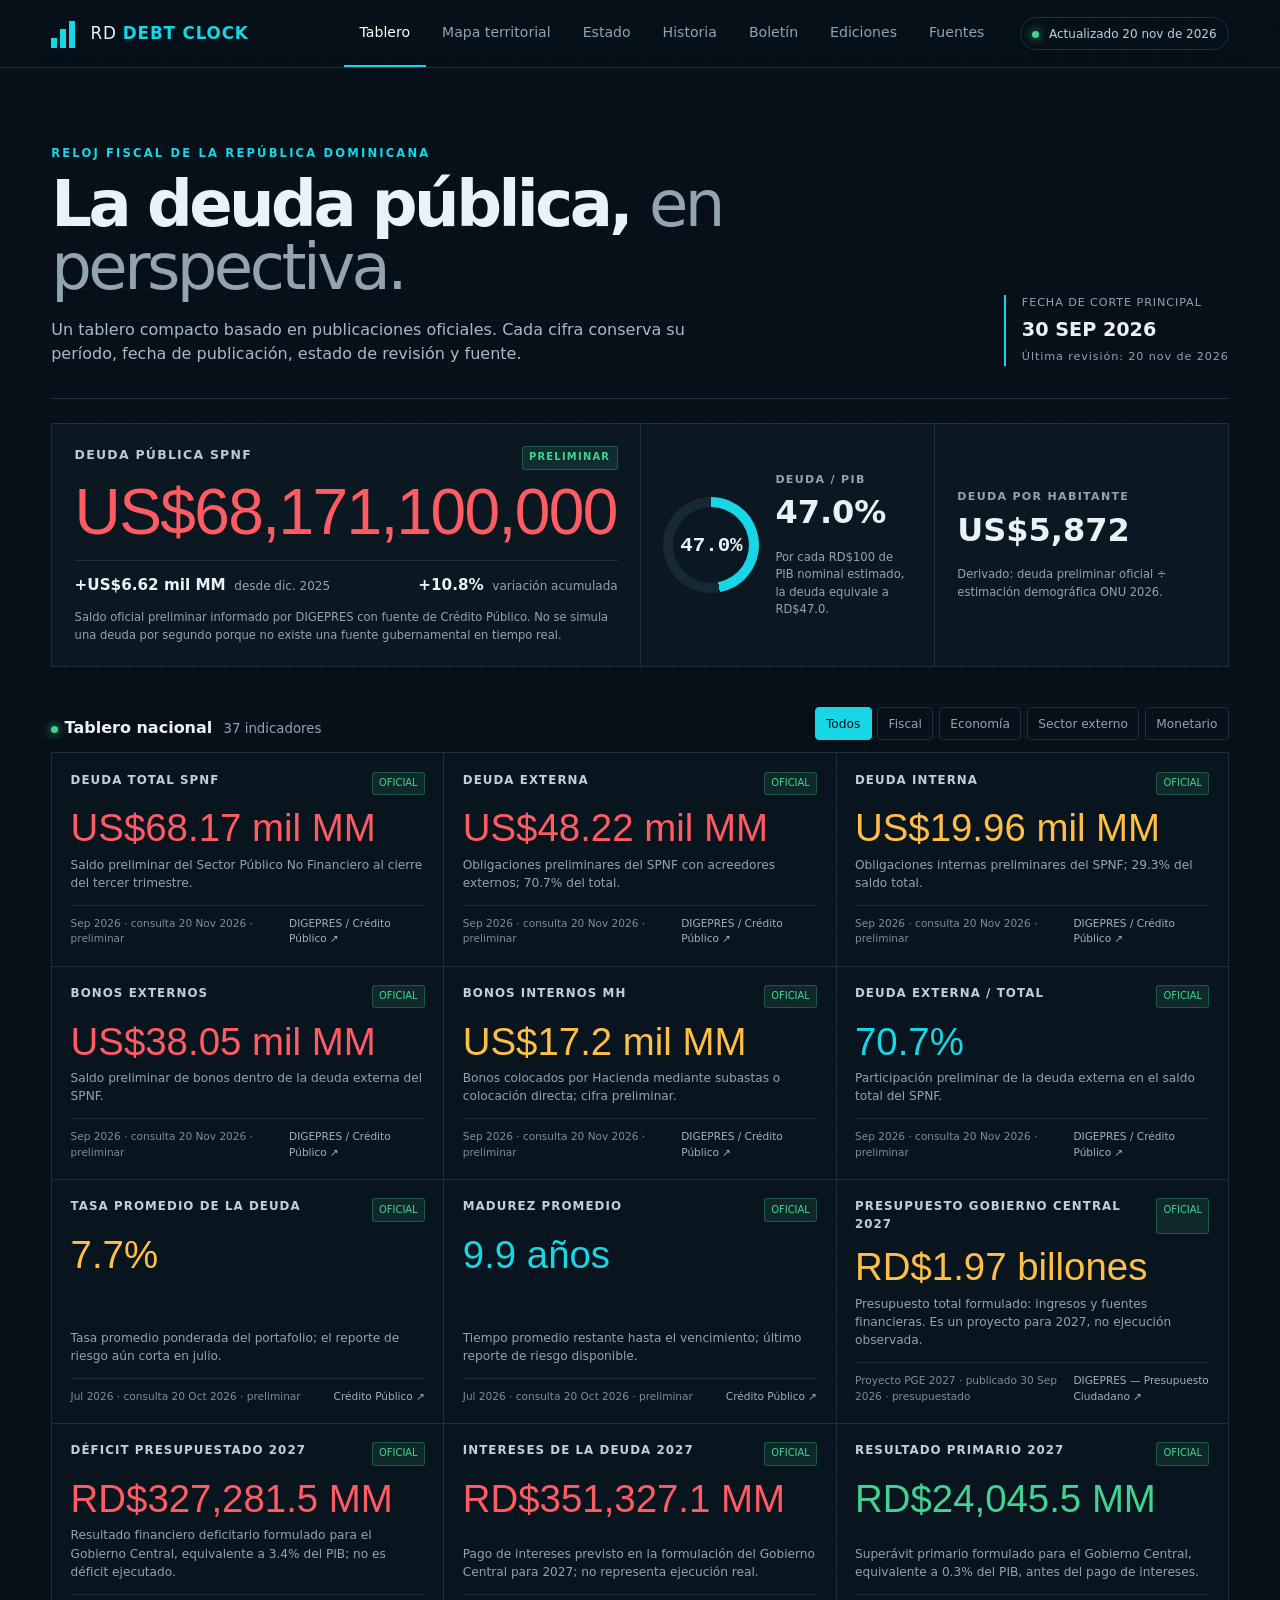
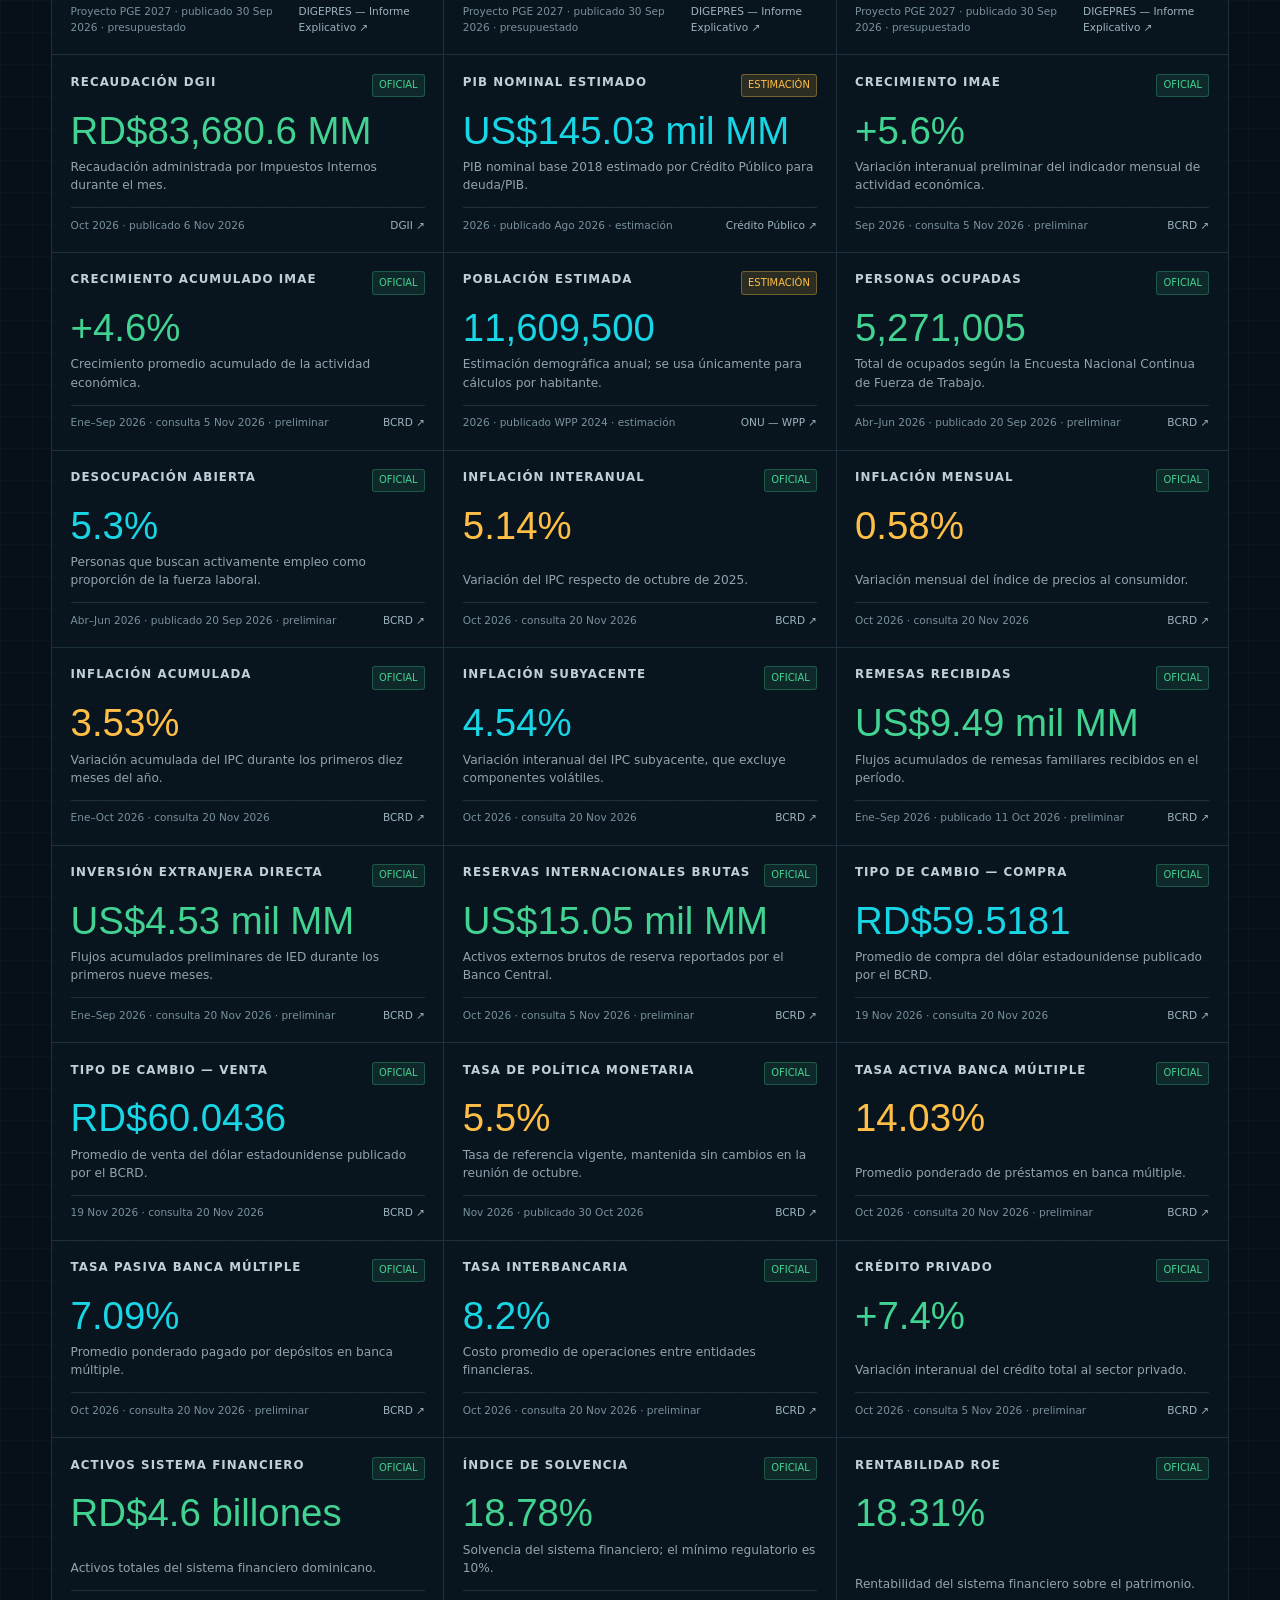
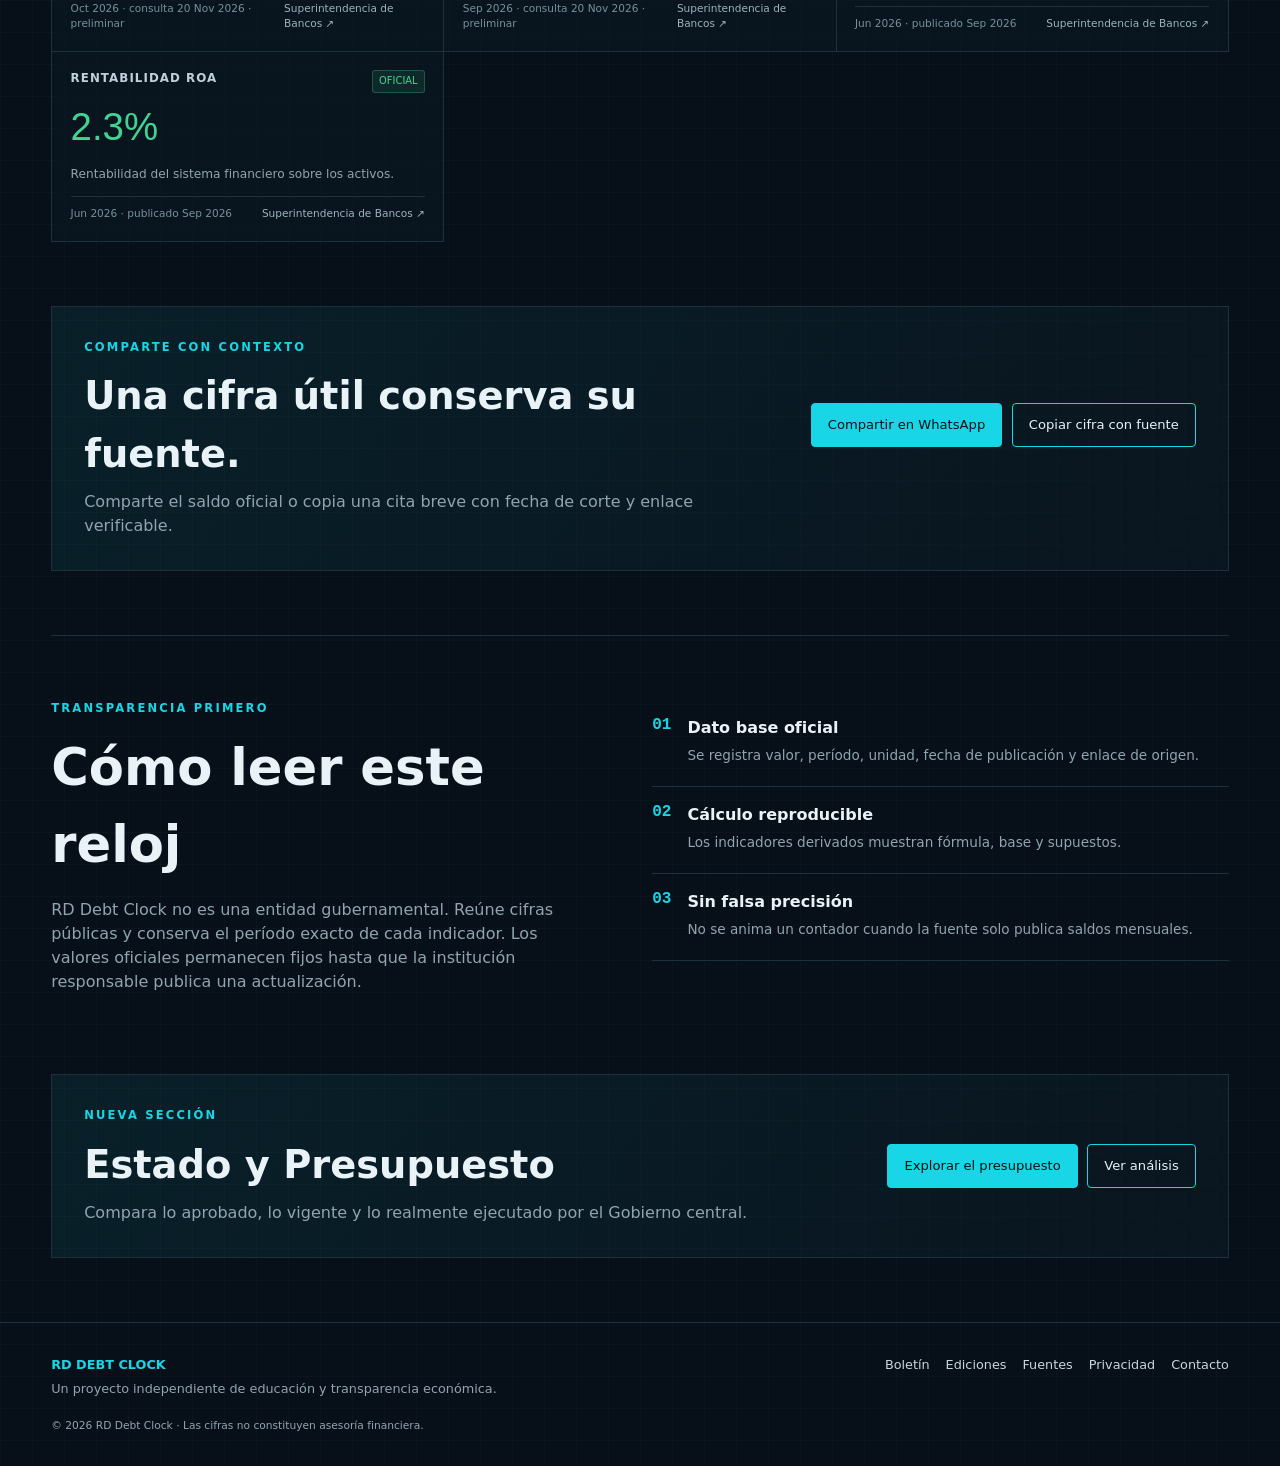
==== commit fa4f03ca: "Añade navegación a Estado y Presupuesto" ====
--- a/index.html
+++ b/index.html
@@ -12,7 +12,7 @@
 </head>
 <body>
   <a class="skip-link" href="#tablero">Saltar al tablero</a>
-  <header class="topbar"><a class="brand" href="/" aria-label="RD Debt Clock, inicio"><span class="brand-mark" aria-hidden="true"><i></i><i></i><i></i></span><span>RD <strong>DEBT CLOCK</strong></span></a><nav aria-label="Navegación principal"><a class="active" href="#tablero">Tablero</a><a href="mapa.html">Mapa territorial</a><a href="historia.html">Historia</a><a href="boletin.html">Boletín</a><a href="ediciones.html">Ediciones</a><a href="fuentes.html">Fuentes</a></nav><div class="live-badge"><span></span> Actualizado 20 nov de 2026</div></header>
+  <header class="topbar"><a class="brand" href="/" aria-label="RD Debt Clock, inicio"><span class="brand-mark" aria-hidden="true"><i></i><i></i><i></i></span><span>RD <strong>DEBT CLOCK</strong></span></a><nav aria-label="Navegación principal"><a class="active" href="#tablero">Tablero</a><a href="mapa.html">Mapa territorial</a><a href="estado-presupuesto.html">Estado</a><a href="historia.html">Historia</a><a href="boletin.html">Boletín</a><a href="ediciones.html">Ediciones</a><a href="fuentes.html">Fuentes</a></nav><div class="live-badge"><span></span> Actualizado 20 nov de 2026</div></header>
   <main id="tablero">
     <section class="masthead" aria-labelledby="page-title"><div><p class="eyebrow">RELOJ FISCAL DE LA REPÚBLICA DOMINICANA</p><h1 id="page-title">La deuda pública, <em>en perspectiva.</em></h1><p class="intro">Un tablero compacto basado en publicaciones oficiales. Cada cifra conserva su período, fecha de publicación, estado de revisión y fuente.</p></div><div class="asof"><span>FECHA DE CORTE PRINCIPAL</span><strong>30 SEP 2026</strong><small>Última revisión: 20 nov de 2026</small></div></section>
     <section class="hero-grid" aria-label="Indicadores fiscales principales">
@@ -25,7 +25,7 @@
     <section id="metrics-grid" class="metrics-grid" aria-label="Indicadores económicos"><!-- metrics:start --><article class="metric-card" data-tone="red" data-category="fiscal"><div class="top"><h3>DEUDA TOTAL SPNF</h3><span class="tag official">OFICIAL</span></div><div class="metric-value">US$68.17 mil MM</div><p>Saldo preliminar del Sector Público No Financiero al cierre del tercer trimestre.</p><div class="metric-meta"><span>Sep 2026 · consulta 20 Nov 2026 · preliminar</span><a href="https://digepres.gob.do/wp-content/uploads/2026/10/Informe-Ejecucion-Presupuestaria-Enero-Septiembre-2026.pdf" target="_blank" rel="noopener noreferrer">DIGEPRES / Crédito Público ↗</a></div></article><article class="metric-card" data-tone="red" data-category="fiscal"><div class="top"><h3>DEUDA EXTERNA</h3><span class="tag official">OFICIAL</span></div><div class="metric-value">US$48.22 mil MM</div><p>Obligaciones preliminares del SPNF con acreedores externos; 70.7% del total.</p><div class="metric-meta"><span>Sep 2026 · consulta 20 Nov 2026 · preliminar</span><a href="https://digepres.gob.do/wp-content/uploads/2026/10/Informe-Ejecucion-Presupuestaria-Enero-Septiembre-2026.pdf" target="_blank" rel="noopener noreferrer">DIGEPRES / Crédito Público ↗</a></div></article><article class="metric-card" data-tone="amber" data-category="fiscal"><div class="top"><h3>DEUDA INTERNA</h3><span class="tag official">OFICIAL</span></div><div class="metric-value">US$19.96 mil MM</div><p>Obligaciones internas preliminares del SPNF; 29.3% del saldo total.</p><div class="metric-meta"><span>Sep 2026 · consulta 20 Nov 2026 · preliminar</span><a href="https://digepres.gob.do/wp-content/uploads/2026/10/Informe-Ejecucion-Presupuestaria-Enero-Septiembre-2026.pdf" target="_blank" rel="noopener noreferrer">DIGEPRES / Crédito Público ↗</a></div></article><article class="metric-card" data-tone="red" data-category="fiscal"><div class="top"><h3>BONOS EXTERNOS</h3><span class="tag official">OFICIAL</span></div><div class="metric-value">US$38.05 mil MM</div><p>Saldo preliminar de bonos dentro de la deuda externa del SPNF.</p><div class="metric-meta"><span>Sep 2026 · consulta 20 Nov 2026 · preliminar</span><a href="https://digepres.gob.do/wp-content/uploads/2026/10/Informe-Ejecucion-Presupuestaria-Enero-Septiembre-2026.pdf" target="_blank" rel="noopener noreferrer">DIGEPRES / Crédito Público ↗</a></div></article><article class="metric-card" data-tone="amber" data-category="fiscal"><div class="top"><h3>BONOS INTERNOS MH</h3><span class="tag official">OFICIAL</span></div><div class="metric-value">US$17.2 mil MM</div><p>Bonos colocados por Hacienda mediante subastas o colocación directa; cifra preliminar.</p><div class="metric-meta"><span>Sep 2026 · consulta 20 Nov 2026 · preliminar</span><a href="https://digepres.gob.do/wp-content/uploads/2026/10/Informe-Ejecucion-Presupuestaria-Enero-Septiembre-2026.pdf" target="_blank" rel="noopener noreferrer">DIGEPRES / Crédito Público ↗</a></div></article><article class="metric-card" data-tone="cyan" data-category="fiscal"><div class="top"><h3>DEUDA EXTERNA / TOTAL</h3><span class="tag official">OFICIAL</span></div><div class="metric-value">70.7%</div><p>Participación preliminar de la deuda externa en el saldo total del SPNF.</p><div class="metric-meta"><span>Sep 2026 · consulta 20 Nov 2026 · preliminar</span><a href="https://digepres.gob.do/wp-content/uploads/2026/10/Informe-Ejecucion-Presupuestaria-Enero-Septiembre-2026.pdf" target="_blank" rel="noopener noreferrer">DIGEPRES / Crédito Público ↗</a></div></article><article class="metric-card" data-tone="amber" data-category="fiscal"><div class="top"><h3>TASA PROMEDIO DE LA DEUDA</h3><span class="tag official">OFICIAL</span></div><div class="metric-value">7.7%</div><p>Tasa promedio ponderada del portafolio; el reporte de riesgo aún corta en julio.</p><div class="metric-meta"><span>Jul 2026 · consulta 20 Oct 2026 · preliminar</span><a href="https://www.creditopublico.gob.do/inicio/gestion_de_riesgos" target="_blank" rel="noopener noreferrer">Crédito Público ↗</a></div></article><article class="metric-card" data-tone="cyan" data-category="fiscal"><div class="top"><h3>MADUREZ PROMEDIO</h3><span class="tag official">OFICIAL</span></div><div class="metric-value">9.9 años</div><p>Tiempo promedio restante hasta el vencimiento; último reporte de riesgo disponible.</p><div class="metric-meta"><span>Jul 2026 · consulta 20 Oct 2026 · preliminar</span><a href="https://www.creditopublico.gob.do/inicio/gestion_de_riesgos" target="_blank" rel="noopener noreferrer">Crédito Público ↗</a></div></article><article class="metric-card" data-tone="amber" data-category="fiscal"><div class="top"><h3>PRESUPUESTO GOBIERNO CENTRAL 2027</h3><span class="tag official">OFICIAL</span></div><div class="metric-value">RD$1.97 billones</div><p>Presupuesto total formulado: ingresos y fuentes financieras. Es un proyecto para 2027, no ejecución observada.</p><div class="metric-meta"><span>Proyecto PGE 2027 · publicado 30 Sep 2026 · presupuestado</span><a href="https://digepres.gob.do/wp-content/uploads/2026/10/Presupuesto-Ciudadano-2027_compressed-1.pdf" target="_blank" rel="noopener noreferrer">DIGEPRES — Presupuesto Ciudadano ↗</a></div></article><article class="metric-card" data-tone="red" data-category="fiscal"><div class="top"><h3>DÉFICIT PRESUPUESTADO 2027</h3><span class="tag official">OFICIAL</span></div><div class="metric-value">RD$327,281.5 MM</div><p>Resultado financiero deficitario formulado para el Gobierno Central, equivalente a 3.4% del PIB; no es déficit ejecutado.</p><div class="metric-meta"><span>Proyecto PGE 2027 · publicado 30 Sep 2026 · presupuestado</span><a href="https://www.digepres.gob.do/wp-content/uploads/2026/10/2.-Informe-Explicativo-PGE-2027.pdfo_.pdf" target="_blank" rel="noopener noreferrer">DIGEPRES — Informe Explicativo ↗</a></div></article><article class="metric-card" data-tone="red" data-category="fiscal"><div class="top"><h3>INTERESES DE LA DEUDA 2027</h3><span class="tag official">OFICIAL</span></div><div class="metric-value">RD$351,327.1 MM</div><p>Pago de intereses previsto en la formulación del Gobierno Central para 2027; no representa ejecución real.</p><div class="metric-meta"><span>Proyecto PGE 2027 · publicado 30 Sep 2026 · presupuestado</span><a href="https://www.digepres.gob.do/wp-content/uploads/2026/10/2.-Informe-Explicativo-PGE-2027.pdfo_.pdf" target="_blank" rel="noopener noreferrer">DIGEPRES — Informe Explicativo ↗</a></div></article><article class="metric-card" data-tone="green" data-category="fiscal"><div class="top"><h3>RESULTADO PRIMARIO 2027</h3><span class="tag official">OFICIAL</span></div><div class="metric-value">RD$24,045.5 MM</div><p>Superávit primario formulado para el Gobierno Central, equivalente a 0.3% del PIB, antes del pago de intereses.</p><div class="metric-meta"><span>Proyecto PGE 2027 · publicado 30 Sep 2026 · presupuestado</span><a href="https://www.digepres.gob.do/wp-content/uploads/2026/10/2.-Informe-Explicativo-PGE-2027.pdfo_.pdf" target="_blank" rel="noopener noreferrer">DIGEPRES — Informe Explicativo ↗</a></div></article><article class="metric-card" data-tone="green" data-category="fiscal"><div class="top"><h3>RECAUDACIÓN DGII</h3><span class="tag official">OFICIAL</span></div><div class="metric-value">RD$83,680.6 MM</div><p>Recaudación administrada por Impuestos Internos durante el mes.</p><div class="metric-meta"><span>Oct 2026 · publicado 6 Nov 2026</span><a href="https://dgii.gov.do/noticias/Paginas/DGII-recauda-83680-millones-octubre-2026.aspx" target="_blank" rel="noopener noreferrer">DGII ↗</a></div></article><article class="metric-card" data-tone="cyan" data-category="economia"><div class="top"><h3>PIB NOMINAL ESTIMADO</h3><span class="tag estimate">ESTIMACIÓN</span></div><div class="metric-value">US$145.03 mil MM</div><p>PIB nominal base 2018 estimado por Crédito Público para deuda/PIB.</p><div class="metric-meta"><span>2026 · publicado Ago 2026 · estimación</span><a href="https://www.creditopublico.gob.do/inicio/novedades?codigo=2026091615" target="_blank" rel="noopener noreferrer">Crédito Público ↗</a></div></article><article class="metric-card" data-tone="green" data-category="economia"><div class="top"><h3>CRECIMIENTO IMAE</h3><span class="tag official">OFICIAL</span></div><div class="metric-value">+5.6%</div><p>Variación interanual preliminar del indicador mensual de actividad económica.</p><div class="metric-meta"><span>Sep 2026 · consulta 5 Nov 2026 · preliminar</span><a href="https://www.bancentral.gov.do/a/d/6705-valdez-albizu-anuncio-que-la-economia-dominicana-crecio-56--interanual-en-septiembre-2026" target="_blank" rel="noopener noreferrer">BCRD ↗</a></div></article><article class="metric-card" data-tone="green" data-category="economia"><div class="top"><h3>CRECIMIENTO ACUMULADO IMAE</h3><span class="tag official">OFICIAL</span></div><div class="metric-value">+4.6%</div><p>Crecimiento promedio acumulado de la actividad económica.</p><div class="metric-meta"><span>Ene–Sep 2026 · consulta 5 Nov 2026 · preliminar</span><a href="https://www.bancentral.gov.do/a/d/6705-valdez-albizu-anuncio-que-la-economia-dominicana-crecio-56--interanual-en-septiembre-2026" target="_blank" rel="noopener noreferrer">BCRD ↗</a></div></article><article class="metric-card" data-tone="cyan" data-category="economia"><div class="top"><h3>POBLACIÓN ESTIMADA</h3><span class="tag estimate">ESTIMACIÓN</span></div><div class="metric-value">11,609,500</div><p>Estimación demográfica anual; se usa únicamente para cálculos por habitante.</p><div class="metric-meta"><span>2026 · publicado WPP 2024 · estimación</span><a href="https://population.un.org/wpp/" target="_blank" rel="noopener noreferrer">ONU — WPP ↗</a></div></article><article class="metric-card" data-tone="green" data-category="economia"><div class="top"><h3>PERSONAS OCUPADAS</h3><span class="tag official">OFICIAL</span></div><div class="metric-value">5,271,005</div><p>Total de ocupados según la Encuesta Nacional Continua de Fuerza de Trabajo.</p><div class="metric-meta"><span>Abr–Jun 2026 · publicado 20 Sep 2026 · preliminar</span><a href="https://www.bancentral.gov.do/a/d/6666" target="_blank" rel="noopener noreferrer">BCRD ↗</a></div></article><article class="metric-card" data-tone="cyan" data-category="economia"><div class="top"><h3>DESOCUPACIÓN ABIERTA</h3><span class="tag official">OFICIAL</span></div><div class="metric-value">5.3%</div><p>Personas que buscan activamente empleo como proporción de la fuerza laboral.</p><div class="metric-meta"><span>Abr–Jun 2026 · publicado 20 Sep 2026 · preliminar</span><a href="https://www.bancentral.gov.do/a/d/6666" target="_blank" rel="noopener noreferrer">BCRD ↗</a></div></article><article class="metric-card" data-tone="amber" data-category="economia"><div class="top"><h3>INFLACIÓN INTERANUAL</h3><span class="tag official">OFICIAL</span></div><div class="metric-value">5.14%</div><p>Variación del IPC respecto de octubre de 2025.</p><div class="metric-meta"><span>Oct 2026 · consulta 20 Nov 2026</span><a href="https://www.bancentral.gov.do/a/d/6714-bcrd-informa-que-la-variacion-del-ipc-de-octubre-fue-de-058-" target="_blank" rel="noopener noreferrer">BCRD ↗</a></div></article><article class="metric-card" data-tone="amber" data-category="economia"><div class="top"><h3>INFLACIÓN MENSUAL</h3><span class="tag official">OFICIAL</span></div><div class="metric-value">0.58%</div><p>Variación mensual del índice de precios al consumidor.</p><div class="metric-meta"><span>Oct 2026 · consulta 20 Nov 2026</span><a href="https://www.bancentral.gov.do/a/d/6714-bcrd-informa-que-la-variacion-del-ipc-de-octubre-fue-de-058-" target="_blank" rel="noopener noreferrer">BCRD ↗</a></div></article><article class="metric-card" data-tone="amber" data-category="economia"><div class="top"><h3>INFLACIÓN ACUMULADA</h3><span class="tag official">OFICIAL</span></div><div class="metric-value">3.53%</div><p>Variación acumulada del IPC durante los primeros diez meses del año.</p><div class="metric-meta"><span>Ene–Oct 2026 · consulta 20 Nov 2026</span><a href="https://www.bancentral.gov.do/a/d/6714-bcrd-informa-que-la-variacion-del-ipc-de-octubre-fue-de-058-" target="_blank" rel="noopener noreferrer">BCRD ↗</a></div></article><article class="metric-card" data-tone="cyan" data-category="economia"><div class="top"><h3>INFLACIÓN SUBYACENTE</h3><span class="tag official">OFICIAL</span></div><div class="metric-value">4.54%</div><p>Variación interanual del IPC subyacente, que excluye componentes volátiles.</p><div class="metric-meta"><span>Oct 2026 · consulta 20 Nov 2026</span><a href="https://www.bancentral.gov.do/a/d/6714-bcrd-informa-que-la-variacion-del-ipc-de-octubre-fue-de-058-" target="_blank" rel="noopener noreferrer">BCRD ↗</a></div></article><article class="metric-card" data-tone="green" data-category="externo"><div class="top"><h3>REMESAS RECIBIDAS</h3><span class="tag official">OFICIAL</span></div><div class="metric-value">US$9.49 mil MM</div><p>Flujos acumulados de remesas familiares recibidos en el período.</p><div class="metric-meta"><span>Ene–Sep 2026 · publicado 11 Oct 2026 · preliminar</span><a href="https://www.bancentral.gov.do/a/d/6691-bcrd-informa-que-los-flujos-de-remesas-alcanzaron-los-us94898-millones-en-el-periodo-eneroseptiembre-de-2026" target="_blank" rel="noopener noreferrer">BCRD ↗</a></div></article><article class="metric-card" data-tone="green" data-category="externo"><div class="top"><h3>INVERSIÓN EXTRANJERA DIRECTA</h3><span class="tag official">OFICIAL</span></div><div class="metric-value">US$4.53 mil MM</div><p>Flujos acumulados preliminares de IED durante los primeros nueve meses.</p><div class="metric-meta"><span>Ene–Sep 2026 · consulta 20 Nov 2026 · preliminar</span><a href="https://cdn.bancentral.gov.do/documents/publicaciones-economicas/resultados-preliminares-de-la-economia-dominicana/documents/infeco_preliminar2026-09.pdf" target="_blank" rel="noopener noreferrer">BCRD ↗</a></div></article><article class="metric-card" data-tone="green" data-category="externo"><div class="top"><h3>RESERVAS INTERNACIONALES BRUTAS</h3><span class="tag official">OFICIAL</span></div><div class="metric-value">US$15.05 mil MM</div><p>Activos externos brutos de reserva reportados por el Banco Central.</p><div class="metric-meta"><span>Oct 2026 · consulta 5 Nov 2026 · preliminar</span><a href="https://cdn.bancentral.gov.do/documents/estadisticas/sector-externo/documents/reservas_internacionales.xlsx" target="_blank" rel="noopener noreferrer">BCRD ↗</a></div></article><article class="metric-card" data-tone="cyan" data-category="externo"><div class="top"><h3>TIPO DE CAMBIO — COMPRA</h3><span class="tag official">OFICIAL</span></div><div class="metric-value">RD$59.5181</div><p>Promedio de compra del dólar estadounidense publicado por el BCRD.</p><div class="metric-meta"><span>19 Nov 2026 · consulta 20 Nov 2026</span><a href="https://www.bancentral.gov.do/SectorExterno/HistoricoTasas" target="_blank" rel="noopener noreferrer">BCRD ↗</a></div></article><article class="metric-card" data-tone="cyan" data-category="externo"><div class="top"><h3>TIPO DE CAMBIO — VENTA</h3><span class="tag official">OFICIAL</span></div><div class="metric-value">RD$60.0436</div><p>Promedio de venta del dólar estadounidense publicado por el BCRD.</p><div class="metric-meta"><span>19 Nov 2026 · consulta 20 Nov 2026</span><a href="https://www.bancentral.gov.do/SectorExterno/HistoricoTasas" target="_blank" rel="noopener noreferrer">BCRD ↗</a></div></article><article class="metric-card" data-tone="amber" data-category="monetario"><div class="top"><h3>TASA DE POLÍTICA MONETARIA</h3><span class="tag official">OFICIAL</span></div><div class="metric-value">5.5%</div><p>Tasa de referencia vigente, mantenida sin cambios en la reunión de octubre.</p><div class="metric-meta"><span>Nov 2026 · publicado 30 Oct 2026</span><a href="https://www.bancentral.gov.do/a/d/6709" target="_blank" rel="noopener noreferrer">BCRD ↗</a></div></article><article class="metric-card" data-tone="amber" data-category="monetario"><div class="top"><h3>TASA ACTIVA BANCA MÚLTIPLE</h3><span class="tag official">OFICIAL</span></div><div class="metric-value">14.03%</div><p>Promedio ponderado de préstamos en banca múltiple.</p><div class="metric-meta"><span>Oct 2026 · consulta 20 Nov 2026 · preliminar</span><a href="https://www.bancentral.gov.do/a/CustomView/2536-sector-monetario-y-financiero" target="_blank" rel="noopener noreferrer">BCRD ↗</a></div></article><article class="metric-card" data-tone="cyan" data-category="monetario"><div class="top"><h3>TASA PASIVA BANCA MÚLTIPLE</h3><span class="tag official">OFICIAL</span></div><div class="metric-value">7.09%</div><p>Promedio ponderado pagado por depósitos en banca múltiple.</p><div class="metric-meta"><span>Oct 2026 · consulta 20 Nov 2026 · preliminar</span><a href="https://www.bancentral.gov.do/a/CustomView/2536-sector-monetario-y-financiero" target="_blank" rel="noopener noreferrer">BCRD ↗</a></div></article><article class="metric-card" data-tone="cyan" data-category="monetario"><div class="top"><h3>TASA INTERBANCARIA</h3><span class="tag official">OFICIAL</span></div><div class="metric-value">8.2%</div><p>Costo promedio de operaciones entre entidades financieras.</p><div class="metric-meta"><span>Oct 2026 · consulta 20 Nov 2026 · preliminar</span><a href="https://www.bancentral.gov.do/a/CustomView/2536-sector-monetario-y-financiero" target="_blank" rel="noopener noreferrer">BCRD ↗</a></div></article><article class="metric-card" data-tone="green" data-category="monetario"><div class="top"><h3>CRÉDITO PRIVADO</h3><span class="tag official">OFICIAL</span></div><div class="metric-value">+7.4%</div><p>Variación interanual del crédito total al sector privado.</p><div class="metric-meta"><span>Oct 2026 · consulta 5 Nov 2026 · preliminar</span><a href="https://www.bancentral.gov.do/a/CustomView/2536-sector-monetario-y-financiero" target="_blank" rel="noopener noreferrer">BCRD ↗</a></div></article><article class="metric-card" data-tone="green" data-category="monetario"><div class="top"><h3>ACTIVOS SISTEMA FINANCIERO</h3><span class="tag official">OFICIAL</span></div><div class="metric-value">RD$4.6 billones</div><p>Activos totales del sistema financiero dominicano.</p><div class="metric-meta"><span>Oct 2026 · consulta 20 Nov 2026 · preliminar</span><a href="https://www.sb.gob.do/?page_id=2166" target="_blank" rel="noopener noreferrer">Superintendencia de Bancos ↗</a></div></article><article class="metric-card" data-tone="green" data-category="monetario"><div class="top"><h3>ÍNDICE DE SOLVENCIA</h3><span class="tag official">OFICIAL</span></div><div class="metric-value">18.78%</div><p>Solvencia del sistema financiero; el mínimo regulatorio es 10%.</p><div class="metric-meta"><span>Sep 2026 · consulta 20 Nov 2026 · preliminar</span><a href="https://www.sb.gob.do/?page_id=2166" target="_blank" rel="noopener noreferrer">Superintendencia de Bancos ↗</a></div></article><article class="metric-card" data-tone="green" data-category="monetario"><div class="top"><h3>RENTABILIDAD ROE</h3><span class="tag official">OFICIAL</span></div><div class="metric-value">18.31%</div><p>Rentabilidad del sistema financiero sobre el patrimonio.</p><div class="metric-meta"><span>Jun 2026 · publicado Sep 2026</span><a href="https://sb.gob.do/prensa/activos-del-sistema-financiero-alcanzaron-los-rd-447-billones-en-junio-de-2026/" target="_blank" rel="noopener noreferrer">Superintendencia de Bancos ↗</a></div></article><article class="metric-card" data-tone="green" data-category="monetario"><div class="top"><h3>RENTABILIDAD ROA</h3><span class="tag official">OFICIAL</span></div><div class="metric-value">2.3%</div><p>Rentabilidad del sistema financiero sobre los activos.</p><div class="metric-meta"><span>Jun 2026 · publicado Sep 2026</span><a href="https://sb.gob.do/prensa/activos-del-sistema-financiero-alcanzaron-los-rd-447-billones-en-junio-de-2026/" target="_blank" rel="noopener noreferrer">Superintendencia de Bancos ↗</a></div></article><!-- metrics:end --></section>
     <section class="share-panel" aria-labelledby="share-title"><div><p class="eyebrow">COMPARTE CON CONTEXTO</p><h2 id="share-title">Una cifra útil conserva su fuente.</h2><p>Comparte el saldo oficial o copia una cita breve con fecha de corte y enlace verificable.</p></div><div class="share-actions"><a class="button primary" href="https://wa.me/?text=Deuda%20p%C3%BAblica%20SPNF%20de%20Rep%C3%BAblica%20Dominicana%3A%20US%2468%2C171.1%20millones%20al%2030%20de%20septiembre%20de%202026%20%28cifra%20preliminar%29.%20Fuente%20y%20metodolog%C3%ADa%3A%20https%3A%2F%2Frddebtclock.com%2F" target="_blank" rel="noopener noreferrer">Compartir en WhatsApp</a><button class="button" id="copy-citation" type="button" data-copy="Deuda pública SPNF de República Dominicana: US$68,171.1 millones al 30 de septiembre de 2026 (cifra preliminar). Fuente y metodología: https://rddebtclock.com/">Copiar cifra con fuente</button><span id="copy-status" role="status" aria-live="polite"></span></div></section>
     <section id="metodologia" class="methodology"><div><p class="eyebrow">TRANSPARENCIA PRIMERO</p><h2>Cómo leer este reloj</h2><p>RD Debt Clock no es una entidad gubernamental. Reúne cifras públicas y conserva el período exacto de cada indicador. Los valores oficiales permanecen fijos hasta que la institución responsable publica una actualización.</p></div><ol><li><span>01</span><div><strong>Dato base oficial</strong><p>Se registra valor, período, unidad, fecha de publicación y enlace de origen.</p></div></li><li><span>02</span><div><strong>Cálculo reproducible</strong><p>Los indicadores derivados muestran fórmula, base y supuestos.</p></div></li><li><span>03</span><div><strong>Sin falsa precisión</strong><p>No se anima un contador cuando la fuente solo publica saldos mensuales.</p></div></li></ol></section>
-    <section class="share-panel" aria-labelledby="newsletter-title"><div><p class="eyebrow">NUEVA SECCIÓN EDITORIAL</p><h2 id="newsletter-title">Detrás de las Cifras</h2><p>Una lectura semanal para entender qué cambió, por qué importa y dónde comprobarlo.</p></div><div class="share-actions"><a class="button primary" href="boletin.html">Conocer el boletín</a><a class="button" href="ediciones.html">Ver ediciones</a></div></section>
+    <section class="share-panel" aria-labelledby="budget-title"><div><p class="eyebrow">NUEVA SECCIÓN</p><h2 id="budget-title">Estado y Presupuesto</h2><p>Compara lo aprobado, lo vigente y lo realmente ejecutado por el Gobierno central.</p></div><div class="share-actions"><a class="button primary" href="estado-presupuesto.html">Explorar el presupuesto</a><a class="button" href="ediciones.html">Ver análisis</a></div></section>
   </main>
   <footer><div><strong>RD DEBT CLOCK</strong><p>Un proyecto independiente de educación y transparencia económica.</p></div><div><a href="boletin.html">Boletín</a><a href="ediciones.html">Ediciones</a><a href="fuentes.html">Fuentes</a><a href="privacidad.html">Privacidad</a><a href="mailto:rddebtclock@gmail.com">Contacto</a></div><small>© <span id="year"></span> RD Debt Clock · Las cifras no constituyen asesoría financiera.</small></footer>
 </body></html>
